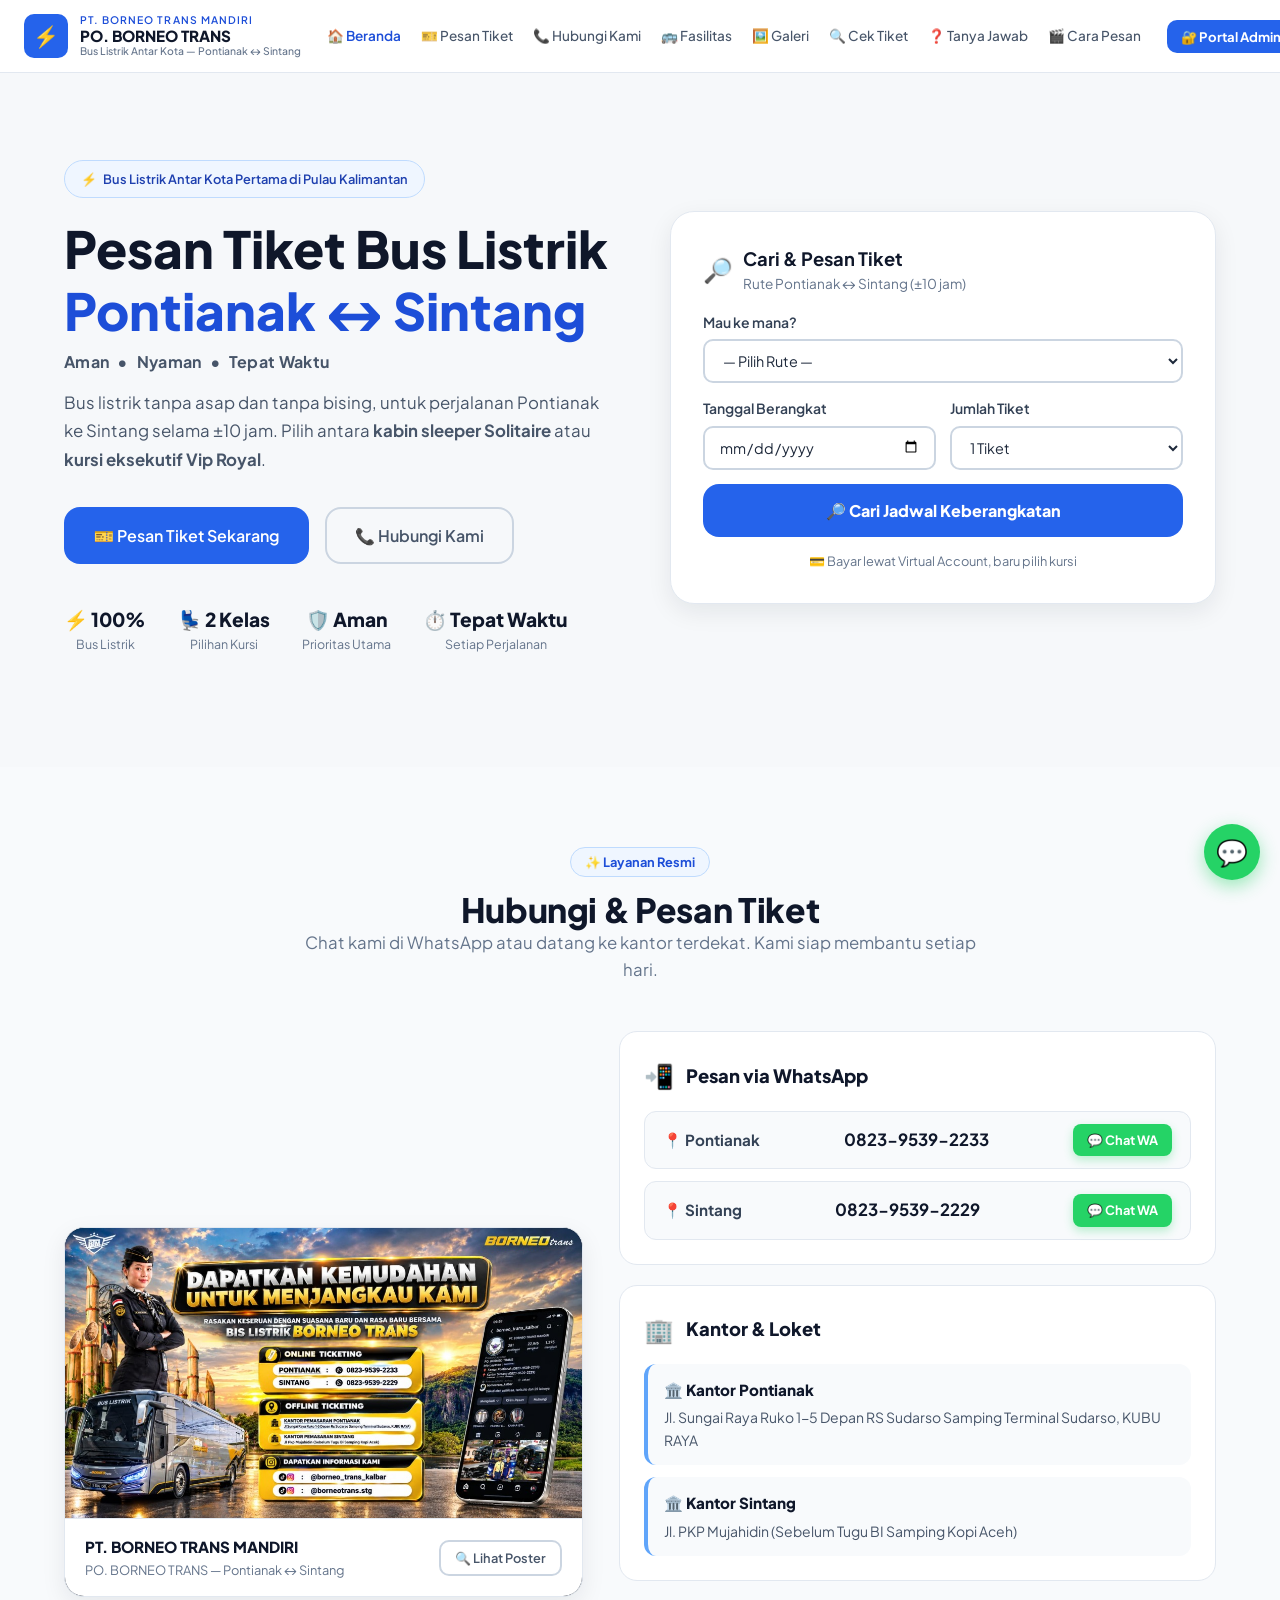
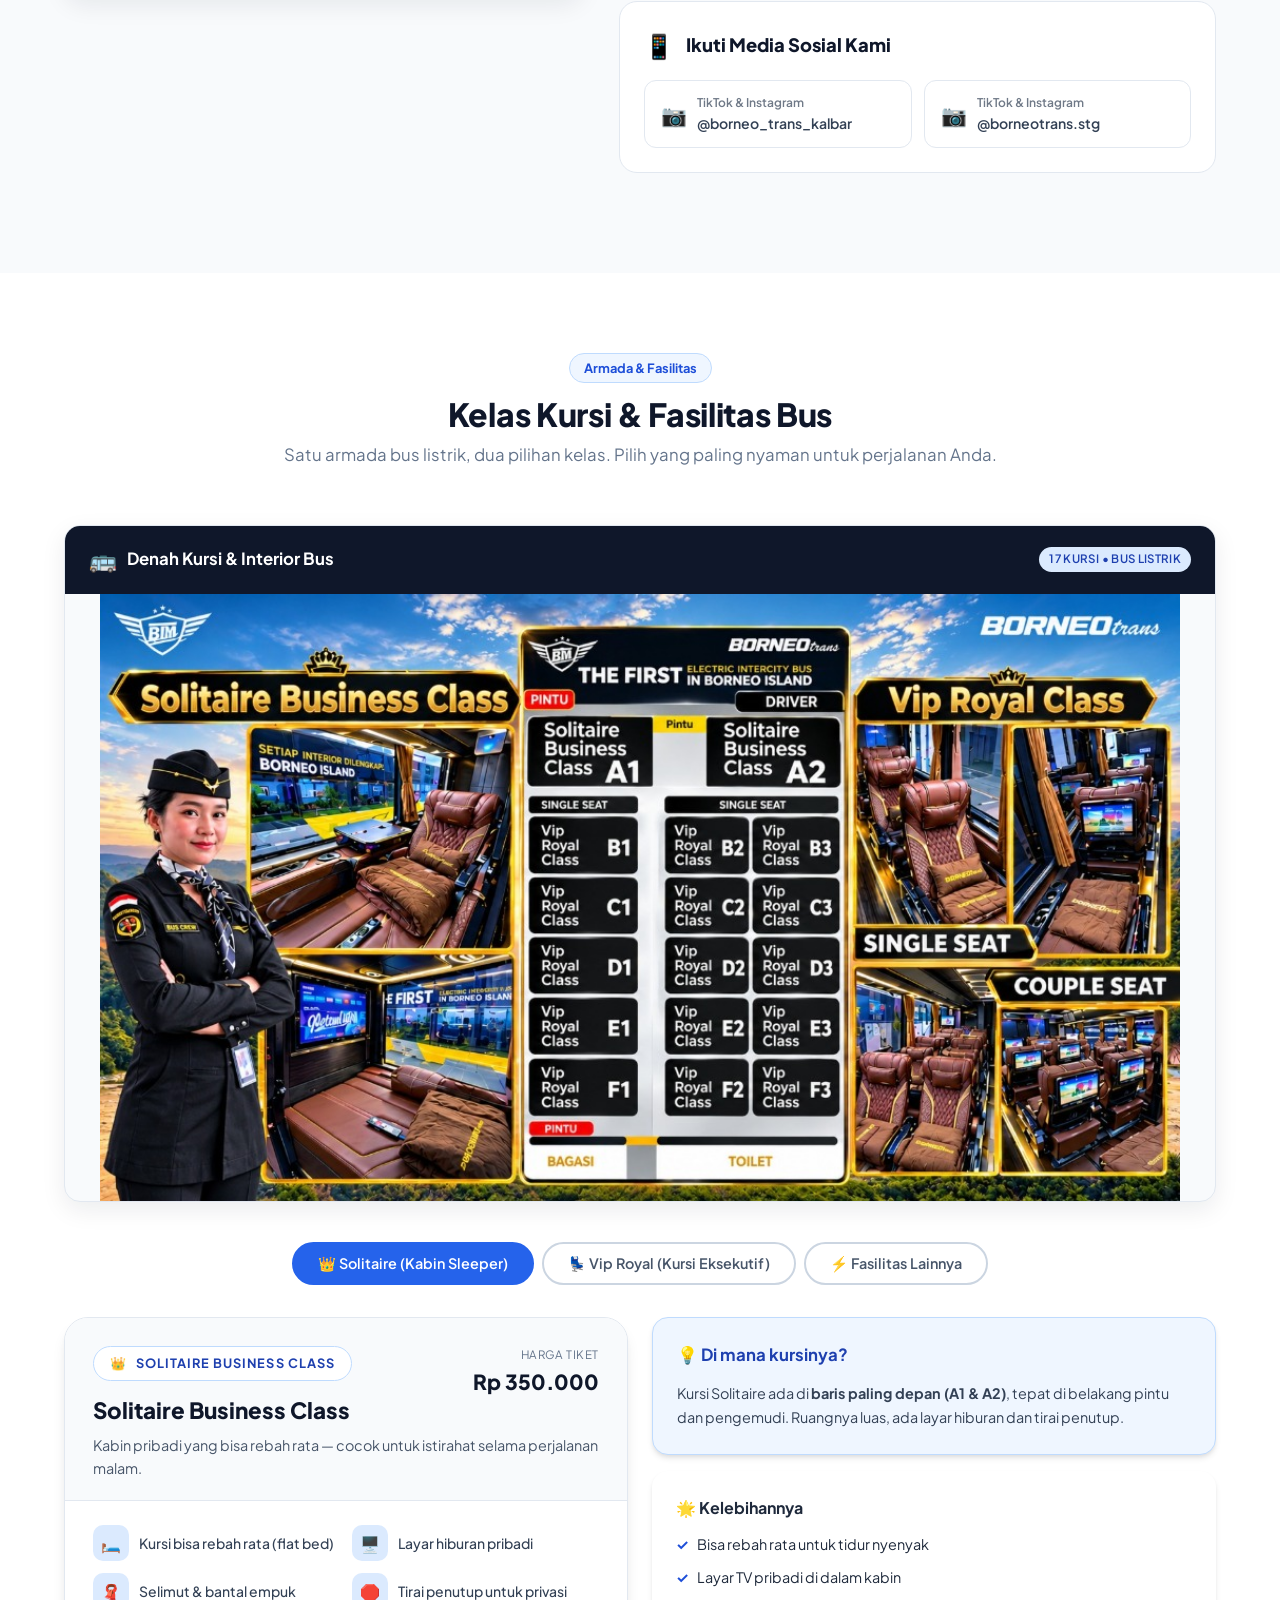
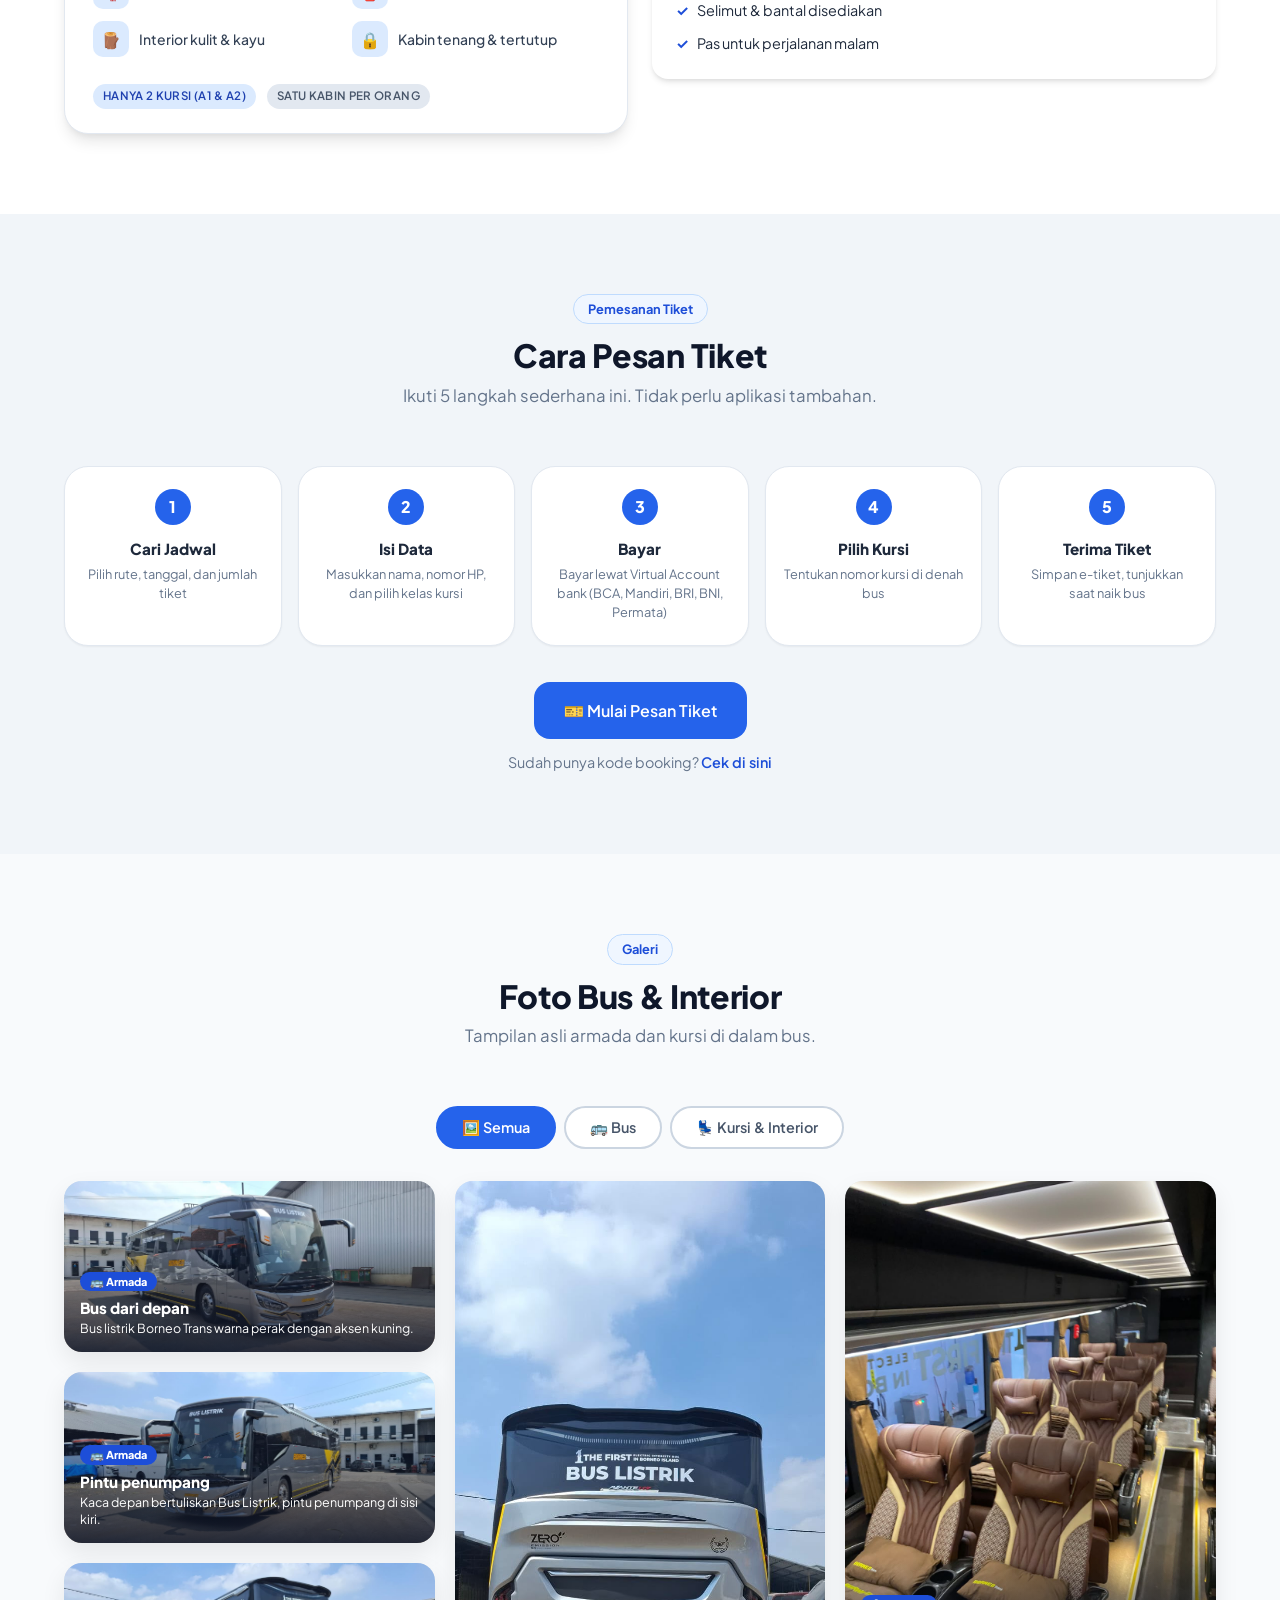
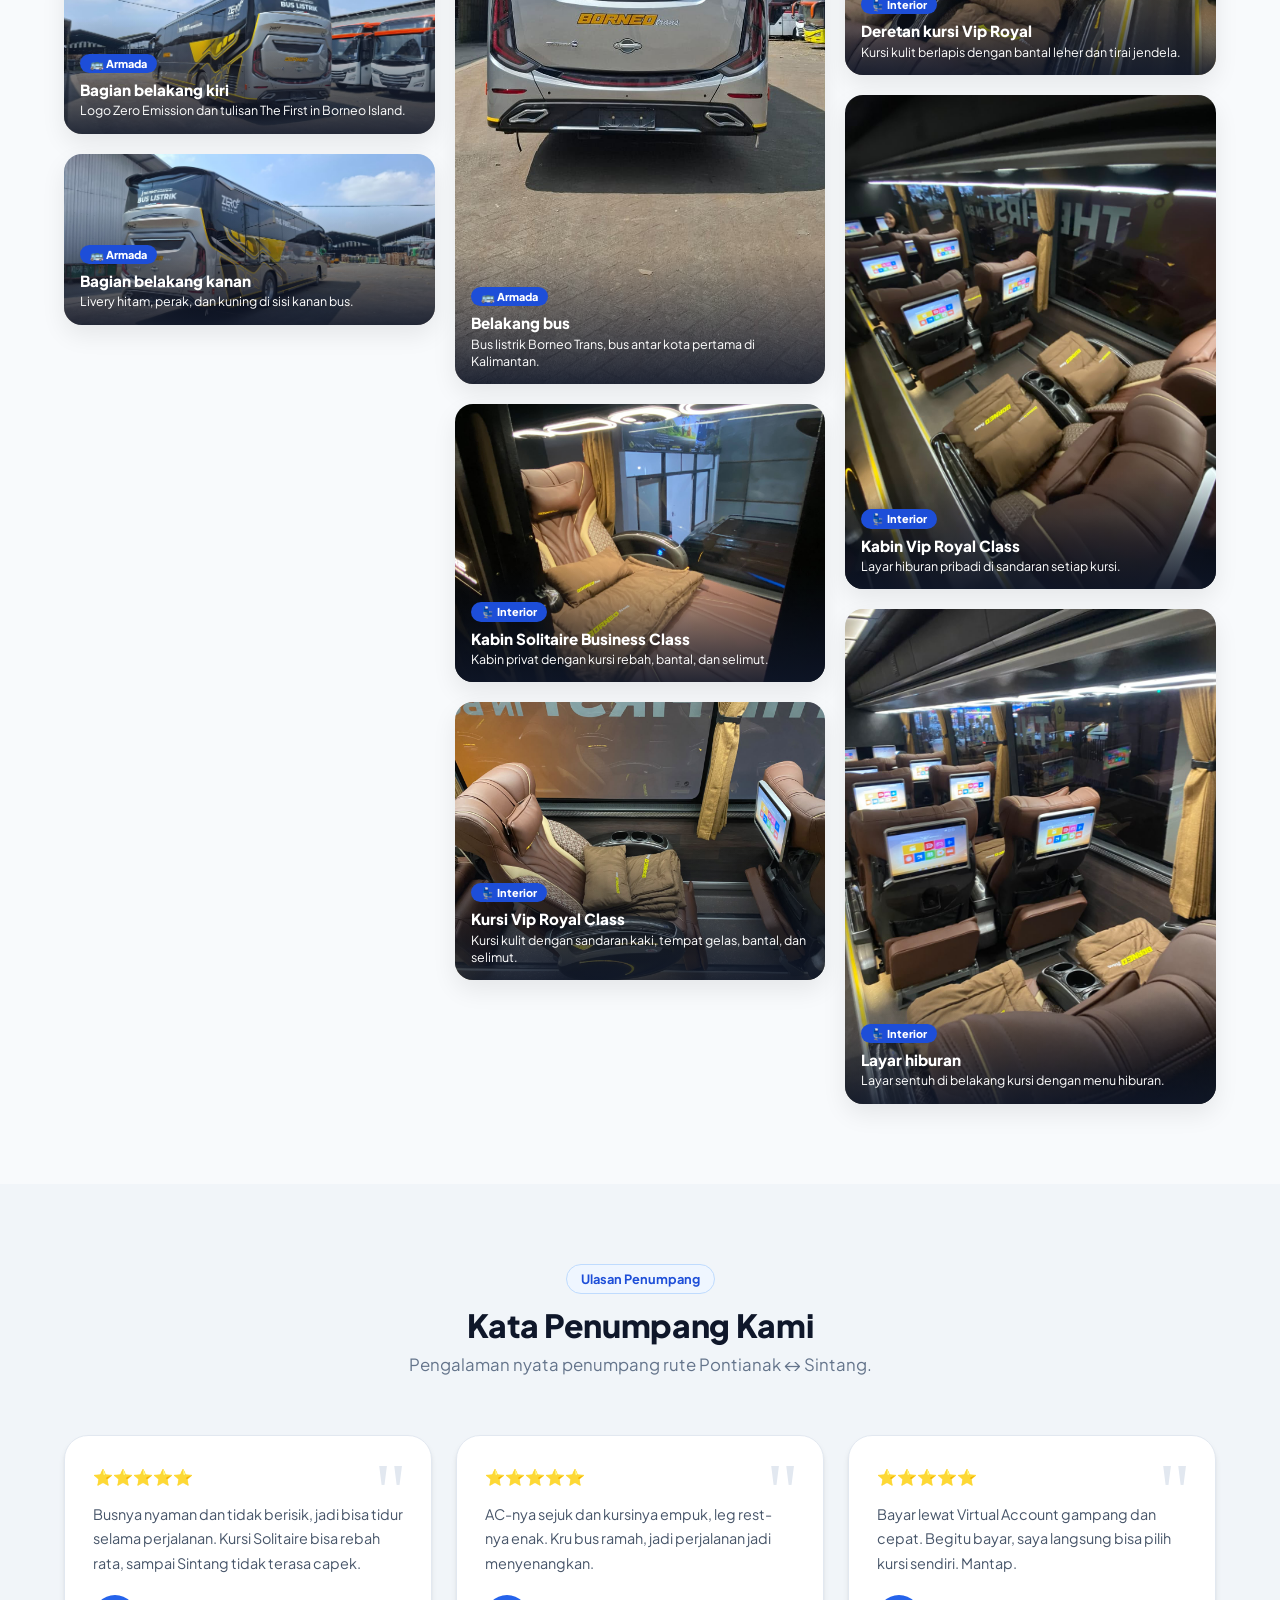
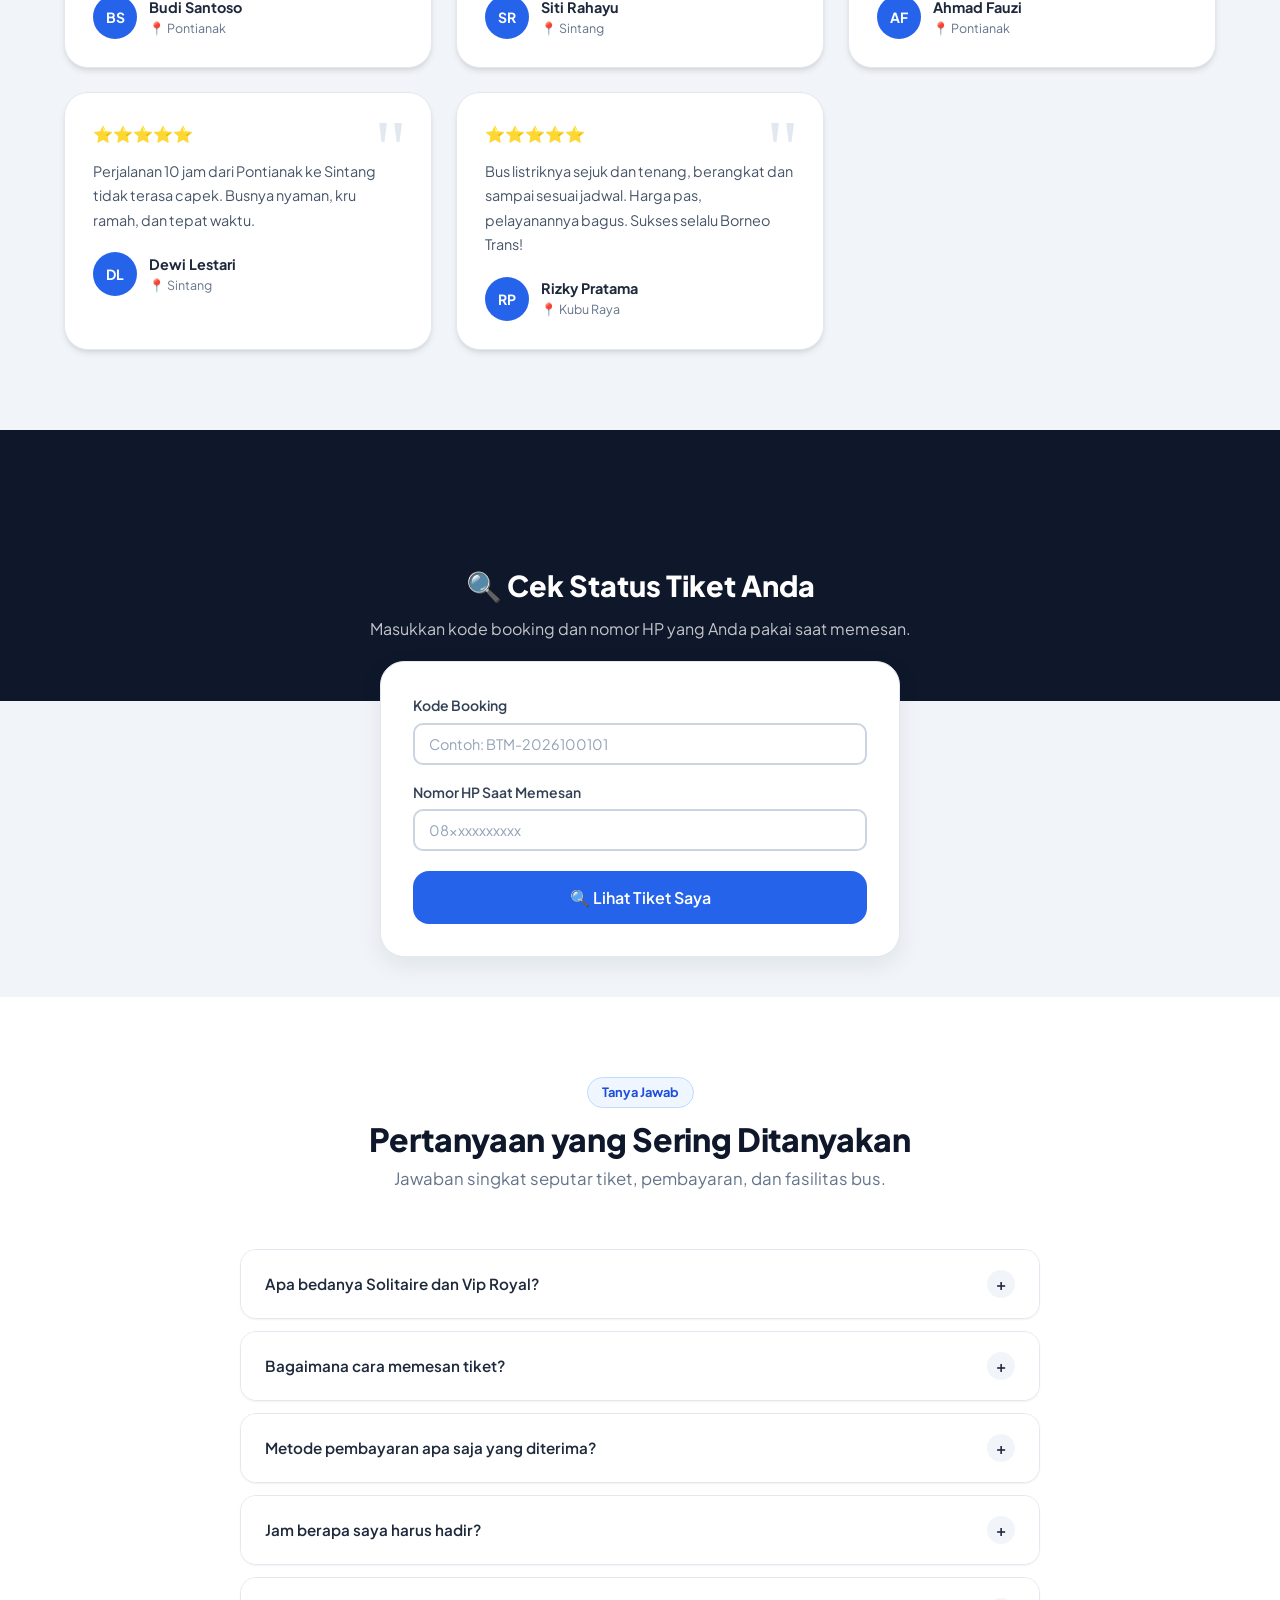
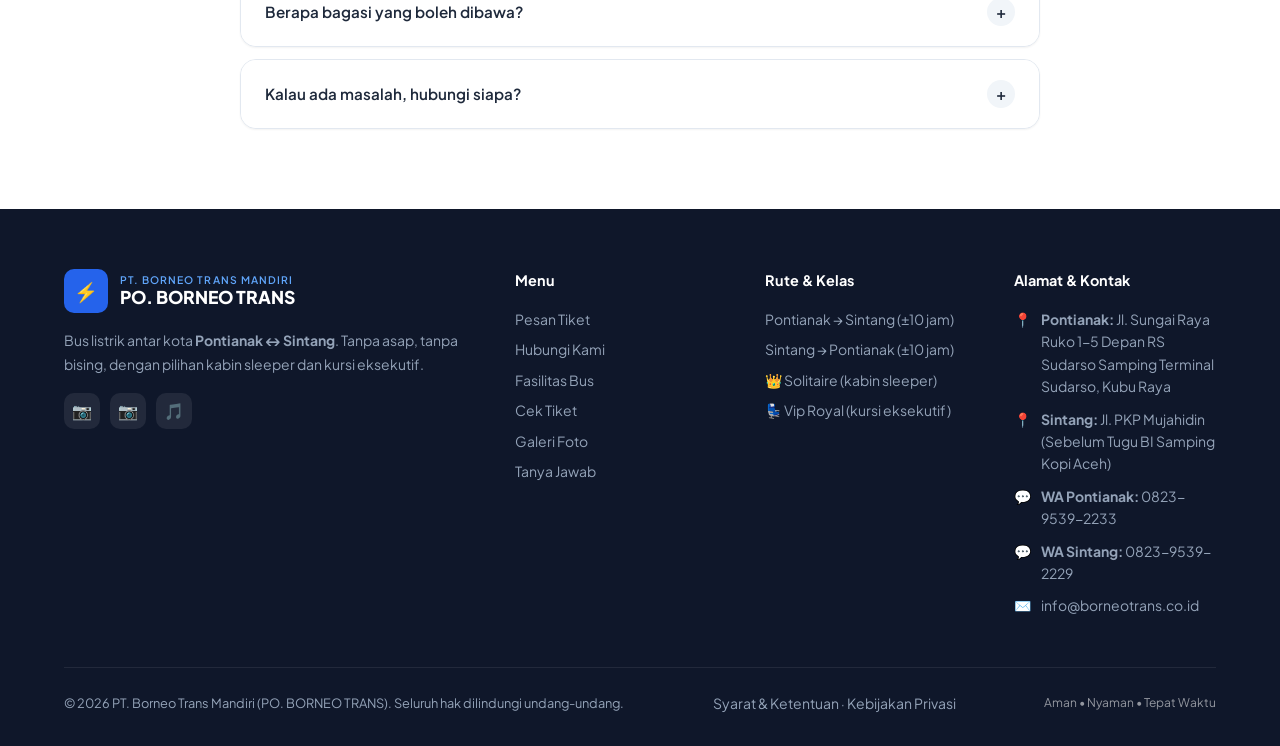
==== index.html @ 16ac2f46 "Add files via upload" ====
<!DOCTYPE html>
<html lang="id">

<head>
  <meta charset="UTF-8" />
  <meta name="viewport" content="width=device-width, initial-scale=1.0" />
  <title>PO. BORNEO TRANS — Pesan Tiket Bus Listrik Pontianak ↔ Sintang</title>
  <meta name="description"
    content="Pesan tiket bus listrik Pontianak - Sintang secara online. Bayar lewat Virtual Account, lalu pilih kursi. Tersedia kabin sleeper Solitaire dan kursi eksekutif Vip Royal." />
  <meta name="keywords"
    content="tiket bus Kalimantan, PO Borneo Trans, PT Borneo Trans Mandiri, bus listrik Pontianak Sintang, tiket sleeper, kursi eksekutif" />
  <link rel="stylesheet" href="styles.css" />
  <link rel="icon"
    href="data:image/svg+xml,%3Csvg xmlns='http://www.w3.org/2000/svg' viewBox='0 0 100 100'%3E%3Ctext y='.9em' font-size='90'%3E⚡%3C/text%3E%3C/svg%3E" />
  <meta property="og:type" content="website" />
  <meta property="og:title" content="PO. BORNEO TRANS — Bus Listrik Antar Kota Pontianak ↔ Sintang" />
  <meta property="og:description"
    content="Bus listrik antar kota pertama di Pulau Kalimantan. Tersedia kabin sleeper Solitaire dan kursi eksekutif Vip Royal." />
</head>

<body>

  <!-- ======== TOAST CONTAINER ======== -->
  <div class="toast-container" id="toastContainer"></div>

  <!-- ======== NAVBAR ======== -->
  <nav id="navbar">
    <div class="navbar-inner">
      <a href="#beranda" class="navbar-logo">
        <div class="logo-icon" style="font-size:1.3rem">⚡</div>
        <div class="logo-text">
          <span class="po-label">PT. BORNEO TRANS MANDIRI</span>
          <span class="po-name">PO. BORNEO TRANS</span>
          <span class="po-sub">Bus Listrik Antar Kota — Pontianak ↔ Sintang</span>
        </div>
      </a>

      <div class="navbar-menu">
        <a href="#beranda" class="nav-link active" data-nav="beranda">🏠 Beranda</a>
        <a href="pesan.html" class="nav-link">🎫 Pesan Tiket</a>
        <a href="#menjangkau-kami" class="nav-link" data-nav="menjangkau-kami">📞 Hubungi Kami</a>
        <a href="#fasilitas" class="nav-link" data-nav="fasilitas">🚌 Fasilitas</a>
        <a href="#galeri" class="nav-link" data-nav="galeri">🖼️ Galeri</a>
        <a href="#cek-tiket" class="nav-link" data-nav="cek-tiket">🔍 Cek Tiket</a>
        <a href="#faq" class="nav-link" data-nav="faq">❓ Tanya Jawab</a>
        <a href="#" class="nav-link" id="navVideoBtn" onclick="openVideoModal(); return false;">🎬 Cara Pesan</a>
      </div>

      <div class="navbar-actions">
        <button class="btn-admin-nav" onclick="goToAdmin()">🔐 Portal Admin</button>
        <button class="hamburger" id="hamburger" aria-label="Buka menu" onclick="toggleMobileMenu()">
          <span></span><span></span><span></span>
        </button>
      </div>
    </div>
  </nav>

  <!-- Mobile Menu -->
  <div class="mobile-menu" id="mobileMenu">
    <a href="#beranda" class="mobile-nav-link" onclick="closeMobileMenu()">🏠 Beranda</a>
    <a href="pesan.html" class="mobile-nav-link">🎫 Pesan Tiket</a>
    <a href="#menjangkau-kami" class="mobile-nav-link" onclick="closeMobileMenu()">📞 Hubungi Kami & Kantor</a>
    <a href="#fasilitas" class="mobile-nav-link" onclick="closeMobileMenu()">🚌 Armada & Fasilitas</a>
    <a href="#cek-tiket" class="mobile-nav-link" onclick="closeMobileMenu()">🔍 Cek Tiket</a>
    <a href="#galeri" class="mobile-nav-link" onclick="closeMobileMenu()">🖼️ Galeri</a>
    <a href="#faq" class="mobile-nav-link" onclick="closeMobileMenu()">❓ Tanya Jawab</a>
    <a href="#" class="mobile-nav-link" onclick="openVideoModal(); closeMobileMenu(); return false;">🎬 Cara Pesan Tiket</a>
    <button class="btn-primary btn mt-2" onclick="goToAdmin()" style="width:100%">🔐 Portal Admin & Agen</button>
  </div>

  <!-- ======== HERO SECTION ======== -->
  <section class="hero" id="beranda">
    <div class="hero-particles" id="heroParticles"></div>
    <div class="container hero-content" style="width:100%">
      <div class="hero-grid">
        <!-- Left: Text -->
        <div>
          <div class="hero-badge animate-fadeInUp">
            ⚡ &nbsp; Bus Listrik Antar Kota Pertama di Pulau Kalimantan
          </div>
          <h1 class="hero-title animate-fadeInUp animate-delay-1" style="line-height:1.2;margin-bottom:8px">
            Pesan Tiket Bus Listrik<br />
            <span class="gradient-text">Pontianak ↔ Sintang</span>
          </h1>
          <div class="animate-fadeInUp animate-delay-1"
            style="font-size:1rem;font-weight:700;letter-spacing:0.02em;color:var(--silver-600);margin-bottom:14px;display:flex;align-items:center;gap:8px">
            <span>Aman</span> • <span>Nyaman</span> • <span>Tepat Waktu</span>
          </div>
          <p class="hero-subtitle animate-fadeInUp animate-delay-2" style="max-width:580px;font-size:1.05rem;line-height:1.7">
            Bus listrik tanpa asap dan tanpa bising, untuk perjalanan Pontianak ke Sintang selama ±10 jam.
            Pilih antara <strong>kabin sleeper Solitaire</strong> atau <strong>kursi eksekutif Vip Royal</strong>.
          </p>
          <div class="flex gap-2 animate-fadeInUp animate-delay-3" style="flex-wrap:wrap;margin-bottom:28px">
            <a href="pesan.html" class="btn btn-gold btn-lg">
              🎫 Pesan Tiket Sekarang
            </a>
            <a href="#menjangkau-kami" class="btn btn-outline-silver btn-lg">
              📞 Hubungi Kami
            </a>
          </div>
          <!-- 4 informasi singkat -->
          <div class="hero-stats animate-fadeInUp animate-delay-3" style="grid-template-columns:repeat(4,1fr)">
            <div class="hero-stat" style="text-align:center">
              <div class="num" style="font-size:1.2rem">⚡ 100%</div>
              <div class="lbl">Bus Listrik</div>
            </div>
            <div class="hero-stat" style="text-align:center">
              <div class="num" style="font-size:1.2rem">💺 2 Kelas</div>
              <div class="lbl">Pilihan Kursi</div>
            </div>
            <div class="hero-stat" style="text-align:center">
              <div class="num" style="font-size:1.2rem">🛡️ Aman</div>
              <div class="lbl">Prioritas Utama</div>
            </div>
            <div class="hero-stat" style="text-align:center">
              <div class="num" style="font-size:1.2rem">⏱️ Tepat Waktu</div>
              <div class="lbl">Setiap Perjalanan</div>
            </div>
          </div>
        </div>

        <!-- Right: Quick Search -->
        <div class="quick-search-card animate-fadeInUp animate-delay-2">
          <div style="display:flex;align-items:center;gap:10px;margin-bottom:16px">
            <span style="font-size:1.5rem">🔎</span>
            <div>
              <h3 style="margin:0;font-size:1.15rem">Cari & Pesan Tiket</h3>
              <p style="margin:0;font-size:0.85rem;color:var(--silver-500)">Rute Pontianak ↔ Sintang (±10 jam)</p>
            </div>
          </div>
          <form id="heroSearchForm" onsubmit="handleHeroSearch(event)">
            <div style="display:flex;flex-direction:column;gap:14px">
              <div class="form-group">
                <label class="form-label">Mau ke mana?</label>
                <select class="form-select" id="heroRoute" required>
                  <option value="">— Pilih Rute —</option>
                </select>
              </div>
              <div class="quick-search-grid">
                <div class="form-group">
                  <label class="form-label">Tanggal Berangkat</label>
                  <input type="date" class="form-input" id="heroDate" required />
                </div>
                <div class="form-group">
                  <label class="form-label">Jumlah Tiket</label>
                  <select class="form-select" id="heroSeats">
                    <option value="1">1 Tiket</option>
                    <option value="2">2 Tiket</option>
                    <option value="3">3 Tiket</option>
                    <option value="4">4 Tiket</option>
                  </select>
                </div>
              </div>
              <button type="submit" class="btn btn-gold btn-lg w-full" style="font-weight:800">
                🔎 Cari Jadwal Keberangkatan
              </button>
              <p style="margin:0;font-size:0.8rem;color:var(--silver-500);text-align:center">
                💳 Bayar lewat Virtual Account, baru pilih kursi
              </p>
            </div>
          </form>
        </div>
      </div>
    </div>
  </section>

  <!-- ======== SECTION: DAPATKAN KEMUDAHAN UNTUK MENJANGKAU KAMI ======== -->
  <section class="reach-section" id="menjangkau-kami">
    <div class="container">
      <div class="section-header" style="text-align:center;margin-bottom:48px">
        <div class="section-tag">
          ✨ Layanan Resmi
        </div>
        <h2 class="section-title" style="font-size:2.1rem">
          Hubungi & Pesan Tiket
        </h2>
        <p class="section-subtitle" style="max-width:700px;margin:0 auto;font-size:1.05rem">
          Chat kami di WhatsApp atau datang ke kantor terdekat. Kami siap membantu setiap hari.
        </p>
      </div>

      <div class="reach-grid">
        <!-- Left: Official Marketing Poster Display -->
        <div class="reach-poster-card">
          <img src="assets/images/contact_info.jpg" alt="Poster informasi kontak PO Borneo Trans" class="reach-poster-img" />
          <div style="padding:16px 20px;background:#fff;display:flex;justify-content:space-between;align-items:center;border-top:1px solid var(--silver-200)">
            <div>
              <div style="font-weight:800;color:var(--silver-900);font-size:0.95rem">PT. BORNEO TRANS MANDIRI</div>
              <div style="font-size:0.8rem;color:var(--silver-500)">PO. BORNEO TRANS — Pontianak ↔ Sintang</div>
            </div>
            <a href="assets/images/contact_info.jpg" target="_blank" class="btn btn-outline-silver btn-sm">
              🔍 Lihat Poster
            </a>
          </div>
        </div>

        <!-- Right: Interactive Contact & Ticketing Cards -->
        <div>
          <!-- 1. ONLINE TICKETING -->
          <div class="reach-card">
            <div class="reach-card-title">
              <span style="font-size:1.5rem">📲</span>
              <span>Pesan via WhatsApp</span>
            </div>
            <div class="reach-contact-list">
              <div class="reach-contact-item">
                <div class="reach-contact-label">
                  <span>📍 Pontianak</span>
                </div>
                <div class="reach-contact-val">0823-9539-2233</div>
                <a href="https://wa.me/6282395392233?text=Halo%20Borneo%20Trans%20Pontianak,%20saya%20ingin%20pesan%20tiket%20bis%20listrik"
                   target="_blank" rel="noopener" class="reach-wa-btn">
                  💬 Chat WA
                </a>
              </div>
              <div class="reach-contact-item">
                <div class="reach-contact-label">
                  <span>📍 Sintang</span>
                </div>
                <div class="reach-contact-val">0823-9539-2229</div>
                <a href="https://wa.me/6282395392229?text=Halo%20Borneo%20Trans%20Sintang,%20saya%20ingin%20pesan%20tiket%20bis%20listrik"
                   target="_blank" rel="noopener" class="reach-wa-btn">
                  💬 Chat WA
                </a>
              </div>
            </div>
          </div>

          <!-- 2. OFFLINE TICKETING (KANTOR PEMASARAN) -->
          <div class="reach-card">
            <div class="reach-card-title">
              <span style="font-size:1.5rem">🏢</span>
              <span>Kantor & Loket</span>
            </div>
            <div style="display:flex;flex-direction:column;gap:12px">
              <div class="reach-office-item">
                <div style="font-weight:800;color:var(--silver-900);font-size:0.95rem;margin-bottom:4px">
                  🏛️ Kantor Pontianak
                </div>
                <div style="color:var(--silver-600);font-size:0.875rem;line-height:1.6">
                  Jl. Sungai Raya Ruko 1-5 Depan RS Sudarso Samping Terminal Sudarso, KUBU RAYA
                </div>
              </div>
              <div class="reach-office-item">
                <div style="font-weight:800;color:var(--silver-900);font-size:0.95rem;margin-bottom:4px">
                  🏛️ Kantor Sintang
                </div>
                <div style="color:var(--silver-600);font-size:0.875rem;line-height:1.6">
                  Jl. PKP Mujahidin (Sebelum Tugu BI Samping Kopi Aceh)
                </div>
              </div>
            </div>
          </div>

          <!-- 3. DAPATKAN INFORMASI KAMI (SOSIAL MEDIA) -->
          <div class="reach-card">
            <div class="reach-card-title">
              <span style="font-size:1.5rem">📱</span>
              <span>Ikuti Media Sosial Kami</span>
            </div>
            <div class="reach-social-grid">
              <a href="https://instagram.com/borneo_trans_kalbar" target="_blank" rel="noopener" class="reach-social-btn">
                <span style="font-size:1.3rem">📷</span>
                <div>
                  <div style="font-size:0.75rem;opacity:0.7">TikTok & Instagram</div>
                  <div>@borneo_trans_kalbar</div>
                </div>
              </a>
              <a href="https://instagram.com/borneotrans.stg" target="_blank" rel="noopener" class="reach-social-btn">
                <span style="font-size:1.3rem">📷</span>
                <div>
                  <div style="font-size:0.75rem;opacity:0.7">TikTok & Instagram</div>
                  <div>@borneotrans.stg</div>
                </div>
              </a>
            </div>
          </div>
        </div>
      </div>
    </div>
  </section>

  <!-- ======== FACILITIES SECTION (MATCHING IMAGE 3) ======== -->
  <section class="section" id="fasilitas" style="background:white">
    <div class="container">
      <div class="section-header">
        <div class="section-tag">Armada & Fasilitas</div>
        <h2 class="section-title">Kelas Kursi & Fasilitas Bus</h2>
        <p class="section-subtitle">
          Satu armada bus listrik, dua pilihan kelas. Pilih yang paling nyaman untuk perjalanan Anda.
        </p>
      </div>

      <!-- Denah kursi -->
      <div style="margin-bottom:40px;border-radius:16px;overflow:hidden;box-shadow:0 8px 24px rgba(15,23,42,0.08);border:1px solid var(--silver-200);background:var(--silver-50)">
        <div style="padding:16px 24px;background:var(--silver-900);color:white;display:flex;justify-content:space-between;align-items:center;flex-wrap:wrap;gap:12px">
          <div style="display:flex;align-items:center;gap:10px">
            <span style="font-size:1.4rem">🚌</span>
            <span style="font-weight:700;font-size:1.05rem">Denah Kursi & Interior Bus</span>
          </div>
          <span class="badge badge-gold">17 Kursi • Bus Listrik</span>
        </div>
        <center>
          <img src="assets/images/seat_layout_interior.jpg" alt="Denah kursi Solitaire Business Class dan Vip Royal Class Borneo Trans"
               style="width:100%;max-width:1080px;height:auto;display:block" />
        </center>
      </div>

      <!-- Facility Tabs -->
      <div class="facility-tabs">
        <button class="facility-tab active" onclick="switchFacility('sleeper')">👑 Solitaire (Kabin Sleeper)</button>
        <button class="facility-tab" onclick="switchFacility('royal')">💺 Vip Royal (Kursi Eksekutif)</button>
        <button class="facility-tab" onclick="switchFacility('general')">⚡ Fasilitas Lainnya</button>
      </div>

      <!-- Solitaire Business Class -->
      <div class="facility-content active" id="facility-sleeper">
        <div style="display:grid;grid-template-columns:1fr 1fr;gap:24px">
          <div class="facility-card">
            <div class="facility-card-header">
              <div class="facility-class-badge">
                👑 &nbsp; SOLITAIRE BUSINESS CLASS
              </div>
              <h3>Solitaire Business Class</h3>
              <p>Kabin pribadi yang bisa rebah rata — cocok untuk istirahat selama perjalanan malam.</p>
              <div class="facility-card-price">
                <div class="price-from">Harga Tiket</div>
                <div class="price-amount">Rp 350.000</div>
              </div>
            </div>
            <div class="facility-features">
              <div class="feature-item">
                <div class="feature-icon gold">🛏️</div><span class="feature-text">Kursi bisa rebah rata (flat bed)</span>
              </div>
              <div class="feature-item">
                <div class="feature-icon gold">🖥️</div><span class="feature-text">Layar hiburan pribadi</span>
              </div>
              <div class="feature-item">
                <div class="feature-icon gold">🧣</div><span class="feature-text">Selimut & bantal empuk</span>
              </div>
              <div class="feature-item">
                <div class="feature-icon gold">🛑</div><span class="feature-text">Tirai penutup untuk privasi</span>
              </div>
              <div class="feature-item">
                <div class="feature-icon gold">🪵</div><span class="feature-text">Interior kulit & kayu</span>
              </div>
              <div class="feature-item">
                <div class="feature-icon gold">🔒</div><span class="feature-text">Kabin tenang & tertutup</span>
              </div>
            </div>
            <div style="padding:0 28px 24px">
              <span class="badge badge-gold">Hanya 2 kursi (A1 & A2)</span>
              <span class="badge badge-secondary" style="margin-left:8px">Satu kabin per orang</span>
            </div>
          </div>
          <div style="display:flex;flex-direction:column;gap:16px">
            <div class="card" style="padding:24px;background:var(--magenta-50);border:1px solid var(--magenta-200)">
              <h4 style="color:var(--magenta-700);margin-bottom:12px;font-size:1.05rem">💡 Di mana kursinya?</h4>
              <p style="color:var(--silver-700);font-size:0.9rem;line-height:1.7">
                Kursi Solitaire ada di <strong>baris paling depan (A1 & A2)</strong>, tepat di belakang pintu dan pengemudi.
                Ruangnya luas, ada layar hiburan dan tirai penutup.
              </p>
            </div>
            <div class="card" style="padding:24px">
              <h4 style="margin-bottom:12px;font-size:1rem">🌟 Kelebihannya</h4>
              <ul style="display:flex;flex-direction:column;gap:10px">
                <li style="display:flex;gap:8px;font-size:0.9rem"><span style="color:var(--magenta-600);font-weight:700">✓</span> Bisa rebah rata untuk tidur nyenyak</li>
                <li style="display:flex;gap:8px;font-size:0.9rem"><span style="color:var(--magenta-600);font-weight:700">✓</span> Layar TV pribadi di dalam kabin</li>
                <li style="display:flex;gap:8px;font-size:0.9rem"><span style="color:var(--magenta-600);font-weight:700">✓</span> Selimut & bantal disediakan</li>
                <li style="display:flex;gap:8px;font-size:0.9rem"><span style="color:var(--magenta-600);font-weight:700">✓</span> Pas untuk perjalanan malam</li>
              </ul>
            </div>
          </div>
        </div>
      </div>

      <!-- Vip Royal Class -->
      <div class="facility-content" id="facility-royal">
        <div style="display:grid;grid-template-columns:1fr 1fr;gap:24px">
          <div class="facility-card">
            <div class="facility-card-header">
              <div class="facility-class-badge">
                👑 &nbsp; VIP ROYAL CLASS
              </div>
              <h3>Vip Royal Class</h3>
              <p>Kursi eksekutif berbahan kulit dengan sandaran kaki, tersedia kursi tunggal dan pasangan.</p>
              <div class="facility-card-price">
                <div class="price-from">Harga Tiket</div>
                <div class="price-amount">Rp 200.000</div>
              </div>
            </div>
            <div class="facility-features">
              <div class="feature-item">
                <div class="feature-icon magenta">💺</div><span class="feature-text">Kursi kulit bisa direbahkan</span>
              </div>
              <div class="feature-item">
                <div class="feature-icon magenta">🦵</div><span class="feature-text">Sandaran kaki (leg rest)</span>
              </div>
              <div class="feature-item">
                <div class="feature-icon magenta">🖥️</div><span class="feature-text">Layar hiburan di tiap kursi</span>
              </div>
              <div class="feature-item">
                <div class="feature-icon magenta">🧣</div><span class="feature-text">Bantal & selimut</span>
              </div>
              <div class="feature-item">
                <div class="feature-icon magenta">👫</div><span class="feature-text">Pilih kursi sendiri atau berdua</span>
              </div>
              <div class="feature-item">
                <div class="feature-icon magenta">🛋️</div><span class="feature-text">Jok kulit tebal & empuk</span>
              </div>
            </div>
            <div style="padding:0 28px 24px">
              <span class="badge badge-magenta">15 kursi (B1 s/d F3)</span>
              <span class="badge badge-secondary" style="margin-left:8px">Kursi tunggal & pasangan</span>
            </div>
          </div>
          <div style="display:flex;flex-direction:column;gap:16px">
            <div class="card" style="padding:24px;background:var(--silver-50);border:1px solid var(--silver-200)">
              <h4 style="color:var(--silver-800);margin-bottom:12px;font-size:1.05rem">💡 Susunan kursinya seperti apa?</h4>
              <p style="color:var(--silver-600);font-size:0.9rem;line-height:1.7">
                Vip Royal menempati <strong>baris B sampai F</strong>. Sisi kiri kursi tunggal (B1, C1, D1, E1, F1) —
                lega untuk Anda yang datang sendirian. Sisi kanan kursi berdua (B2-B3, C2-C3, dst.) — pas untuk pasangan atau keluarga.
              </p>
            </div>
            <div class="card" style="padding:24px">
              <h4 style="margin-bottom:12px;font-size:1rem">🌟 Kelebihannya</h4>
              <ul style="display:flex;flex-direction:column;gap:10px">
                <li style="display:flex;gap:8px;font-size:0.9rem"><span style="color:var(--magenta-600);font-weight:700">✓</span> Kursi kulit empuk, sandaran bisa direbahkan</li>
                <li style="display:flex;gap:8px;font-size:0.9rem"><span style="color:var(--magenta-600);font-weight:700">✓</span> Sandaran kaki supaya tidak cepat lelah</li>
                <li style="display:flex;gap:8px;font-size:0.9rem"><span style="color:var(--magenta-600);font-weight:700">✓</span> Layar hiburan di depan tiap kursi</li>
                <li style="display:flex;gap:8px;font-size:0.9rem"><span style="color:var(--magenta-600);font-weight:700">✓</span> Bisa pilih kursi tunggal atau berdua</li>
              </ul>
            </div>
          </div>
        </div>
      </div>

      <!-- General Facilities -->
      <div class="facility-content" id="facility-general">
        <div style="display:grid;grid-template-columns:repeat(3,1fr);gap:24px">
          <div class="card" style="overflow:hidden">
            <div style="background:var(--silver-900);padding:28px;text-align:center;color:white">
              <div style="font-size:3rem;margin-bottom:8px">🚽</div>
              <h3 style="color:white;font-size:1.2rem;font-weight:700">Toilet Bersih di Dalam Bus</h3>
            </div>
            <div style="padding:20px 24px">
              <p style="font-size:0.9rem;color:var(--silver-600);line-height:1.7">
                Toilet ada di <strong>bagian belakang kanan bus</strong>, jadi Anda tidak perlu berhenti di jalan hanya untuk ke toilet.
              </p>
            </div>
          </div>
          <div class="card" style="overflow:hidden">
            <div style="background:var(--silver-700);padding:28px;text-align:center;color:white">
              <div style="font-size:3rem;margin-bottom:8px">🧳</div>
              <h3 style="color:white;font-size:1.2rem;font-weight:700">Bagasi Luas & Gratis</h3>
            </div>
            <div style="padding:20px 24px">
              <p style="font-size:0.9rem;color:var(--silver-600);line-height:1.7">
                Koper Anda disimpan aman di bagasi bawah bus. Gratis, maksimal <strong>20 kg per penumpang</strong>.
              </p>
            </div>
          </div>
          <div class="card" style="overflow:hidden">
            <div style="background:var(--magenta-600);padding:28px;text-align:center;color:white">
              <div style="font-size:3rem;margin-bottom:8px">⚡</div>
              <h3 style="color:white;font-size:1.2rem;font-weight:700">Bus Listrik, Tanpa Bunyi Mesin</h3>
            </div>
            <div style="padding:20px 24px">
              <p style="font-size:0.9rem;color:var(--silver-600);line-height:1.7">
                Tanpa asap dan tanpa suara mesin bising, sehingga perjalanan lebih tenang dan sejuk sepanjang jalan.
              </p>
            </div>
          </div>
        </div>
      </div>
    </div>
  </section>

  <!-- ======== BOOKING CTA (halaman pemesanan terpisah) ======== -->
  <section class="section booking-section" id="pemesanan">
    <div class="container">
      <div class="section-header">
        <div class="section-tag">Pemesanan Tiket</div>
        <h2 class="section-title">Cara Pesan Tiket</h2>
        <p class="section-subtitle">Ikuti 5 langkah sederhana ini. Tidak perlu aplikasi tambahan.</p>
      </div>
      <div class="cta-steps">
        <div class="cta-step"><div class="cta-step-num">1</div><div class="cta-step-title">Cari Jadwal</div><div class="cta-step-desc">Pilih rute, tanggal, dan jumlah tiket</div></div>
        <div class="cta-step"><div class="cta-step-num">2</div><div class="cta-step-title">Isi Data</div><div class="cta-step-desc">Masukkan nama, nomor HP, dan pilih kelas kursi</div></div>
        <div class="cta-step"><div class="cta-step-num">3</div><div class="cta-step-title">Bayar</div><div class="cta-step-desc">Bayar lewat Virtual Account bank (BCA, Mandiri, BRI, BNI, Permata)</div></div>
        <div class="cta-step"><div class="cta-step-num">4</div><div class="cta-step-title">Pilih Kursi</div><div class="cta-step-desc">Tentukan nomor kursi di denah bus</div></div>
        <div class="cta-step"><div class="cta-step-num">5</div><div class="cta-step-title">Terima Tiket</div><div class="cta-step-desc">Simpan e-tiket, tunjukkan saat naik bus</div></div>
      </div>
      <div style="text-align:center;margin-top:36px">
        <a href="pesan.html" class="btn btn-primary btn-lg">🎫 Mulai Pesan Tiket</a>
        <p style="margin-top:12px;font-size:0.9rem;color:var(--silver-500)">Sudah punya kode booking? <a href="#cek-tiket" style="color:var(--magenta-600);font-weight:600">Cek di sini</a></p>
      </div>
    </div>
  </section>

  <!-- ======== GALLERY SECTION ======== -->
  <section class="section" style="background:#F8FAFC" id="galeri">
    <div class="container">
      <div class="section-header">
        <div class="section-tag">Galeri</div>
        <h2 class="section-title">Foto Bus & Interior</h2>
        <p class="section-subtitle">Tampilan asli armada dan kursi di dalam bus.</p>
      </div>

      <div class="gallery-filters" id="galleryFilters">
        <button class="facility-tab active" data-filter="all" onclick="filterGallery('all')">🖼️ Semua</button>
        <button class="facility-tab" data-filter="armada" onclick="filterGallery('armada')">🚌 Bus</button>
        <button class="facility-tab" data-filter="interior" onclick="filterGallery('interior')">💺 Kursi & Interior</button>
      </div>

      <div class="gallery-masonry" id="galleryGrid"></div>
    </div>
  </section>

  <!-- Lightbox Galeri -->
  <div class="lightbox" id="lightbox" onclick="if(event.target===this)closeLightbox()">
    <button class="lightbox-close" aria-label="Tutup" onclick="closeLightbox()">✕</button>
    <button class="lightbox-nav lightbox-prev" aria-label="Foto sebelumnya" onclick="stepLightbox(-1)">‹</button>
    <figure class="lightbox-figure">
      <img id="lightboxImg" src="" alt="" />
      <figcaption id="lightboxCaption"></figcaption>
    </figure>
    <button class="lightbox-nav lightbox-next" aria-label="Foto berikutnya" onclick="stepLightbox(1)">›</button>
  </div>

  <!-- ======== TESTIMONIALS ======== -->
  <section class="section" id="ulasan">
    <div class="container">
      <div class="section-header">
        <div class="section-tag">Ulasan Penumpang</div>
        <h2 class="section-title">Kata Penumpang Kami</h2>
        <p class="section-subtitle">Pengalaman nyata penumpang rute Pontianak ↔ Sintang.</p>
      </div>
      <div class="testimonials-grid" id="testimonialsGrid"></div>
    </div>
  </section>

  <!-- ======== CEK STATUS TIKET ======== -->
  <section id="cek-tiket">
    <div class="check-status-hero">
      <div class="container">
        <h2 style="font-size:1.8rem;font-weight:800;margin-bottom:8px">🔍 Cek Status Tiket Anda</h2>
        <p style="color:rgba(255,255,255,0.75)">Masukkan kode booking dan nomor HP yang Anda pakai saat memesan.</p>
      </div>
    </div>
    <div class="container">
      <div class="check-status-card">
        <form id="checkStatusForm" onsubmit="checkTicketStatus(event)">
          <div class="form-group" style="margin-bottom:16px">
            <label class="form-label">Kode Booking</label>
            <input type="text" class="form-input" id="checkCode" required placeholder="Contoh: BTM-2026100101"
              autocomplete="off" />
          </div>
          <div class="form-group" style="margin-bottom:20px">
            <label class="form-label">Nomor HP Saat Memesan</label>
            <input type="tel" class="form-input" id="checkPhone" required placeholder="08xxxxxxxxxx" />
          </div>
          <button type="submit" class="btn btn-primary w-full btn-lg">🔍 Lihat Tiket Saya</button>
        </form>
      </div>
      <div id="ticketStatusResult" class="hidden" style="max-width:600px;margin:0 auto 40px"></div>
    </div>
  </section>

  <!-- ======== FAQ SECTION ======== -->
  <section class="section" style="background:white" id="faq">
    <div class="container">
      <div class="section-header">
        <div class="section-tag">Tanya Jawab</div>
        <h2 class="section-title">Pertanyaan yang Sering Ditanyakan</h2>
        <p class="section-subtitle">Jawaban singkat seputar tiket, pembayaran, dan fasilitas bus.</p>
      </div>
      <div class="faq-list" id="faqList"></div>
    </div>
  </section>

  <!-- ======== FOOTER ======== -->
  <footer class="site-footer">
    <div class="container">
      <div class="footer-grid">
        <div class="footer-brand">
          <div class="navbar-logo" style="margin-bottom:16px">
            <div class="logo-icon" style="font-size:1.2rem">⚡</div>
            <div class="logo-text">
              <span class="po-label">PT. BORNEO TRANS MANDIRI</span>
              <span class="po-name">PO. BORNEO TRANS</span>
            </div>
          </div>
          <p style="line-height:1.7;color:var(--silver-400)">
            Bus listrik antar kota <strong>Pontianak ↔ Sintang</strong>. Tanpa asap, tanpa bising, dengan pilihan kabin sleeper dan kursi eksekutif.
          </p>
          <div class="social-links" style="margin-top:16px">
            <a href="https://instagram.com/borneo_trans_kalbar" target="_blank" rel="noopener" class="social-btn" title="Instagram @borneo_trans_kalbar">📷</a>
            <a href="https://instagram.com/borneotrans.stg" target="_blank" rel="noopener" class="social-btn" title="Instagram @borneotrans.stg">📷</a>
            <a href="https://tiktok.com/@borneo_trans_kalbar" target="_blank" rel="noopener" class="social-btn" title="TikTok">🎵</a>
          </div>
        </div>

        <div class="footer-section">
          <h4>Menu</h4>
          <div class="footer-links">
            <a href="pesan.html" class="footer-link">Pesan Tiket</a>
            <a href="#menjangkau-kami" class="footer-link">Hubungi Kami</a>
            <a href="#fasilitas" class="footer-link">Fasilitas Bus</a>
            <a href="#cek-tiket" class="footer-link">Cek Tiket</a>
            <a href="#galeri" class="footer-link">Galeri Foto</a>
            <a href="#faq" class="footer-link">Tanya Jawab</a>
          </div>
        </div>

        <div class="footer-section">
          <h4>Rute & Kelas</h4>
          <div class="footer-links">
            <a href="pesan.html" class="footer-link">Pontianak → Sintang (±10 jam)</a>
            <a href="pesan.html" class="footer-link">Sintang → Pontianak (±10 jam)</a>
            <a href="#fasilitas" class="footer-link">👑 Solitaire (kabin sleeper)</a>
            <a href="#fasilitas" class="footer-link">💺 Vip Royal (kursi eksekutif)</a>
          </div>
        </div>

        <div class="footer-section">
          <h4>Alamat & Kontak</h4>
          <div>
            <div class="footer-contact-item">
              <span class="footer-contact-icon">📍</span>
              <span><strong>Pontianak:</strong> Jl. Sungai Raya Ruko 1-5 Depan RS Sudarso Samping Terminal Sudarso, Kubu Raya</span>
            </div>
            <div class="footer-contact-item">
              <span class="footer-contact-icon">📍</span>
              <span><strong>Sintang:</strong> Jl. PKP Mujahidin (Sebelum Tugu BI Samping Kopi Aceh)</span>
            </div>
            <div class="footer-contact-item">
              <span class="footer-contact-icon">💬</span>
              <span><strong>WA Pontianak:</strong> 0823-9539-2233</span>
            </div>
            <div class="footer-contact-item">
              <span class="footer-contact-icon">💬</span>
              <span><strong>WA Sintang:</strong> 0823-9539-2229</span>
            </div>
            <div class="footer-contact-item">
              <span class="footer-contact-icon">✉️</span>
              <span>info@borneotrans.co.id</span>
            </div>
          </div>
        </div>
      </div>
      <div class="footer-bottom">
        <p>© 2026 PT. Borneo Trans Mandiri (PO. BORNEO TRANS). Seluruh hak dilindungi undang-undang.</p>
        <p style="font-size:0.8rem">
          <a href="#" class="footer-link" onclick="openLegal('terms');return false">Syarat & Ketentuan</a> · 
          <a href="#" class="footer-link" onclick="openLegal('privacy');return false">Kebijakan Privasi</a>
        </p>
        <p style="font-size:0.75rem;color:rgba(255,255,255,0.55)">Aman • Nyaman • Tepat Waktu</p>
      </div>
    </div>
  </footer>

  <!-- ======== MODALS ======== -->

  <!-- Video Tutorial Modal -->
  <div class="modal-overlay" id="videoModal">
    <div class="modal modal-lg">
      <div class="modal-header">
        <div class="modal-title">🎬 Cara Pesan Tiket</div>
        <button class="modal-close" onclick="closeVideoModal()">✕</button>
      </div>
      <div class="modal-body">
        <div
          style="position:relative;padding-bottom:56.25%;height:0;overflow:hidden;border-radius:var(--radius-lg);margin-bottom:16px">
          <iframe id="youtubeFrame" src="about:blank"
            style="position:absolute;top:0;left:0;width:100%;height:100%;border:none;border-radius:var(--radius-lg)"
            allow="accelerometer; autoplay; clipboard-write; encrypted-media; gyroscope; picture-in-picture"
            allowfullscreen>
          </iframe>
          <!-- Placeholder when no video -->
          <div id="videoPlaceholder"
            style="position:absolute;inset:0;background:var(--silver-900);border-radius:var(--radius-lg);display:flex;flex-direction:column;align-items:center;justify-content:center;color:white;gap:12px">
            <div style="font-size:4rem">▶️</div>
            <h3 style="font-size:1.2rem;font-weight:700">Video Cara Pesan Tiket</h3>
            <p style="font-size:0.875rem;opacity:0.7;text-align:center;max-width:300px">Video panduan langkah demi langkah
              cara memesan tiket bus listrik Borneo Trans.</p>
            <a href="https://youtube.com" target="_blank" class="btn btn-gold" style="margin-top:8px">▶ Tonton di
              YouTube</a>
          </div>
        </div>
        <div style="background:var(--silver-50);border-radius:var(--radius-lg);padding:20px;border:1px solid var(--silver-200)">
          <h4 style="font-weight:700;margin-bottom:12px">📋 Langkah Pemesanan Tiket:</h4>
          <ol style="display:flex;flex-direction:column;gap:8px">
            <li style="font-size:0.9rem;display:flex;gap:10px"><span
                style="background:var(--magenta-500);color:white;border-radius:50%;width:22px;height:22px;display:flex;align-items:center;justify-content:center;font-size:0.72rem;font-weight:700;flex-shrink:0">1</span>
              Pilih rute, tanggal, dan jumlah tiket, lalu klik <strong>Cari Jadwal</strong></li>
            <li style="font-size:0.9rem;display:flex;gap:10px"><span
                style="background:var(--magenta-500);color:white;border-radius:50%;width:22px;height:22px;display:flex;align-items:center;justify-content:center;font-size:0.72rem;font-weight:700;flex-shrink:0">2</span>
              Pilih jam keberangkatan yang Anda mau</li>
            <li style="font-size:0.9rem;display:flex;gap:10px"><span
                style="background:var(--magenta-500);color:white;border-radius:50%;width:22px;height:22px;display:flex;align-items:center;justify-content:center;font-size:0.72rem;font-weight:700;flex-shrink:0">3</span>
              Isi nama &amp; nomor HP, lalu pilih kelas: <strong>Solitaire</strong> atau <strong>Vip Royal</strong></li>
            <li style="font-size:0.9rem;display:flex;gap:10px"><span
                style="background:var(--magenta-500);color:white;border-radius:50%;width:22px;height:22px;display:flex;align-items:center;justify-content:center;font-size:0.72rem;font-weight:700;flex-shrink:0">4</span>
              <strong>Bayar dulu</strong> lewat Virtual Account (satu-satunya cara bayar di website ini)</li>
            <li style="font-size:0.9rem;display:flex;gap:10px"><span
                style="background:var(--magenta-500);color:white;border-radius:50%;width:22px;height:22px;display:flex;align-items:center;justify-content:center;font-size:0.72rem;font-weight:700;flex-shrink:0">5</span>
              Setelah bayar masuk, <strong>pilih nomor kursi</strong> di denah bus</li>
            <li style="font-size:0.9rem;display:flex;gap:10px"><span
                style="background:var(--success);color:white;border-radius:50%;width:22px;height:22px;display:flex;align-items:center;justify-content:center;font-size:0.72rem;font-weight:700;flex-shrink:0">✓</span>
              Simpan atau cetak e-tiket, lalu tunjukkan saat naik bus</li>
          </ol>
        </div>
      </div>
    </div>
  </div>

  <!-- Refund Info Modal -->
  <div class="modal-overlay" id="refundModal">
    <div class="modal">
      <div class="modal-header">
        <div class="modal-title">💰 Batalkan / Refund Tiket</div>
        <button class="modal-close" onclick="closeModal('refundModal')">✕</button>
      </div>
      <div class="modal-body">
        <div
          style="background:#FEF2F2;border:1px solid #FCA5A5;border-radius:var(--radius-lg);padding:16px;margin-bottom:20px">
          <p style="font-size:0.9rem;color:#991B1B;font-weight:600">⚠️ Pembatalan tiket hanya bisa dibantu lewat WhatsApp
            Contact Center Borneo Trans, tidak bisa dari website.</p>
        </div>
        <h4 style="font-weight:700;margin-bottom:16px">📋 Biaya Pembatalan:</h4>
        <div style="display:flex;flex-direction:column;gap:12px;margin-bottom:20px">
          <div
            style="padding:14px 16px;background:var(--silver-50);border-radius:var(--radius-md);border-left:4px solid var(--success);font-size:0.9rem">
            <strong>Lebih dari 24 jam sebelum berangkat</strong><br />
            <span style="color:var(--silver-600)">Potongan admin 10% dari harga tiket</span>
          </div>
          <div
            style="padding:14px 16px;background:var(--silver-50);border-radius:var(--radius-md);border-left:4px solid var(--warning);font-size:0.9rem">
            <strong>2 sampai 24 jam sebelum berangkat</strong><br />
            <span style="color:var(--silver-600)">Potongan admin 50% dari harga tiket</span>
          </div>
          <div
            style="padding:14px 16px;background:var(--silver-50);border-radius:var(--radius-md);border-left:4px solid var(--danger);font-size:0.9rem">
            <strong>Kurang dari 2 jam sebelum berangkat</strong><br />
            <span style="color:var(--silver-600)">Tiket hangus — tidak bisa dikembalikan</span>
          </div>
        </div>
        <h4 style="font-weight:700;margin-bottom:12px">📋 Yang perlu Anda siapkan:</h4>
        <ul style="display:flex;flex-direction:column;gap:6px;margin-bottom:20px">
          <li style="font-size:0.9rem;display:flex;gap:8px"><span>•</span> Kode booking tiket (contoh: BTM-xxxxxxxxxx)
          </li>
          <li style="font-size:0.9rem;display:flex;gap:8px"><span>•</span> Nomor HP yang dipakai saat memesan</li>
          <li style="font-size:0.9rem;display:flex;gap:8px"><span>•</span> Alasan pembatalan (boleh dikosongkan)</li>
          <li style="font-size:0.9rem;display:flex;gap:8px"><span>•</span> Nomor rekening untuk pengembalian uang</li>
        </ul>
        <div id="refundBookingInfo" style="margin-bottom:20px"></div>
      </div>
      <div class="modal-footer">
        <button class="btn btn-outline-silver" onclick="closeModal('refundModal')">Tutup</button>
        <a id="refundWABtn" href="#" target="_blank" class="btn btn-success">💬 Hubungi via WhatsApp</a>
      </div>
    </div>
  </div>

  <a href="#" id="waFloat" class="wa-float" target="_blank" rel="noopener" aria-label="Chat WhatsApp">💬</a>

  <div class="modal-overlay" id="legalModal">
    <div class="modal">
      <div class="modal-header">
        <div class="modal-title" id="legalTitle"></div><button class="modal-close" aria-label="Tutup"
          onclick="closeModal('legalModal')">✕</button>
      </div>
      <div class="modal-body" id="legalBody"></div>
    </div>
  </div>

  <!-- Print Area (hidden, shown on print) -->
  <div id="print-area" style="display:none"></div>

  <script src="data.js"></script>
  <script src="app.js"></script>
</body>

</html>
---- styles.css ----
/* ============================================================
   PO. BORNEO TRANS MANDIRI - MAIN STYLESHEET (styles.css)
   Tema: MINIMALIS — Netral (abu-abu) + 1 aksen biru tua.
   - Netral:  #F8FAFC s/d #0F172A (skala silver)
   - Aksen:   biru tua #2563EB (tombol, tautan, penanda aktif)
   - Status:  hijau = tersedia/lunas, kuning = perhatian, merah = gagal
   ============================================================ */

@import url('https://fonts.googleapis.com/css2?family=Inter:wght@300;400;500;600;700;800;900&family=Plus+Jakarta+Sans:wght@400;500;600;700;800&display=swap');

/* ---- CSS VARIABLES ---- */
:root {
  /* Primary Silver Palette */
  --silver-50: #F8FAFC;
  --silver-100: #F1F5F9;
  --silver-200: #E2E8F0;
  --silver-300: #CBD5E1;
  --silver-400: #94A3B8;
  --silver-500: #64748B;
  --silver-600: #475569;
  --silver-700: #334155;
  --silver-800: #1E293B;
  --silver-900: #0F172A;

  /* Golden Accent -> dipakai sebagai AKSEN BIRU (tema minimalis) */
  --gold-100: #DBEAFE;
  --gold-200: #BFDBFE;
  --gold-300: #93C5FD;
  --gold-400: #60A5FA;
  --gold-500: #2563EB;
  --gold-600: #1D4ED8;
  --gold-700: #1E40AF;

  /* Magenta Accent -> juga dipetakan ke aksen biru agar seragam */
  --magenta-50: #EFF6FF;
  --magenta-100: #DBEAFE;
  --magenta-200: #BFDBFE;
  --magenta-300: #93C5FD;
  --magenta-400: #60A5FA;
  --magenta-500: #2563EB;
  --magenta-600: #1D4ED8;
  --magenta-700: #1E40AF;
  --magenta-800: #1E3A8A;

  /* Status Colors */
  --success: #10B981;
  --warning: #F59E0B;
  --danger: #EF4444;
  --info: #3B82F6;

  /* Typography */
  --font-primary: 'Plus Jakarta Sans', 'Inter', sans-serif;
  --font-secondary: 'Inter', sans-serif;

  /* Shadows */
  --shadow-sm: 0 1px 2px rgba(0, 0, 0, 0.05);
  --shadow-md: 0 4px 6px -1px rgba(0, 0, 0, 0.1), 0 2px 4px -1px rgba(0, 0, 0, 0.06);
  --shadow-lg: 0 10px 15px -3px rgba(0, 0, 0, 0.1), 0 4px 6px -2px rgba(0, 0, 0, 0.05);
  --shadow-xl: 0 20px 25px -5px rgba(0, 0, 0, 0.1), 0 10px 10px -5px rgba(0, 0, 0, 0.04);
  --shadow-glow-gold: 0 1px 3px rgba(15, 23, 42, 0.12);
  --shadow-glow-magenta: 0 1px 3px rgba(15, 23, 42, 0.12);

  /* Radius */
  --radius-sm: 6px;
  --radius-md: 10px;
  --radius-lg: 16px;
  --radius-xl: 24px;
  --radius-full: 9999px;

  /* Transitions */
  --transition-fast: 150ms ease;
  --transition-base: 250ms ease;
  --transition-slow: 400ms ease;
}

/* ---- RESET & BASE ---- */
*,
*::before,
*::after {
  box-sizing: border-box;
  margin: 0;
  padding: 0;
}

html {
  scroll-behavior: smooth;
  -webkit-font-smoothing: antialiased;
}

body {
  font-family: var(--font-primary);
  background: var(--silver-100);
  color: var(--silver-800);
  line-height: 1.6;
  overflow-x: hidden;
}

img {
  max-width: 100%;
  display: block;
}

a {
  text-decoration: none;
  color: inherit;
}

button {
  cursor: pointer;
  font-family: inherit;
  border: none;
}

input,
select,
textarea {
  font-family: inherit;
}

ul,
ol {
  list-style: none;
}

/* ---- SCROLLBAR ---- */
::-webkit-scrollbar {
  width: 8px;
}

::-webkit-scrollbar-track {
  background: var(--silver-200);
}

::-webkit-scrollbar-thumb {
  background: var(--silver-400);
  border-radius: var(--radius-full);
}

::-webkit-scrollbar-thumb:hover {
  background: var(--magenta-500);
}

/* ---- UTILITY CLASSES ---- */
.container {
  max-width: 1200px;
  margin: 0 auto;
  padding: 0 24px;
}

.container-wide {
  max-width: 1400px;
  margin: 0 auto;
  padding: 0 24px;
}

.hidden {
  display: none !important;
}

.sr-only {
  position: absolute;
  width: 1px;
  height: 1px;
  overflow: hidden;
  clip: rect(0, 0, 0, 0);
}

.flex {
  display: flex;
}

.flex-center {
  display: flex;
  align-items: center;
  justify-content: center;
}

.gap-1 {
  gap: 8px;
}

.gap-2 {
  gap: 16px;
}

.gap-3 {
  gap: 24px;
}

.text-center {
  text-align: center;
}

.font-bold {
  font-weight: 700;
}

.text-sm {
  font-size: 0.875rem;
}

.text-xs {
  font-size: 0.75rem;
}

.text-lg {
  font-size: 1.125rem;
}

.text-xl {
  font-size: 1.25rem;
}

.text-2xl {
  font-size: 1.5rem;
}

.text-3xl {
  font-size: 1.875rem;
}

.text-gold {
  color: var(--gold-500);
}

.text-magenta {
  color: var(--magenta-500);
}

.text-silver {
  color: var(--silver-500);
}

.text-success {
  color: var(--success);
}

.text-danger {
  color: var(--danger);
}

.text-warning {
  color: var(--warning);
}

.mb-1 {
  margin-bottom: 8px;
}

.mb-2 {
  margin-bottom: 16px;
}

.mb-3 {
  margin-bottom: 24px;
}

.mt-1 {
  margin-top: 8px;
}

.mt-2 {
  margin-top: 16px;
}

.mt-3 {
  margin-top: 24px;
}

.w-full {
  width: 100%;
}

/* ---- BADGE ---- */
.badge {
  display: inline-flex;
  align-items: center;
  gap: 4px;
  padding: 3px 10px;
  border-radius: var(--radius-full);
  font-size: 0.72rem;
  font-weight: 600;
  letter-spacing: 0.03em;
  text-transform: uppercase;
}

.badge-success {
  background: #D1FAE5;
  color: #065F46;
}

.badge-warning {
  background: #FEF3C7;
  color: #92400E;
}

.badge-danger {
  background: #FEE2E2;
  color: #991B1B;
}

.badge-info {
  background: #DBEAFE;
  color: #1E40AF;
}

.badge-secondary {
  background: var(--silver-200);
  color: var(--silver-600);
}

.badge-gold {
  background: var(--gold-100);
  color: var(--gold-700);
}

.badge-magenta {
  background: var(--magenta-100);
  color: var(--magenta-700);
}

/* ---- BUTTONS ---- */
.btn {
  display: inline-flex;
  align-items: center;
  justify-content: center;
  gap: 8px;
  padding: 10px 20px;
  border-radius: var(--radius-md);
  font-weight: 600;
  font-size: 0.9rem;
  transition: all var(--transition-base);
  white-space: nowrap;
  border: 2px solid transparent;
}

.btn:hover {
  transform: translateY(-1px);
}

.btn:active {
  transform: translateY(0);
}

.btn-primary {
  background: linear-gradient(135deg, var(--magenta-500), var(--magenta-700));
  color: white;
  box-shadow: 0 4px 12px rgba(192, 38, 211, 0.35);
}

.btn-primary:hover {
  box-shadow: var(--shadow-glow-magenta);
  background: linear-gradient(135deg, var(--magenta-400), var(--magenta-600));
}

.btn-gold {
  background: linear-gradient(135deg, var(--gold-400), var(--gold-600));
  color: white;
  box-shadow: 0 4px 12px rgba(245, 158, 11, 0.35);
}

.btn-gold:hover {
  box-shadow: var(--shadow-glow-gold);
}

.btn-outline-magenta {
  background: transparent;
  color: var(--magenta-500);
  border-color: var(--magenta-400);
}

.btn-outline-magenta:hover {
  background: var(--magenta-500);
  color: white;
}

.btn-outline-silver {
  background: transparent;
  color: var(--silver-600);
  border-color: var(--silver-300);
}

.btn-outline-silver:hover {
  background: var(--silver-200);
}

.btn-sm {
  padding: 6px 14px;
  font-size: 0.8rem;
}

.btn-lg {
  padding: 14px 28px;
  font-size: 1rem;
  border-radius: var(--radius-lg);
}

.btn-icon {
  padding: 8px;
  border-radius: var(--radius-md);
}

.btn-danger {
  background: var(--danger);
  color: white;
}

.btn-danger:hover {
  background: #DC2626;
}

.btn-success {
  background: var(--success);
  color: white;
}

.btn-success:hover {
  background: #059669;
}

.btn-ghost {
  background: transparent;
  color: var(--silver-600);
}

.btn-ghost:hover {
  background: var(--silver-200);
}

/* ---- FORM ELEMENTS ---- */
.form-group {
  display: flex;
  flex-direction: column;
  gap: 6px;
}

.form-label {
  font-size: 0.875rem;
  font-weight: 600;
  color: var(--silver-700);
}

.form-input,
.form-select {
  padding: 10px 14px;
  border-radius: var(--radius-md);
  border: 2px solid var(--silver-300);
  background: white;
  color: var(--silver-800);
  font-size: 0.9rem;
  transition: border-color var(--transition-fast), box-shadow var(--transition-fast);
  outline: none;
  width: 100%;
}

.form-input:focus,
.form-select:focus {
  border-color: var(--magenta-400);
  box-shadow: 0 0 0 3px rgba(192, 38, 211, 0.1);
}

.form-input::placeholder {
  color: var(--silver-400);
}

.form-textarea {
  resize: vertical;
  min-height: 100px;
}

/* ---- CARD ---- */
.card {
  background: white;
  border-radius: var(--radius-lg);
  box-shadow: var(--shadow-md);
  overflow: hidden;
}

.card-header {
  padding: 20px 24px;
  border-bottom: 1px solid var(--silver-200);
}

.card-body {
  padding: 24px;
}

.card-footer {
  padding: 16px 24px;
  border-top: 1px solid var(--silver-200);
  background: var(--silver-50);
}

.glass-card {
  background: rgba(255, 255, 255, 0.15);
  backdrop-filter: blur(12px);
  -webkit-backdrop-filter: blur(12px);
  border: 1px solid rgba(255, 255, 255, 0.25);
  border-radius: var(--radius-lg);
}

/* ---- SECTION TITLES ---- */
.section-title {
  font-size: 2rem;
  font-weight: 800;
  background: linear-gradient(135deg, var(--silver-800), var(--magenta-600));
  -webkit-background-clip: text;
  -webkit-text-fill-color: transparent;
  background-clip: text;
  line-height: 1.2;
}

.section-subtitle {
  color: var(--silver-500);
  font-size: 1.05rem;
  margin-top: 8px;
}

.section-tag {
  display: inline-block;
  padding: 4px 14px;
  background: var(--magenta-100);
  color: var(--magenta-600);
  border-radius: var(--radius-full);
  font-size: 0.8rem;
  font-weight: 700;
  text-transform: uppercase;
  letter-spacing: 0.08em;
  margin-bottom: 12px;
}

/* ---- NAVBAR ---- */
#navbar {
  position: fixed;
  top: 0;
  left: 0;
  right: 0;
  z-index: 1000;
  background: rgba(15, 23, 42, 0.92);
  backdrop-filter: blur(16px);
  -webkit-backdrop-filter: blur(16px);
  border-bottom: 1px solid rgba(255, 255, 255, 0.08);
  transition: all var(--transition-base);
}

#navbar.scrolled {
  background: rgba(15, 23, 42, 0.98);
  box-shadow: 0 4px 24px rgba(0, 0, 0, 0.3);
}

.navbar-inner {
  display: flex;
  align-items: center;
  justify-content: space-between;
  padding: 0 24px;
  height: 72px;
  max-width: 1400px;
  margin: 0 auto;
}

.navbar-logo {
  display: flex;
  align-items: center;
  gap: 12px;
}

.logo-icon {
  width: 44px;
  height: 44px;
  background: linear-gradient(135deg, var(--gold-400), var(--gold-600));
  border-radius: var(--radius-md);
  display: flex;
  align-items: center;
  justify-content: center;
  font-size: 1.3rem;
  box-shadow: var(--shadow-glow-gold);
}

.logo-text {
  display: flex;
  flex-direction: column;
  line-height: 1.2;
}

.logo-text .po-label {
  font-size: 0.65rem;
  font-weight: 600;
  color: var(--gold-400);
  text-transform: uppercase;
  letter-spacing: 0.1em;
}

.logo-text .po-name {
  font-size: 0.95rem;
  font-weight: 800;
  color: white;
}

.logo-text .po-sub {
  font-size: 0.65rem;
  color: var(--silver-400);
  font-weight: 500;
}

.navbar-menu {
  display: flex;
  align-items: center;
  gap: 4px;
}

.nav-link {
  padding: 8px 14px;
  border-radius: var(--radius-md);
  color: var(--silver-300);
  font-size: 0.88rem;
  font-weight: 500;
  transition: all var(--transition-fast);
  position: relative;
}

.nav-link:hover {
  color: white;
  background: rgba(255, 255, 255, 0.1);
}

.nav-link.active {
  color: var(--gold-400);
}

.navbar-actions {
  display: flex;
  align-items: center;
  gap: 10px;
}

.btn-admin-nav {
  padding: 8px 18px;
  border-radius: var(--radius-md);
  background: linear-gradient(135deg, var(--magenta-500), var(--magenta-700));
  color: white;
  font-size: 0.85rem;
  font-weight: 700;
  transition: all var(--transition-base);
  border: none;
  box-shadow: 0 4px 12px rgba(192, 38, 211, 0.3);
}

.btn-admin-nav:hover {
  box-shadow: var(--shadow-glow-magenta);
  transform: translateY(-1px);
}

.hamburger {
  display: none;
  flex-direction: column;
  gap: 5px;
  background: none;
  border: none;
  padding: 8px;
}

.hamburger span {
  width: 24px;
  height: 2px;
  background: white;
  border-radius: 2px;
  transition: all var(--transition-base);
}

/* ---- MOBILE NAV ---- */
.mobile-menu {
  position: fixed;
  top: 72px;
  left: 0;
  right: 0;
  z-index: 999;
  background: rgba(15, 23, 42, 0.98);
  backdrop-filter: blur(16px);
  padding: 16px 24px 24px;
  display: none;
  flex-direction: column;
  gap: 4px;
  border-bottom: 1px solid rgba(255, 255, 255, 0.08);
}

.mobile-menu.open {
  display: flex;
}

.mobile-nav-link {
  padding: 12px 16px;
  border-radius: var(--radius-md);
  color: var(--silver-300);
  font-weight: 500;
  transition: all var(--transition-fast);
}

.mobile-nav-link:hover {
  color: white;
  background: rgba(255, 255, 255, 0.08);
}

/* ---- HERO ---- */
.hero {
  min-height: 100vh;
  background:
    linear-gradient(135deg, rgba(15,23,42,0.72) 0%, rgba(74,29,150,0.65) 60%, rgba(126,34,206,0.55) 100%),
    url('assets/images/hero-bg.jpeg?v=2') center/cover no-repeat;
  background-attachment: scroll;
  background-size: cover;
  background-position: center;
  position: relative;
  overflow: hidden;
  display: flex;
  align-items: center;
  padding-top: 72px;
}

.hero::before {
  content: '';
  position: absolute;
  inset: 0;
  background: url("data:image/svg+xml,%3Csvg width='60' height='60' viewBox='0 0 60 60' xmlns='http://www.w3.org/2000/svg'%3E%3Cg fill='none' fill-rule='evenodd'%3E%3Cg fill='%23ffffff' fill-opacity='0.03'%3E%3Cpath d='M36 34v-4h-2v4h-4v2h4v4h2v-4h4v-2h-4zm0-30V0h-2v4h-4v2h4v4h2V6h4V4h-4zM6 34v-4H4v4H0v2h4v4h2v-4h4v-2H6zM6 4V0H4v4H0v2h4v4h2V6h4V4H6z'/%3E%3C/g%3E%3C/g%3E%3C/svg%3E");
}

.hero-particles {
  position: absolute;
  inset: 0;
  overflow: hidden;
  pointer-events: none;
}

.particle {
  position: absolute;
  border-radius: 50%;
  animation: float-particle 8s ease-in-out infinite;
}

.hero-content {
  position: relative;
  z-index: 1;
  padding: 80px 0;
}

.hero-grid {
  display: grid;
  grid-template-columns: 1fr 1fr;
  gap: 60px;
  align-items: center;
}

.hero-badge {
  display: inline-flex;
  align-items: center;
  gap: 8px;
  padding: 8px 16px;
  border-radius: var(--radius-full);
  background: rgba(245, 158, 11, 0.15);
  border: 1px solid rgba(245, 158, 11, 0.3);
  color: var(--gold-300);
  font-size: 0.8rem;
  font-weight: 600;
  margin-bottom: 20px;
  letter-spacing: 0.05em;
  text-transform: uppercase;
}

.hero-title {
  font-size: clamp(2.2rem, 4vw, 3.5rem);
  font-weight: 900;
  color: white;
  line-height: 1.1;
  margin-bottom: 20px;
}

.hero-title .gradient-text {
  background: linear-gradient(135deg, var(--gold-300), var(--gold-500), #ff6b6b);
  -webkit-background-clip: text;
  -webkit-text-fill-color: transparent;
  background-clip: text;
}

.hero-subtitle {
  font-size: 1.1rem;
  color: rgba(255, 255, 255, 0.75);
  line-height: 1.7;
  margin-bottom: 32px;
}

.hero-stats {
  display: flex;
  gap: 32px;
  margin-top: 40px;
}

.hero-stat {
  text-align: center;
}

.hero-stat .num {
  font-size: 1.8rem;
  font-weight: 800;
  color: var(--gold-300);
}

.hero-stat .lbl {
  font-size: 0.78rem;
  color: rgba(255, 255, 255, 0.5);
  text-transform: uppercase;
  letter-spacing: 0.08em;
}

/* Quick Search Card */
.quick-search-card {
  background: rgba(255, 255, 255, 0.08);
  backdrop-filter: blur(20px);
  border: 1px solid rgba(255, 255, 255, 0.15);
  border-radius: var(--radius-xl);
  padding: 32px;
}

.quick-search-card h3 {
  color: white;
  font-size: 1.2rem;
  font-weight: 700;
  margin-bottom: 20px;
  display: flex;
  align-items: center;
  gap: 8px;
}

.quick-search-card .form-label {
  color: rgba(255, 255, 255, 0.8);
}

.quick-search-card .form-input,
.quick-search-card .form-select {
  background: rgba(255, 255, 255, 0.1);
  border-color: rgba(255, 255, 255, 0.2);
  color: white;
}

.quick-search-card .form-input::placeholder {
  color: rgba(255, 255, 255, 0.4);
}

.quick-search-card .form-select option {
  background: var(--silver-900);
  color: white;
}

.quick-search-card .form-input:focus,
.quick-search-card .form-select:focus {
  border-color: var(--gold-400);
  box-shadow: 0 0 0 3px rgba(245, 158, 11, 0.2);
}

.quick-search-grid {
  display: grid;
  grid-template-columns: 1fr 1fr;
  gap: 14px;
}

/* ---- SECTION BASE ---- */
.section {
  padding: 80px 0;
}

.section-header {
  text-align: center;
  margin-bottom: 56px;
}

/* ---- BUS FACILITIES ---- */
.facility-tabs {
  display: flex;
  gap: 8px;
  justify-content: center;
  flex-wrap: wrap;
  margin-bottom: 32px;
}

.facility-tab {
  padding: 10px 24px;
  border-radius: var(--radius-full);
  border: 2px solid var(--silver-300);
  background: white;
  font-weight: 600;
  font-size: 0.9rem;
  color: var(--silver-600);
  transition: all var(--transition-base);
}

.facility-tab.active,
.facility-tab:hover {
  border-color: var(--magenta-500);
  background: var(--magenta-500);
  color: white;
}

.facility-content {
  display: none;
}

.facility-content.active {
  display: block;
}

.facility-card {
  background: white;
  border-radius: var(--radius-xl);
  overflow: hidden;
  box-shadow: var(--shadow-lg);
  border: 1px solid var(--silver-200);
  transition: transform var(--transition-base);
}

.facility-card:hover {
  transform: translateY(-4px);
  box-shadow: var(--shadow-xl);
}

.facility-card-header {
  padding: 28px 28px 20px;
  background: linear-gradient(135deg, #1E293B, #334155);
  position: relative;
}

.facility-card-header.sleeper-header {
  background: linear-gradient(135deg, #1E1B4B, #4C1D95);
}

.facility-class-badge {
  display: inline-flex;
  align-items: center;
  gap: 6px;
  padding: 6px 16px;
  border-radius: var(--radius-full);
  font-size: 0.8rem;
  font-weight: 700;
  text-transform: uppercase;
  letter-spacing: 0.08em;
  margin-bottom: 12px;
}

.sleeper-badge {
  background: rgba(245, 158, 11, 0.2);
  border: 1px solid rgba(245, 158, 11, 0.4);
  color: var(--gold-300);
}

.royal-badge {
  background: rgba(192, 38, 211, 0.2);
  border: 1px solid rgba(192, 38, 211, 0.4);
  color: var(--magenta-300);
}

.facility-card-header h3 {
  color: white;
  font-size: 1.4rem;
  font-weight: 800;
}

.facility-card-header p {
  color: rgba(255, 255, 255, 0.65);
  font-size: 0.9rem;
  margin-top: 6px;
}

.facility-card-price {
  position: absolute;
  top: 28px;
  right: 28px;
  text-align: right;
}

.price-from {
  font-size: 0.72rem;
  color: rgba(255, 255, 255, 0.5);
  text-transform: uppercase;
  letter-spacing: 0.05em;
}

.price-amount {
  font-size: 1.3rem;
  font-weight: 800;
  color: var(--gold-400);
}

.facility-features {
  padding: 24px 28px;
  display: grid;
  grid-template-columns: 1fr 1fr;
  gap: 12px;
}

.feature-item {
  display: flex;
  align-items: center;
  gap: 10px;
}

.feature-icon {
  width: 36px;
  height: 36px;
  border-radius: var(--radius-md);
  display: flex;
  align-items: center;
  justify-content: center;
  font-size: 1rem;
  flex-shrink: 0;
}

.feature-icon.gold {
  background: var(--gold-100);
}

.feature-icon.magenta {
  background: var(--magenta-100);
}

.feature-icon.silver {
  background: var(--silver-100);
}

.feature-text {
  font-size: 0.875rem;
  font-weight: 500;
  color: var(--silver-700);
}

/* ---- GALLERY ---- */
.gallery-grid {
  display: grid;
  grid-template-columns: repeat(4, 1fr);
  gap: 16px;
}

.gallery-item {
  border-radius: var(--radius-lg);
  overflow: hidden;
  aspect-ratio: 4/3;
  background: var(--silver-200);
  position: relative;
  cursor: pointer;
  group: true;
  box-shadow: var(--shadow-md);
}

.gallery-item img {
  width: 100%;
  height: 100%;
  object-fit: cover;
  transition: transform var(--transition-slow);
}

.gallery-item:hover img {
  transform: scale(1.08);
}

.gallery-item-overlay {
  position: absolute;
  inset: 0;
  background: linear-gradient(to top, rgba(0, 0, 0, 0.7), transparent);
  display: flex;
  align-items: flex-end;
  padding: 16px;
  opacity: 0;
  transition: opacity var(--transition-base);
}

.gallery-item:hover .gallery-item-overlay {
  opacity: 1;
}

.gallery-item-label {
  color: white;
  font-size: 0.875rem;
  font-weight: 600;
}

.gallery-placeholder {
  width: 100%;
  height: 100%;
  display: flex;
  flex-direction: column;
  align-items: center;
  justify-content: center;
  gap: 8px;
  background: linear-gradient(135deg, var(--silver-200), var(--silver-300));
  color: var(--silver-500);
  font-size: 0.8rem;
}

/* ---- TESTIMONIALS ---- */
.testimonials-grid {
  display: grid;
  grid-template-columns: repeat(3, 1fr);
  gap: 24px;
}

.testimonial-card {
  background: white;
  border-radius: var(--radius-xl);
  padding: 28px;
  box-shadow: var(--shadow-md);
  border: 1px solid var(--silver-200);
  transition: all var(--transition-base);
  position: relative;
}

.testimonial-card:hover {
  transform: translateY(-4px);
  box-shadow: var(--shadow-xl);
}

.testimonial-card::before {
  content: '"';
  position: absolute;
  top: 16px;
  right: 24px;
  font-size: 5rem;
  color: var(--silver-200);
  font-family: Georgia, serif;
  line-height: 1;
}

.testimonial-stars {
  color: var(--gold-400);
  font-size: 1rem;
  margin-bottom: 12px;
}

.testimonial-text {
  font-size: 0.9rem;
  line-height: 1.7;
  color: var(--silver-600);
  margin-bottom: 20px;
}

.testimonial-author {
  display: flex;
  align-items: center;
  gap: 12px;
}

.testimonial-avatar {
  width: 44px;
  height: 44px;
  border-radius: var(--radius-full);
  background: linear-gradient(135deg, var(--magenta-500), var(--magenta-700));
  display: flex;
  align-items: center;
  justify-content: center;
  color: white;
  font-weight: 700;
  font-size: 0.875rem;
}

.testimonial-name {
  font-weight: 700;
  font-size: 0.9rem;
}

.testimonial-city {
  font-size: 0.78rem;
  color: var(--silver-500);
}

/* ---- FAQ ACCORDION ---- */
.faq-list {
  display: flex;
  flex-direction: column;
  gap: 12px;
  max-width: 800px;
  margin: 0 auto;
}

.faq-item {
  background: white;
  border-radius: var(--radius-lg);
  border: 1px solid var(--silver-200);
  overflow: hidden;
  box-shadow: var(--shadow-sm);
  transition: box-shadow var(--transition-base);
}

.faq-item:hover {
  box-shadow: var(--shadow-md);
}

.faq-question {
  width: 100%;
  padding: 20px 24px;
  display: flex;
  align-items: center;
  justify-content: space-between;
  gap: 16px;
  background: white;
  text-align: left;
  font-weight: 600;
  font-size: 0.95rem;
  color: var(--silver-800);
  transition: all var(--transition-fast);
  border: none;
}

.faq-question:hover {
  color: var(--magenta-500);
}

.faq-question.open {
  color: var(--magenta-600);
  background: var(--magenta-50);
}

.faq-icon {
  width: 28px;
  height: 28px;
  border-radius: var(--radius-full);
  background: var(--silver-100);
  flex-shrink: 0;
  display: flex;
  align-items: center;
  justify-content: center;
  font-size: 1rem;
  transition: transform var(--transition-base), background var(--transition-fast);
}

.faq-question.open .faq-icon {
  transform: rotate(45deg);
  background: var(--magenta-500);
  color: white;
}

.faq-answer {
  max-height: 0;
  overflow: hidden;
  transition: max-height var(--transition-slow);
}

.faq-answer-inner {
  padding: 0 24px 20px;
  font-size: 0.9rem;
  line-height: 1.7;
  color: var(--silver-600);
}

/* ---- BOOKING FORM SECTION ---- */
.booking-section {
  background: var(--silver-100);
}

.booking-steps {
  display: flex;
  align-items: center;
  gap: 0;
  margin-bottom: 40px;
  justify-content: center;
}

.step {
  display: flex;
  align-items: center;
  gap: 10px;
  padding: 8px 20px;
  border-radius: var(--radius-full);
  font-size: 0.875rem;
  font-weight: 600;
  color: var(--silver-400);
  transition: all var(--transition-base);
}

.step.active {
  color: var(--magenta-600);
  background: var(--magenta-50);
}

.step.done {
  color: var(--success);
}

.step-num {
  width: 28px;
  height: 28px;
  border-radius: var(--radius-full);
  border: 2px solid currentColor;
  display: flex;
  align-items: center;
  justify-content: center;
  font-size: 0.8rem;
  font-weight: 700;
  transition: all var(--transition-base);
}

.step.active .step-num {
  background: var(--magenta-500);
  border-color: var(--magenta-500);
  color: white;
}

.step.done .step-num {
  background: var(--success);
  border-color: var(--success);
  color: white;
}

.step-divider {
  flex: 1;
  max-width: 60px;
  height: 2px;
  background: var(--silver-300);
}

.step-divider.done {
  background: var(--success);
}

/* ---- SCHEDULE RESULTS ---- */
.schedule-card {
  background: white;
  border-radius: var(--radius-xl);
  border: 2px solid var(--silver-200);
  padding: 24px;
  display: flex;
  align-items: center;
  gap: 24px;
  transition: all var(--transition-base);
  cursor: pointer;
  box-shadow: var(--shadow-sm);
}

.schedule-card:hover,
.schedule-card.selected {
  border-color: var(--magenta-400);
  box-shadow: 0 0 0 3px rgba(192, 38, 211, 0.1), var(--shadow-md);
}

.schedule-time {
  text-align: center;
}

.time-big {
  font-size: 1.6rem;
  font-weight: 800;
  color: var(--silver-800);
}

.time-label {
  font-size: 0.75rem;
  color: var(--silver-400);
  text-transform: uppercase;
}

.time-divider {
  flex: 1;
  position: relative;
  display: flex;
  align-items: center;
}

.time-line {
  flex: 1;
  height: 2px;
  background: linear-gradient(to right, var(--magenta-300), var(--gold-400));
}

.time-duration {
  padding: 4px 12px;
  background: var(--silver-100);
  border-radius: var(--radius-full);
  font-size: 0.78rem;
  font-weight: 600;
  color: var(--silver-600);
  white-space: nowrap;
}

.schedule-price {
  text-align: right;
}

.price-class {
  font-size: 0.75rem;
  color: var(--silver-400);
}

.price-main {
  font-size: 1.2rem;
  font-weight: 800;
  color: var(--magenta-600);
}

.price-sub {
  font-size: 0.85rem;
  color: var(--silver-500);
}

.availability-chip {
  padding: 4px 10px;
  border-radius: var(--radius-full);
  font-size: 0.75rem;
  font-weight: 600;
  white-space: nowrap;
}

.avail-high {
  background: #D1FAE5;
  color: #065F46;
}

.avail-mid {
  background: #FEF3C7;
  color: #92400E;
}

.avail-low {
  background: #FEE2E2;
  color: #991B1B;
}

/* ---- SEAT MAP ---- */
.seat-map-wrapper {
  background: white;
  border-radius: var(--radius-xl);
  box-shadow: var(--shadow-lg);
  padding: 32px;
  overflow: auto;
}

.seat-map-header {
  margin-bottom: 24px;
}

.unit-selector {
  display: flex;
  gap: 10px;
  flex-wrap: wrap;
  margin-bottom: 20px;
}

.unit-btn {
  padding: 10px 22px;
  border-radius: var(--radius-md);
  border: 2px solid var(--silver-300);
  background: white;
  font-weight: 600;
  font-size: 0.875rem;
  color: var(--silver-600);
  transition: all var(--transition-base);
}

.unit-btn.active {
  border-color: var(--magenta-500);
  background: var(--magenta-500);
  color: white;
}

.unit-btn:disabled {
  opacity: 0.5;
  cursor: not-allowed;
}

.unit-btn.locked {
  border-color: var(--silver-300);
  background: var(--silver-100);
  color: var(--silver-400);
}

.seat-legend {
  display: flex;
  gap: 16px;
  flex-wrap: wrap;
}

.legend-item {
  display: flex;
  align-items: center;
  gap: 8px;
  font-size: 0.8rem;
  color: var(--silver-600);
}

.legend-box {
  width: 24px;
  height: 24px;
  border-radius: 6px;
  border: 2px solid;
}

.legend-available {
  background: #ECFDF5;
  border-color: var(--success);
}

.legend-selected {
  background: #FEF3C7;
  border-color: var(--gold-500);
}

.legend-booked {
  background: var(--silver-200);
  border-color: var(--silver-400);
}

.legend-locked-temp {
  background: #FEF3C7;
  border-color: var(--warning);
  opacity: 0.7;
}

/* The bus visual */
.bus-container {
  position: relative;
}

.bus-body {
  background: linear-gradient(180deg, #F1F5F9 0%, #E2E8F0 100%);
  border: 3px solid var(--silver-400);
  border-radius: 24px;
  padding: 20px;
  min-width: 320px;
  max-width: 420px;
  margin: 0 auto;
  position: relative;
  box-shadow: var(--shadow-xl);
}

.bus-front {
  background: linear-gradient(135deg, #1E293B, #334155);
  border-radius: 16px 16px 8px 8px;
  padding: 12px;
  margin-bottom: 12px;
  text-align: center;
  color: white;
  font-size: 0.75rem;
  font-weight: 700;
  display: flex;
  align-items: center;
  justify-content: space-between;
  padding: 10px 16px;
}

.bus-windshield {
  display: flex;
  gap: 8px;
}

.windshield-half {
  flex: 1;
  height: 32px;
  background: rgba(147, 197, 253, 0.4);
  border-radius: 8px;
  border: 1px solid rgba(255, 255, 255, 0.2);
}

.driver-area {
  display: flex;
  align-items: center;
  gap: 6px;
  margin-bottom: 12px;
  background: rgba(30, 41, 59, 0.08);
  border-radius: var(--radius-md);
  padding: 10px 14px;
}

.driver-seat-icon {
  font-size: 1.2rem;
}

.driver-label {
  font-size: 0.75rem;
  font-weight: 600;
  color: var(--silver-600);
}

.class-divider {
  display: flex;
  align-items: center;
  gap: 8px;
  margin: 12px 0;
  font-size: 0.72rem;
  font-weight: 700;
  text-transform: uppercase;
  letter-spacing: 0.08em;
}

.class-divider::before,
.class-divider::after {
  content: '';
  flex: 1;
  height: 1px;
  background: currentColor;
  opacity: 0.3;
}

.class-divider.sleeper-div {
  color: var(--gold-600);
}

.class-divider.royal-div {
  color: var(--magenta-600);
}

.class-divider.facility-div {
  color: var(--silver-500);
}

.seat-row {
  display: flex;
  align-items: center;
  gap: 10px;
  margin-bottom: 8px;
  justify-content: center;
}

.seat-row-num {
  width: 20px;
  font-size: 0.7rem;
  color: var(--silver-400);
  font-weight: 600;
  text-align: center;
}

.aisle {
  width: 32px;
  display: flex;
  align-items: center;
  justify-content: center;
  font-size: 0.65rem;
  color: var(--silver-400);
}

.seat {
  width: 56px;
  height: 52px;
  border-radius: 10px 10px 6px 6px;
  border: 2px solid;
  display: flex;
  flex-direction: column;
  align-items: center;
  justify-content: center;
  cursor: pointer;
  transition: all var(--transition-fast);
  font-size: 0.7rem;
  font-weight: 700;
  position: relative;
  user-select: none;
}

.seat::before {
  content: '';
  position: absolute;
  top: -6px;
  left: 4px;
  right: 4px;
  height: 6px;
  background: currentColor;
  opacity: 0.3;
  border-radius: 4px 4px 0 0;
}

.seat-num {
  font-size: 0.7rem;
  font-weight: 800;
  line-height: 1;
}

.seat-class-label {
  font-size: 0.58rem;
  font-weight: 600;
  opacity: 0.7;
  line-height: 1;
}

.seat.available {
  background: #ECFDF5;
  border-color: var(--success);
  color: var(--success);
}

.seat.available:hover {
  background: var(--success);
  color: white;
  transform: scale(1.05);
  box-shadow: 0 4px 12px rgba(16, 185, 129, 0.3);
}

.seat.selected {
  background: var(--gold-100);
  border-color: var(--gold-500);
  color: var(--gold-700);
  transform: scale(1.05);
  box-shadow: 0 4px 12px rgba(245, 158, 11, 0.3);
}

.seat.booked {
  background: var(--silver-200);
  border-color: var(--silver-400);
  color: var(--silver-500);
  cursor: not-allowed;
}

.seat.temp-locked {
  background: #FEF3C7;
  border-color: var(--warning);
  color: var(--warning);
  cursor: not-allowed;
  opacity: 0.7;
}

.seat.sleeper-seat.available {
  background: #EDE9FE;
  border-color: #7C3AED;
  color: #7C3AED;
}

.seat.sleeper-seat.available:hover {
  background: #7C3AED;
  color: white;
}

.seat.sleeper-seat.selected {
  background: var(--gold-100);
  border-color: var(--gold-500);
  color: var(--gold-700);
}

.facility-zone {
  display: flex;
  gap: 10px;
  margin-top: 8px;
  justify-content: center;
}

.facility-box {
  flex: 1;
  padding: 12px 8px;
  border-radius: var(--radius-md);
  text-align: center;
  font-size: 0.72rem;
  font-weight: 700;
  text-transform: uppercase;
  letter-spacing: 0.05em;
}

.minibar-box {
  background: var(--gold-100);
  color: var(--gold-700);
  border: 2px solid var(--gold-300);
}

.toilet-box {
  background: #DBEAFE;
  color: #1E40AF;
  border: 2px solid #93C5FD;
}

/* ---- COUNTDOWN TIMER ---- */
.seat-timer {
  display: flex;
  align-items: center;
  gap: 8px;
  padding: 10px 16px;
  border-radius: var(--radius-md);
  background: #FEF3C7;
  border: 1px solid var(--gold-400);
  font-size: 0.875rem;
  font-weight: 600;
  color: var(--gold-700);
}

.seat-timer.urgent {
  background: #FEE2E2;
  border-color: var(--danger);
  color: var(--danger);
  animation: pulse-border 1s ease-in-out infinite;
}

/* ---- CHECKOUT ---- */
.checkout-grid {
  display: grid;
  grid-template-columns: 1fr 380px;
  gap: 32px;
  align-items: start;
}

.order-summary-card {
  position: sticky;
  top: 100px;
}

.order-row {
  display: flex;
  justify-content: space-between;
  align-items: center;
  padding: 12px 0;
  border-bottom: 1px solid var(--silver-100);
}

.order-row:last-child {
  border-bottom: none;
}

.order-label {
  font-size: 0.875rem;
  color: var(--silver-500);
}

.order-value {
  font-size: 0.875rem;
  font-weight: 600;
  color: var(--silver-800);
  text-align: right;
}

.order-total {
  padding: 16px 0 0;
}

.order-total .order-label {
  font-size: 1rem;
  font-weight: 700;
  color: var(--silver-800);
}

.order-total .order-value {
  font-size: 1.3rem;
  font-weight: 800;
  color: var(--magenta-600);
}

.payment-options {
  display: flex;
  flex-direction: column;
  gap: 12px;
}

.payment-option {
  padding: 16px 20px;
  border-radius: var(--radius-lg);
  border: 2px solid var(--silver-200);
  background: white;
  cursor: pointer;
  transition: all var(--transition-fast);
  display: flex;
  align-items: center;
  gap: 14px;
}

.payment-option:hover,
.payment-option.selected {
  border-color: var(--magenta-400);
  box-shadow: 0 0 0 3px rgba(192, 38, 211, 0.1);
}

.payment-option input[type="radio"] {
  display: none;
}

.payment-radio-custom {
  width: 20px;
  height: 20px;
  border-radius: 50%;
  border: 2px solid var(--silver-300);
  flex-shrink: 0;
  display: flex;
  align-items: center;
  justify-content: center;
  transition: all var(--transition-fast);
}

.payment-option.selected .payment-radio-custom {
  border-color: var(--magenta-500);
}

.payment-radio-custom::after {
  content: '';
  width: 10px;
  height: 10px;
  border-radius: 50%;
  background: var(--magenta-500);
  transform: scale(0);
  transition: transform var(--transition-fast);
}

.payment-option.selected .payment-radio-custom::after {
  transform: scale(1);
}

.payment-icon {
  width: 44px;
  height: 44px;
  border-radius: var(--radius-md);
  display: flex;
  align-items: center;
  justify-content: center;
  font-size: 1.3rem;
}

.payment-details h4 {
  font-size: 0.95rem;
  font-weight: 700;
}

.payment-details p {
  font-size: 0.8rem;
  color: var(--silver-500);
}

.qris-code {
  display: flex;
  flex-direction: column;
  align-items: center;
  gap: 12px;
  padding: 20px;
  background: white;
  border-radius: var(--radius-lg);
  border: 1px solid var(--silver-200);
}

.qris-svg {
  width: 140px;
  height: 140px;
}

/* ---- CONFIRMATION / E-TICKET ---- */
.eticket {
  background: white;
  border-radius: var(--radius-xl);
  box-shadow: var(--shadow-xl);
  overflow: hidden;
  max-width: 600px;
  margin: 0 auto;
}

.eticket-header {
  background: linear-gradient(135deg, #0F172A, #1E1B4B, #4A1D96);
  padding: 28px;
  color: white;
  text-align: center;
}

.eticket-header h2 {
  font-size: 1.4rem;
  font-weight: 800;
  margin-top: 8px;
}

.eticket-header p {
  font-size: 0.85rem;
  opacity: 0.7;
}

.eticket-booking-id {
  font-size: 1.8rem;
  font-weight: 900;
  color: var(--gold-400);
  letter-spacing: 0.1em;
  margin: 8px 0;
}

.eticket-body {
  padding: 28px;
}

.eticket-row {
  display: flex;
  justify-content: space-between;
  padding: 10px 0;
  border-bottom: 1px dashed var(--silver-200);
}

.eticket-row:last-child {
  border-bottom: none;
}

.eticket-lbl {
  font-size: 0.8rem;
  color: var(--silver-400);
  font-weight: 500;
}

.eticket-val {
  font-size: 0.9rem;
  font-weight: 700;
  color: var(--silver-800);
  text-align: right;
}

.eticket-tear {
  display: flex;
  align-items: center;
  gap: 0;
  padding: 0 -1px;
  position: relative;
  margin: 4px 0;
}

.eticket-tear::before,
.eticket-tear::after {
  content: '';
  width: 20px;
  height: 20px;
  border-radius: 50%;
  background: var(--silver-100);
  border: 1px solid var(--silver-200);
  flex-shrink: 0;
  margin: 0 -10px;
}

.eticket-tear .dashes {
  flex: 1;
  border-top: 2px dashed var(--silver-300);
}

.eticket-qr {
  display: flex;
  flex-direction: column;
  align-items: center;
  padding: 20px 28px;
  border-top: 1px solid var(--silver-200);
}

.eticket-qr-box {
  width: 120px;
  height: 120px;
  border: 3px solid var(--silver-800);
  border-radius: 8px;
  display: flex;
  align-items: center;
  justify-content: center;
  background: white;
  padding: 6px;
}

.qr-pattern {
  width: 100%;
  height: 100%;
  background-image:
    repeating-linear-gradient(0deg, var(--silver-800) 0, var(--silver-800) 4px, transparent 4px, transparent 8px),
    repeating-linear-gradient(90deg, var(--silver-800) 0, var(--silver-800) 4px, transparent 4px, transparent 8px);
  opacity: 0.15;
  border-radius: 4px;
  position: relative;
}

/* ---- CHECK STATUS ---- */
.check-status-hero {
  background: linear-gradient(135deg, #0F172A, #1E1B4B);
  padding: 60px 0;
  text-align: center;
  color: white;
  padding-top: calc(72px + 60px);
}

.check-status-card {
  max-width: 520px;
  margin: -40px auto 40px;
  background: white;
  border-radius: var(--radius-xl);
  box-shadow: var(--shadow-xl);
  padding: 32px;
}

/* ---- MODAL ---- */
.modal-overlay {
  position: fixed;
  inset: 0;
  z-index: 2000;
  background: rgba(0, 0, 0, 0.6);
  backdrop-filter: blur(4px);
  display: flex;
  align-items: center;
  justify-content: center;
  padding: 20px;
  opacity: 0;
  pointer-events: none;
  transition: opacity var(--transition-base);
}

.modal-overlay.open {
  opacity: 1;
  pointer-events: all;
}

.modal {
  background: white;
  border-radius: var(--radius-xl);
  box-shadow: var(--shadow-xl);
  width: 100%;
  max-width: 600px;
  max-height: 90vh;
  overflow-y: auto;
  transform: translateY(20px);
  transition: transform var(--transition-base);
}

.modal-overlay.open .modal {
  transform: translateY(0);
}

.modal-header {
  padding: 24px 28px;
  border-bottom: 1px solid var(--silver-200);
  display: flex;
  align-items: center;
  justify-content: space-between;
  position: sticky;
  top: 0;
  background: white;
  z-index: 1;
}

.modal-title {
  font-size: 1.1rem;
  font-weight: 700;
}

.modal-close {
  width: 32px;
  height: 32px;
  border-radius: var(--radius-full);
  background: var(--silver-100);
  display: flex;
  align-items: center;
  justify-content: center;
  border: none;
  font-size: 1.2rem;
  color: var(--silver-500);
  transition: all var(--transition-fast);
}

.modal-close:hover {
  background: var(--silver-200);
  color: var(--silver-800);
}

.modal-body {
  padding: 28px;
}

.modal-footer {
  padding: 20px 28px;
  border-top: 1px solid var(--silver-200);
  display: flex;
  gap: 10px;
  justify-content: flex-end;
}

/* Modal Sizes */
.modal.modal-lg {
  max-width: 800px;
}

.modal.modal-sm {
  max-width: 420px;
}

/* ---- FOOTER ---- */
.site-footer {
  background: var(--silver-900);
  color: var(--silver-400);
  padding: 60px 0 32px;
}

.footer-grid {
  display: grid;
  grid-template-columns: 2fr 1fr 1fr 1fr;
  gap: 48px;
  margin-bottom: 40px;
}

.footer-brand .logo-text .po-label {
  color: var(--gold-400);
}

.footer-brand .logo-text .po-name {
  color: white;
  font-size: 1.1rem;
}

.footer-brand p {
  font-size: 0.875rem;
  line-height: 1.7;
  margin-top: 12px;
}

.footer-section h4 {
  color: white;
  font-size: 0.9rem;
  font-weight: 700;
  margin-bottom: 16px;
}

.footer-links {
  display: flex;
  flex-direction: column;
  gap: 8px;
}

.footer-link {
  font-size: 0.875rem;
  transition: color var(--transition-fast);
}

.footer-link:hover {
  color: var(--gold-400);
}

.footer-contact-item {
  display: flex;
  gap: 10px;
  font-size: 0.875rem;
  margin-bottom: 10px;
}

.footer-contact-icon {
  color: var(--gold-400);
  flex-shrink: 0;
}

.footer-bottom {
  border-top: 1px solid rgba(255, 255, 255, 0.08);
  padding-top: 24px;
  display: flex;
  justify-content: space-between;
  align-items: center;
}

.footer-bottom p {
  font-size: 0.8rem;
}

.social-links {
  display: flex;
  gap: 10px;
}

.social-btn {
  width: 36px;
  height: 36px;
  border-radius: var(--radius-md);
  background: rgba(255, 255, 255, 0.08);
  display: flex;
  align-items: center;
  justify-content: center;
  font-size: 1rem;
  transition: all var(--transition-fast);
}

.social-btn:hover {
  background: var(--magenta-600);
  color: white;
}

/* ---- ADMIN LAYOUT ---- */
.admin-layout {
  display: flex;
  min-height: 100vh;
  background: var(--silver-100);
}

.admin-sidebar {
  width: 256px;
  flex-shrink: 0;
  background: var(--silver-900);
  color: white;
  display: flex;
  flex-direction: column;
  position: fixed;
  top: 0;
  left: 0;
  bottom: 0;
  z-index: 100;
  overflow-y: auto;
  transition: transform var(--transition-base);
}

.admin-sidebar-header {
  padding: 24px 20px;
  border-bottom: 1px solid rgba(255, 255, 255, 0.08);
}

.admin-nav {
  padding: 12px;
  flex: 1;
}

.admin-nav-section {
  margin-bottom: 8px;
}

.admin-nav-label {
  font-size: 0.65rem;
  font-weight: 700;
  text-transform: uppercase;
  letter-spacing: 0.12em;
  color: var(--silver-500);
  padding: 8px 12px 4px;
}

.admin-nav-item {
  display: flex;
  align-items: center;
  gap: 10px;
  padding: 9px 12px;
  border-radius: var(--radius-md);
  color: var(--silver-400);
  font-size: 0.875rem;
  font-weight: 500;
  transition: all var(--transition-fast);
  margin-bottom: 2px;
}

.admin-nav-item:hover {
  background: rgba(255, 255, 255, 0.08);
  color: white;
}

.admin-nav-item.active {
  background: linear-gradient(135deg, var(--magenta-600), var(--magenta-800));
  color: white;
  box-shadow: 0 4px 12px rgba(192, 38, 211, 0.3);
}

.admin-nav-item .nav-icon {
  font-size: 1rem;
  width: 20px;
  text-align: center;
}

.admin-main {
  margin-left: 256px;
  flex: 1;
  display: flex;
  flex-direction: column;
  min-height: 100vh;
}

.admin-topbar {
  background: white;
  border-bottom: 1px solid var(--silver-200);
  padding: 0 24px;
  height: 64px;
  display: flex;
  align-items: center;
  justify-content: space-between;
  position: sticky;
  top: 0;
  z-index: 99;
  box-shadow: var(--shadow-sm);
}

.admin-page-title {
  font-size: 1.1rem;
  font-weight: 700;
}

.admin-user-menu {
  display: flex;
  align-items: center;
  gap: 12px;
}

.admin-avatar {
  width: 36px;
  height: 36px;
  border-radius: var(--radius-full);
  background: linear-gradient(135deg, var(--magenta-500), var(--magenta-700));
  display: flex;
  align-items: center;
  justify-content: center;
  color: white;
  font-weight: 700;
  font-size: 0.8rem;
}

.admin-content {
  padding: 24px;
  flex: 1;
}

/* ---- ADMIN STAT CARDS ---- */
.stats-grid {
  display: grid;
  grid-template-columns: repeat(4, 1fr);
  gap: 20px;
  margin-bottom: 28px;
}

.stat-card {
  background: white;
  border-radius: var(--radius-xl);
  padding: 24px;
  box-shadow: var(--shadow-md);
  border: 1px solid var(--silver-200);
  position: relative;
  overflow: hidden;
}

.stat-card::after {
  content: '';
  position: absolute;
  top: -20px;
  right: -20px;
  width: 80px;
  height: 80px;
  border-radius: 50%;
  background: currentColor;
  opacity: 0.06;
}

.stat-icon {
  width: 48px;
  height: 48px;
  border-radius: var(--radius-lg);
  display: flex;
  align-items: center;
  justify-content: center;
  font-size: 1.4rem;
  margin-bottom: 16px;
}

.stat-icon.magenta {
  background: var(--magenta-100);
}

.stat-icon.gold {
  background: var(--gold-100);
}

.stat-icon.success {
  background: #D1FAE5;
}

.stat-icon.info {
  background: #DBEAFE;
}

.stat-value {
  font-size: 1.6rem;
  font-weight: 800;
  color: var(--silver-900);
  line-height: 1;
  margin-bottom: 4px;
}

.stat-label {
  font-size: 0.8rem;
  color: var(--silver-500);
  font-weight: 500;
}

.stat-trend {
  display: flex;
  align-items: center;
  gap: 4px;
  font-size: 0.78rem;
  margin-top: 8px;
}

.trend-up {
  color: var(--success);
}

.trend-down {
  color: var(--danger);
}

/* ---- ADMIN TABLE ---- */
.data-table {
  width: 100%;
  border-collapse: separate;
  border-spacing: 0;
}

.data-table th {
  padding: 12px 16px;
  text-align: left;
  font-size: 0.78rem;
  font-weight: 700;
  color: var(--silver-500);
  text-transform: uppercase;
  letter-spacing: 0.06em;
  background: var(--silver-50);
  border-bottom: 2px solid var(--silver-200);
  position: sticky;
  top: 0;
}

.data-table td {
  padding: 14px 16px;
  font-size: 0.875rem;
  border-bottom: 1px solid var(--silver-100);
  color: var(--silver-700);
}

.data-table tr:hover td {
  background: var(--silver-50);
}

.data-table tr:last-child td {
  border-bottom: none;
}

.table-container {
  background: white;
  border-radius: var(--radius-xl);
  box-shadow: var(--shadow-md);
  overflow: hidden;
}

.table-header {
  padding: 20px 24px;
  border-bottom: 1px solid var(--silver-200);
  display: flex;
  align-items: center;
  justify-content: space-between;
  gap: 16px;
  flex-wrap: wrap;
}

.table-inner {
  overflow-x: auto;
}

/* ---- ADMIN SEAT MAP EDITOR ---- */
.seat-editor-info {
  display: flex;
  gap: 8px;
  flex-wrap: wrap;
  font-size: 0.8rem;
}

.seat-edit-available {
  background: #ECFDF5;
  border-color: var(--success);
  color: var(--success);
}

.seat-edit-occupied {
  background: var(--silver-100);
  border-color: var(--silver-400);
  color: var(--silver-600);
}

.seat.admin-seat {
  cursor: grab;
}

.seat.admin-seat.drag-over {
  border-style: dashed;
  opacity: 0.7;
}

.seat.admin-seat.dragging {
  opacity: 0.4;
}

.passenger-name-tag {
  font-size: 0.55rem;
  text-align: center;
  line-height: 1.1;
  max-width: 52px;
  overflow: hidden;
  text-overflow: ellipsis;
  white-space: nowrap;
}

/* ---- CHARTS (CSS-based) ---- */
.chart-bar-container {
  display: flex;
  align-items: flex-end;
  gap: 8px;
  height: 160px;
}

.chart-bar {
  flex: 1;
  border-radius: 6px 6px 0 0;
  background: linear-gradient(180deg, var(--magenta-400), var(--magenta-600));
  transition: all var(--transition-base);
  position: relative;
  min-height: 4px;
}

.chart-bar:hover {
  background: linear-gradient(180deg, var(--gold-400), var(--gold-600));
}

.chart-bar-label {
  text-align: center;
  font-size: 0.7rem;
  color: var(--silver-500);
  margin-top: 6px;
}

.chart-bar-val {
  position: absolute;
  top: -20px;
  left: 50%;
  transform: translateX(-50%);
  font-size: 0.65rem;
  font-weight: 700;
  color: var(--magenta-600);
  white-space: nowrap;
}

.chart-donut {
  position: relative;
  width: 120px;
  height: 120px;
}

.donut-svg {
  width: 100%;
  height: 100%;
  transform: rotate(-90deg);
}

.donut-legend {
  display: flex;
  flex-direction: column;
  gap: 8px;
  flex: 1;
}

.donut-legend-item {
  display: flex;
  align-items: center;
  gap: 8px;
  font-size: 0.8rem;
}

.donut-dot {
  width: 10px;
  height: 10px;
  border-radius: 50%;
  flex-shrink: 0;
}

/* ---- REFUND MODULE ---- */
.refund-card {
  background: white;
  border-radius: var(--radius-xl);
  padding: 24px;
  box-shadow: var(--shadow-md);
  border-left: 4px solid var(--danger);
}

/* ---- PRINT STYLES ---- */
@media print {
  body>*:not(#print-area) {
    display: none !important;
  }

  #print-area {
    display: block !important;
  }

  #print-area * {
    -webkit-print-color-adjust: exact;
    print-color-adjust: exact;
  }

  .print-header {
    text-align: center;
    margin-bottom: 20px;
    border-bottom: 3px double black;
    padding-bottom: 12px;
  }

  .print-bus-grid {
    display: grid;
    grid-template-columns: 200px 1fr;
    gap: 16px;
  }

  .print-seat {
    border: 2px solid black;
    border-radius: 6px;
    padding: 6px;
    text-align: center;
    font-size: 10px;
    min-height: 60px;
    display: flex;
    flex-direction: column;
    align-items: center;
    justify-content: center;
  }

  .print-seat-num {
    font-weight: 900;
    font-size: 12px;
  }

  .print-seat-name {
    font-size: 9px;
    margin-top: 2px;
  }

  .print-seat-empty {
    color: #999;
    font-style: italic;
  }

  .print-seat.sleeper-print {
    background: #f0f0f0;
  }

  .print-facility {
    border: 2px solid black;
    border-radius: 6px;
    text-align: center;
    padding: 8px;
    font-weight: 700;
    font-size: 11px;
  }

  .no-print {
    display: none !important;
  }

  .print-manifest td,
  .print-manifest th {
    border: 1px solid black;
    padding: 4px 8px;
    font-size: 10px;
  }

  .print-manifest {
    border-collapse: collapse;
    width: 100%;
  }

  .print-manifest th {
    background: #eee;
    font-weight: 700;
  }

  #print-area .eticket {
    box-shadow: none;
    break-inside: avoid;
    margin-bottom: 16px;
  }

  @page {
    margin: 1.5cm;
    size: A4;
  }
}

/* ---- ANIMATIONS ---- */
@keyframes float-particle {

  0%,
  100% {
    transform: translateY(0) rotate(0deg);
    opacity: 0.6;
  }

  50% {
    transform: translateY(-20px) rotate(180deg);
    opacity: 0.2;
  }
}

@keyframes pulse-border {

  0%,
  100% {
    box-shadow: 0 0 0 0 rgba(239, 68, 68, 0.4);
  }

  50% {
    box-shadow: 0 0 0 8px rgba(239, 68, 68, 0);
  }
}

@keyframes fadeInUp {
  from {
    opacity: 0;
    transform: translateY(30px);
  }

  to {
    opacity: 1;
    transform: translateY(0);
  }
}

@keyframes spin {
  to {
    transform: rotate(360deg);
  }
}

@keyframes shimmer {
  0% {
    background-position: -200% center;
  }

  100% {
    background-position: 200% center;
  }
}

.animate-fadeInUp {
  animation: fadeInUp 0.5s ease forwards;
}

.animate-delay-1 {
  animation-delay: 0.1s;
  opacity: 0;
}

.animate-delay-2 {
  animation-delay: 0.2s;
  opacity: 0;
}

.animate-delay-3 {
  animation-delay: 0.3s;
  opacity: 0;
}

.loading-spinner {
  width: 40px;
  height: 40px;
  border: 4px solid var(--silver-200);
  border-top-color: var(--magenta-500);
  border-radius: 50%;
  animation: spin 0.8s linear infinite;
}

/* ---- TOAST NOTIFICATIONS ---- */
.toast-container {
  position: fixed;
  top: 90px;
  right: 20px;
  z-index: 9999;
  display: flex;
  flex-direction: column;
  gap: 10px;
  pointer-events: none;
}

.toast {
  background: white;
  border-radius: var(--radius-lg);
  padding: 14px 20px;
  box-shadow: var(--shadow-xl);
  border-left: 4px solid;
  display: flex;
  align-items: center;
  gap: 12px;
  min-width: 280px;
  max-width: 380px;
  pointer-events: all;
  animation: slideInRight 0.3s ease forwards;
}

.toast.toast-success {
  border-color: var(--success);
}

.toast.toast-error {
  border-color: var(--danger);
}

.toast.toast-info {
  border-color: var(--info);
}

.toast.toast-warning {
  border-color: var(--warning);
}

.toast-icon {
  font-size: 1.3rem;
  flex-shrink: 0;
}

.toast-message {
  font-size: 0.875rem;
  font-weight: 500;
  flex: 1;
}

.toast-close {
  color: var(--silver-400);
  background: none;
  border: none;
  font-size: 1rem;
  cursor: pointer;
}

@keyframes slideInRight {
  from {
    opacity: 0;
    transform: translateX(100%);
  }

  to {
    opacity: 1;
    transform: translateX(0);
  }
}

@keyframes slideOutRight {
  from {
    opacity: 1;
    transform: translateX(0);
  }

  to {
    opacity: 0;
    transform: translateX(100%);
  }
}

/* ---- LOGIN PAGE ---- */
.login-page {
  min-height: 100vh;
  display: flex;
  align-items: center;
  justify-content: center;
  background: linear-gradient(135deg, #0F172A 0%, #1E1B4B 50%, #4A1D96 100%);
  padding: 24px;
}

.login-card {
  width: 100%;
  max-width: 440px;
  background: rgba(255, 255, 255, 0.08);
  backdrop-filter: blur(20px);
  border: 1px solid rgba(255, 255, 255, 0.15);
  border-radius: var(--radius-xl);
  padding: 40px;
  box-shadow: var(--shadow-xl);
}

.login-card .form-label {
  color: rgba(255, 255, 255, 0.8);
}

.login-card .form-input {
  background: rgba(255, 255, 255, 0.1);
  border-color: rgba(255, 255, 255, 0.2);
  color: white;
}

.login-card .form-input::placeholder {
  color: rgba(255, 255, 255, 0.3);
}

.login-card .form-input:focus {
  border-color: var(--gold-400);
  box-shadow: 0 0 0 3px rgba(245, 158, 11, 0.2);
}

.login-title {
  color: white;
  font-size: 1.5rem;
  font-weight: 800;
  margin-bottom: 6px;
}

.login-subtitle {
  color: rgba(255, 255, 255, 0.5);
  font-size: 0.875rem;
  margin-bottom: 28px;
}

.credentials-hint {
  background: rgba(245, 158, 11, 0.1);
  border: 1px solid rgba(245, 158, 11, 0.3);
  border-radius: var(--radius-md);
  padding: 14px 16px;
  margin-top: 20px;
  font-size: 0.8rem;
  color: rgba(255, 255, 255, 0.7);
}

.credentials-hint strong {
  color: var(--gold-400);
}

/* ---- AUDIT LOG ---- */
.audit-item {
  padding: 14px 20px;
  display: flex;
  gap: 14px;
  align-items: flex-start;
  border-bottom: 1px solid var(--silver-100);
}

.audit-item:last-child {
  border-bottom: none;
}

.audit-dot {
  width: 10px;
  height: 10px;
  border-radius: 50%;
  flex-shrink: 0;
  margin-top: 5px;
}

.audit-booking {
  background: var(--magenta-500);
}

.audit-refund {
  background: var(--danger);
}

.audit-system {
  background: var(--info);
}

.audit-admin {
  background: var(--gold-500);
}

.audit-info {
  flex: 1;
}

.audit-action {
  font-size: 0.875rem;
  color: var(--silver-700);
}

.audit-meta {
  font-size: 0.75rem;
  color: var(--silver-400);
  margin-top: 2px;
}

/* ---- RESPONSIVE ---- */
@media (max-width: 1024px) {
  .hero-grid {
    grid-template-columns: 1fr;
    gap: 40px;
  }

  .quick-search-grid {
    grid-template-columns: 1fr;
  }

  .gallery-grid {
    grid-template-columns: repeat(2, 1fr);
  }

  .testimonials-grid {
    grid-template-columns: repeat(2, 1fr);
  }

  .footer-grid {
    grid-template-columns: 1fr 1fr;
    gap: 32px;
  }

  .checkout-grid {
    grid-template-columns: 1fr;
  }

  .stats-grid {
    grid-template-columns: repeat(2, 1fr);
  }

  .admin-sidebar {
    transform: translateX(-100%);
  }

  .admin-sidebar.mobile-open {
    transform: translateX(0);
  }

  .admin-main {
    margin-left: 0;
  }
}

@media (max-width: 768px) {
  .navbar-menu {
    display: none;
  }

  .hamburger {
    display: flex;
  }

  .hero-stats {
    gap: 20px;
  }

  .gallery-grid {
    grid-template-columns: repeat(2, 1fr);
  }

  .testimonials-grid {
    grid-template-columns: 1fr;
  }

  .footer-grid {
    grid-template-columns: 1fr;
  }

  .booking-steps {
    gap: 4px;
  }

  .step {
    padding: 6px 10px;
    font-size: 0.8rem;
  }

  .section {
    padding: 56px 0;
  }

  .section-title {
    font-size: 1.6rem;
  }

  .stats-grid {
    grid-template-columns: repeat(2, 1fr);
  }

  .facility-features {
    grid-template-columns: 1fr;
  }

  .bus-body {
    max-width: 340px;
  }
}

@media (max-width: 480px) {
  .gallery-grid {
    grid-template-columns: 1fr 1fr;
  }

  .hero-stats {
    flex-wrap: wrap;
    gap: 16px;
  }

  .stats-grid {
    grid-template-columns: 1fr 1fr;
  }

  .container {
    padding: 0 16px;
  }

  .admin-content {
    padding: 16px;
  }
}

/* ---- TOMBOL WHATSAPP ---- */
.wa-float {
  position: fixed;
  right: 20px;
  bottom: 20px;
  z-index: 900;
  width: 56px;
  height: 56px;
  border-radius: 50%;
  background: #25D366;
  color: white;
  display: flex;
  align-items: center;
  justify-content: center;
  font-size: 1.6rem;
  box-shadow: 0 6px 18px rgba(37, 211, 102, 0.45);
  transition: transform var(--transition-base);
}

.wa-float:hover {
  transform: scale(1.08);
}

@media print {
  .wa-float {
    display: none !important;
  }
}

/* ---- RESPONSIF: grid inline dilipat jadi 1 kolom di layar kecil ---- */
@media (max-width: 900px) {
  [style*="grid-template-columns"]:not([style*="repeat(4"]):not([style*="auto-fit"]) {
    grid-template-columns: 1fr !important;
  }

  .booking-steps {
    overflow-x: auto;
    justify-content: flex-start;
  }

  .step:not(.active) span:not(.step-num) {
    display: none;
  }

  .admin-content table {
    font-size: 0.8rem;
  }
}

/* ============================================================ */
/* NEW STYLES: BIS LISTRIK BORNEO TRANS & VIRTUAL ACCOUNT FLOW  */
/* ============================================================ */

/* ---- REACH US (KEMUDAHAN MENJANGKAU KAMI) ---- */
.reach-section {
  background: linear-gradient(180deg, #0B0F19 0%, #111827 50%, #1E1B4B 100%);
  color: white;
  position: relative;
  overflow: hidden;
  padding: 80px 0;
}

.reach-grid {
  display: grid;
  grid-template-columns: 1fr 1.15fr;
  gap: 36px;
  align-items: center;
}

.reach-poster-card {
  position: relative;
  border-radius: 20px;
  overflow: hidden;
  box-shadow: 0 20px 40px rgba(0,0,0,0.5), 0 0 0 1px rgba(245,158,11,0.25);
  background: #111827;
  transition: transform 0.3s ease, box-shadow 0.3s ease;
}

.reach-poster-card:hover {
  transform: translateY(-4px);
  box-shadow: 0 25px 50px rgba(0,0,0,0.6), 0 0 20px rgba(245,158,11,0.35);
}

.reach-poster-img {
  width: 100%;
  height: auto;
  display: block;
}

.reach-card {
  background: rgba(255, 255, 255, 0.05);
  backdrop-filter: blur(12px);
  border: 1px solid rgba(255, 255, 255, 0.12);
  border-radius: 18px;
  padding: 24px;
  margin-bottom: 20px;
  transition: all 0.3s ease;
}

.reach-card:hover {
  border-color: rgba(245, 158, 11, 0.4);
  background: rgba(255, 255, 255, 0.08);
}

.reach-card-title {
  display: flex;
  align-items: center;
  gap: 12px;
  font-size: 1.15rem;
  font-weight: 800;
  margin-bottom: 16px;
  letter-spacing: 0.02em;
}

.reach-contact-list {
  display: flex;
  flex-direction: column;
  gap: 12px;
}

.reach-contact-item {
  display: flex;
  align-items: center;
  justify-content: space-between;
  background: rgba(0, 0, 0, 0.25);
  border: 1px solid rgba(255, 255, 255, 0.08);
  border-radius: 12px;
  padding: 12px 18px;
  gap: 14px;
}

.reach-contact-label {
  font-weight: 700;
  font-size: 0.95rem;
  color: #FCD34D;
  display: flex;
  align-items: center;
  gap: 8px;
}

.reach-contact-val {
  font-family: monospace;
  font-size: 1.05rem;
  font-weight: 700;
  color: #FFFFFF;
}

.reach-wa-btn {
  display: inline-flex;
  align-items: center;
  gap: 6px;
  padding: 6px 14px;
  border-radius: 8px;
  background: #25D366;
  color: white;
  text-decoration: none;
  font-weight: 700;
  font-size: 0.8rem;
  transition: all 0.2s;
  box-shadow: 0 4px 10px rgba(37, 211, 102, 0.3);
}

.reach-wa-btn:hover {
  background: #1EBE5D;
  transform: translateY(-2px);
  color: white;
}

.reach-office-item {
  background: rgba(0, 0, 0, 0.25);
  border-radius: 12px;
  padding: 14px 16px;
  border-left: 4px solid #F59E0B;
}

.reach-social-grid {
  display: grid;
  grid-template-columns: 1fr 1fr;
  gap: 12px;
}

.reach-social-btn {
  display: flex;
  align-items: center;
  gap: 10px;
  padding: 12px 16px;
  background: rgba(0, 0, 0, 0.3);
  border: 1px solid rgba(255, 255, 255, 0.1);
  border-radius: 12px;
  color: white;
  text-decoration: none;
  font-size: 0.88rem;
  font-weight: 600;
  transition: all 0.2s;
}

.reach-social-btn:hover {
  background: rgba(245, 158, 11, 0.15);
  border-color: #F59E0B;
  color: #FDE68A;
  transform: translateY(-2px);
}

/* ---- SEAT MAP BUS LAYOUT (MATCHING IMAGE 3) ---- */
.seat-bus-frame {
  background: #F8FAFC;
  border: 2px solid #CBD5E1;
  border-radius: 28px;
  padding: 24px 20px;
  max-width: 480px;
  margin: 0 auto;
  box-shadow: 0 10px 25px rgba(0,0,0,0.06);
  position: relative;
}

.bus-front-header {
  display: flex;
  justify-content: space-between;
  align-items: center;
  padding: 8px 12px 16px;
  border-bottom: 2px dashed #E2E8F0;
  margin-bottom: 16px;
}

.bus-badge-pintu {
  background: #DC2626;
  color: white;
  font-size: 0.72rem;
  font-weight: 800;
  padding: 4px 12px;
  border-radius: 6px;
  letter-spacing: 0.05em;
}

.bus-badge-driver {
  background: #0F172A;
  color: white;
  font-size: 0.72rem;
  font-weight: 800;
  padding: 4px 14px;
  border-radius: 6px;
  display: flex;
  align-items: center;
  gap: 6px;
}

.bus-rear-footer {
  display: flex;
  justify-content: space-between;
  align-items: center;
  padding: 16px 12px 6px;
  border-top: 2px dashed #E2E8F0;
  margin-top: 16px;
}

.bus-badge-bagasi {
  background: #F59E0B;
  color: #78350F;
  font-size: 0.72rem;
  font-weight: 800;
  padding: 6px 16px;
  border-radius: 6px;
}

.bus-badge-toilet {
  background: #0284C7;
  color: white;
  font-size: 0.72rem;
  font-weight: 800;
  padding: 6px 16px;
  border-radius: 6px;
}

/* Solitaire Luxury Seat Styling */
.seat.solitaire-seat {
  width: 76px;
  height: 64px;
  border-radius: 14px;
  border: 2px solid #D97706;
  background: linear-gradient(135deg, #FEF3C7, #FFFBEB);
  color: #92400E;
  box-shadow: 0 4px 10px rgba(245, 158, 11, 0.15);
}

.seat.solitaire-seat .seat-num {
  font-size: 1rem;
  font-weight: 900;
  color: #B45309;
}

.seat.solitaire-seat.selected {
  background: linear-gradient(135deg, #F59E0B, #D97706) !important;
  color: white !important;
  border-color: #B45309 !important;
  box-shadow: 0 0 16px rgba(245, 158, 11, 0.5) !important;
}

.seat.solitaire-seat.selected .seat-num,
.seat.solitaire-seat.selected .seat-class-label {
  color: white !important;
}

.seat.disabled-class {
  opacity: 0.35 !important;
  cursor: not-allowed !important;
  filter: grayscale(0.8);
}

/* ---- VIRTUAL ACCOUNT PAYMENT PAGE ---- */
.va-card-wrapper {
  background: white;
  border-radius: 20px;
  border: 1px solid #E2E8F0;
  box-shadow: 0 10px 30px rgba(0,0,0,0.06);
  padding: 28px;
}

.va-bank-grid {
  display: grid;
  grid-template-columns: repeat(auto-fit, minmax(130px, 1fr));
  gap: 12px;
  margin-bottom: 24px;
}

.va-bank-btn {
  background: #F8FAFC;
  border: 2px solid #E2E8F0;
  border-radius: 12px;
  padding: 14px 10px;
  text-align: center;
  cursor: pointer;
  transition: all 0.2s;
  display: flex;
  flex-direction: column;
  align-items: center;
  gap: 6px;
}

.va-bank-btn:hover {
  border-color: #CBD5E1;
  background: #F1F5F9;
}

.va-bank-btn.selected {
  border-color: #7C3AED;
  background: #F5F3FF;
  box-shadow: 0 0 0 3px rgba(124, 58, 237, 0.15);
}

.va-bank-btn .bank-logo {
  font-size: 1.5rem;
}

.va-bank-btn .bank-name {
  font-weight: 800;
  font-size: 0.85rem;
  color: #1E293B;
}

.va-detail-box {
  background: linear-gradient(135deg, #1E1B4B 0%, #312E81 50%, #4C1D95 100%);
  color: white;
  border-radius: 16px;
  padding: 24px;
  margin-bottom: 24px;
  box-shadow: 0 10px 25px rgba(49, 46, 129, 0.25);
  position: relative;
  overflow: hidden;
}

.va-detail-box::after {
  content: '';
  position: absolute;
  top: -40px;
  right: -40px;
  width: 140px;
  height: 140px;
  background: radial-gradient(circle, rgba(245,158,11,0.25) 0%, transparent 70%);
  border-radius: 50%;
}

.va-row {
  display: flex;
  justify-content: space-between;
  align-items: center;
  margin-bottom: 16px;
  flex-wrap: wrap;
  gap: 8px;
}

.va-row:last-child {
  margin-bottom: 0;
}

.va-number-highlight {
  font-family: 'Courier New', Courier, monospace;
  font-size: 1.45rem;
  font-weight: 900;
  letter-spacing: 0.08em;
  color: #FDE047;
}

.va-amount-highlight {
  font-size: 1.5rem;
  font-weight: 900;
  color: #34D399;
}

.va-copy-pill {
  background: rgba(255,255,255,0.15);
  border: 1px solid rgba(255,255,255,0.3);
  color: white;
  font-size: 0.75rem;
  font-weight: 700;
  padding: 4px 10px;
  border-radius: 6px;
  cursor: pointer;
  transition: all 0.2s;
}

.va-copy-pill:hover {
  background: rgba(255,255,255,0.28);
}

.va-status-pill {
  display: inline-flex;
  align-items: center;
  gap: 8px;
  padding: 6px 14px;
  border-radius: 20px;
  font-size: 0.8rem;
  font-weight: 700;
  background: rgba(245, 158, 11, 0.2);
  color: #FCD34D;
  border: 1px solid rgba(245, 158, 11, 0.4);
}

.va-pulse-dot {
  width: 8px;
  height: 8px;
  border-radius: 50%;
  background: #F59E0B;
  animation: vaPulse 1.5s infinite;
}

@keyframes vaPulse {
  0% { transform: scale(0.95); box-shadow: 0 0 0 0 rgba(245, 158, 11, 0.7); }
  70% { transform: scale(1); box-shadow: 0 0 0 8px rgba(245, 158, 11, 0); }
  100% { transform: scale(0.95); box-shadow: 0 0 0 0 rgba(245, 158, 11, 0); }
}

.va-accordion {
  border: 1px solid #E2E8F0;
  border-radius: 12px;
  overflow: hidden;
  margin-bottom: 20px;
}

.va-accordion-header {
  padding: 14px 18px;
  background: #F8FAFC;
  font-weight: 700;
  font-size: 0.9rem;
  cursor: pointer;
  display: flex;
  justify-content: space-between;
  align-items: center;
  border-bottom: 1px solid #E2E8F0;
}

.va-accordion-body {
  padding: 16px 18px;
  background: white;
  font-size: 0.85rem;
  color: #475569;
  line-height: 1.7;
}

.va-accordion-body ol {
  padding-left: 20px;
  margin: 0;
}

/* Success notification banner on Step 4 */
.step-success-banner {
  background: linear-gradient(135deg, #ECFDF5 0%, #D1FAE5 100%);
  border: 1px solid #6EE7B7;
  border-radius: 14px;
  padding: 16px 20px;
  margin-bottom: 24px;
  display: flex;
  align-items: center;
  gap: 14px;
  color: #065F46;
}

.step-success-banner h4 {
  font-weight: 800;
  font-size: 1rem;
  margin-bottom: 2px;
  color: #047857;
}

@media (max-width: 900px) {
  .reach-grid {
    grid-template-columns: 1fr;
  }
}
/* ============================================================ */
/* GALERI ARMADA & INTERIOR + LIGHTBOX + CTA PEMESANAN          */
/* ============================================================ */
.gallery-filters {
  display: flex;
  gap: 8px;
  justify-content: center;
  flex-wrap: wrap;
  margin-bottom: 32px;
}

.gallery-masonry {
  columns: 3 280px;
  column-gap: 20px;
}

.gallery-card {
  position: relative;
  display: block;
  margin: 0 0 20px;
  break-inside: avoid;
  border-radius: 18px;
  overflow: hidden;
  background: var(--silver-200);
  box-shadow: 0 10px 25px rgba(0, 0, 0, 0.08);
  cursor: zoom-in;
  outline: none;
}

.gallery-card img {
  width: 100%;
  height: auto;
  display: block;
  transition: transform var(--transition-slow);
}

.gallery-card:hover img,
.gallery-card:focus-visible img {
  transform: scale(1.04);
}

.gallery-card:focus-visible {
  box-shadow: 0 0 0 3px var(--magenta-400);
}

.gallery-card figcaption {
  position: absolute;
  left: 0;
  right: 0;
  bottom: 0;
  padding: 36px 16px 14px;
  display: flex;
  flex-direction: column;
  gap: 2px;
  color: white;
  font-size: 0.78rem;
  line-height: 1.4;
  background: linear-gradient(to top, rgba(15, 23, 42, 0.88), rgba(15, 23, 42, 0));
}

.gallery-card figcaption strong {
  font-size: 0.95rem;
  font-weight: 800;
}

.gallery-tag {
  align-self: flex-start;
  margin-bottom: 4px;
  padding: 2px 10px;
  border-radius: var(--radius-full);
  background: rgba(245, 158, 11, 0.9);
  color: #451A03;
  font-size: 0.68rem;
  font-weight: 800;
}

.lightbox {
  position: fixed;
  inset: 0;
  z-index: 3000;
  display: flex;
  align-items: center;
  justify-content: center;
  padding: 24px 72px;
  background: rgba(2, 6, 23, 0.92);
  opacity: 0;
  pointer-events: none;
  transition: opacity var(--transition-base);
}

.lightbox.open {
  opacity: 1;
  pointer-events: all;
}

.lightbox-figure {
  max-width: 100%;
  max-height: 100%;
  display: flex;
  flex-direction: column;
  align-items: center;
  gap: 12px;
}

.lightbox-figure img {
  max-width: 100%;
  max-height: calc(100vh - 120px);
  object-fit: contain;
  border-radius: 12px;
}

.lightbox-figure figcaption {
  color: #E2E8F0;
  font-size: 0.85rem;
  text-align: center;
  max-width: 720px;
}

.lightbox-close,
.lightbox-nav {
  position: absolute;
  width: 44px;
  height: 44px;
  border-radius: 50%;
  background: rgba(255, 255, 255, 0.14);
  color: white;
  font-size: 1.5rem;
  line-height: 1;
  display: flex;
  align-items: center;
  justify-content: center;
  transition: background var(--transition-fast);
}

.lightbox-close:hover,
.lightbox-nav:hover {
  background: rgba(255, 255, 255, 0.28);
}

.lightbox-close { top: 20px; right: 20px; font-size: 1.1rem; }
.lightbox-prev { left: 16px; top: 50%; transform: translateY(-50%); }
.lightbox-next { right: 16px; top: 50%; transform: translateY(-50%); }

@media (max-width: 768px) {
  .gallery-masonry { columns: 2 150px; column-gap: 12px; }
  .gallery-card { margin-bottom: 12px; border-radius: 14px; }
  .gallery-card figcaption span:not(.gallery-tag) { display: none; }
  .gallery-card figcaption strong { font-size: 0.8rem; }
  .lightbox { padding: 64px 12px 24px; }
  .lightbox-nav { top: auto; bottom: 16px; transform: none; }
  .lightbox-prev { left: calc(50% - 56px); }
  .lightbox-next { right: calc(50% - 56px); }
}

@media (max-width: 480px) {
  .gallery-masonry { columns: 1; }
}

/* ---- CTA pemesanan di beranda ---- */
.cta-steps {
  display: grid;
  grid-template-columns: repeat(5, 1fr);
  gap: 16px;
}

.cta-step {
  background: white;
  border: 1px solid var(--silver-200);
  border-radius: var(--radius-xl);
  padding: 22px 18px;
  text-align: center;
  box-shadow: var(--shadow-sm);
}

.cta-step-num {
  width: 36px;
  height: 36px;
  margin: 0 auto 12px;
  border-radius: 50%;
  background: linear-gradient(135deg, var(--magenta-500), var(--magenta-700));
  color: white;
  font-weight: 800;
  display: flex;
  align-items: center;
  justify-content: center;
}

.cta-step-title {
  font-weight: 800;
  font-size: 0.95rem;
  margin-bottom: 4px;
}

.cta-step-desc {
  font-size: 0.8rem;
  color: var(--silver-500);
  line-height: 1.5;
}

@media (max-width: 900px) {
  .cta-steps { grid-template-columns: 1fr 1fr; }
}

@media (max-width: 480px) {
  .cta-steps { grid-template-columns: 1fr; }
}

@media print {
  .lightbox { display: none !important; }
}

/* ============================================================ */
/* TEMA MINIMALIS — Netral + 1 aksen biru tua                    */
/* Blok ini menimpa gaya lama (gradasi terang, glow, latar gelap)*/
/* ============================================================ */

/* ---- 1. TOMBOL: rata, tanpa gradasi & glow ---- */
.btn-primary,
.btn-gold {
  background: var(--magenta-500);
  box-shadow: none;
}
.btn-primary:hover,
.btn-gold:hover {
  background: var(--magenta-600);
  box-shadow: 0 2px 6px rgba(15, 23, 42, 0.15);
}
.btn-admin-nav {
  background: var(--magenta-500);
  box-shadow: none;
}
.btn-admin-nav:hover {
  background: var(--magenta-600);
  box-shadow: none;
  transform: none;
}
.btn-outline-magenta {
  color: var(--magenta-600);
  border-color: var(--magenta-300);
}
.btn-outline-magenta:hover {
  background: var(--magenta-500);
}

/* ---- 2. JUDUL BAGIAN: teks polos, bukan gradasi ---- */
.section-title {
  background: none;
  -webkit-text-fill-color: var(--silver-900);
  color: var(--silver-900);
  font-weight: 800;
  letter-spacing: -0.01em;
}
.section-tag {
  background: var(--magenta-50);
  color: var(--magenta-600);
  border: 1px solid var(--magenta-200);
  text-transform: none;
  letter-spacing: 0;
}

/* ---- 3. NAVBAR TERANG ---- */
#navbar {
  background: rgba(255, 255, 255, 0.97);
  border-bottom: 1px solid var(--silver-200);
  backdrop-filter: blur(8px);
}
#navbar.scrolled {
  background: #fff;
  box-shadow: 0 1px 8px rgba(15, 23, 42, 0.08);
}
.nav-link {
  color: var(--silver-600);
}
.nav-link:hover {
  color: var(--silver-900);
  background: var(--silver-100);
}
.nav-link.active {
  color: var(--magenta-600);
  font-weight: 600;
}
.logo-icon {
  background: var(--magenta-500);
  box-shadow: none;
}
.logo-text .po-label {
  color: var(--magenta-600);
}
.logo-text .po-name {
  color: var(--silver-900);
}
.logo-text .po-sub {
  color: var(--silver-500);
}
.hamburger span {
  background: var(--silver-800);
}
.mobile-menu {
  background: #fff;
  border-bottom: 1px solid var(--silver-200);
  box-shadow: 0 8px 20px rgba(15, 23, 42, 0.08);
}
.mobile-nav-link {
  color: var(--silver-700);
}
.mobile-nav-link:hover {
  color: var(--silver-900);
  background: var(--silver-100);
}

/* ---- 4. HERO TERANG & BERSIH ---- */
.hero {
  background: #F6F8FA !important;
  min-height: auto;
  padding-top: 112px;
  padding-bottom: 64px;
}
/* padding horizontal wajib dipertahankan (menimpa shorthand .hero-content) */
.hero-content {
  padding: 48px 24px;
}
.hero::before {
  display: none;
}
.hero-particles {
  display: none;
}
.hero-badge {
  background: var(--magenta-50);
  border-color: var(--magenta-200);
  color: var(--magenta-700);
  text-transform: none;
  letter-spacing: 0;
}
.hero-title {
  color: var(--silver-900);
}
.hero-title .gradient-text {
  background: none;
  -webkit-text-fill-color: var(--magenta-600);
  color: var(--magenta-600);
}
.hero-subtitle {
  color: var(--silver-600);
}
.hero-stat .num {
  color: var(--silver-900);
}
.hero-stat .lbl {
  color: var(--silver-500);
  text-transform: none;
  letter-spacing: 0;
}

/* Kartu pencarian: kartu putih, bukan kaca gelap */
.quick-search-card {
  background: #fff;
  border: 1px solid var(--silver-200);
  box-shadow: 0 8px 24px rgba(15, 23, 42, 0.08);
  backdrop-filter: none;
}
.quick-search-card h3 {
  color: var(--silver-900);
  margin-bottom: 4px;
}
.quick-search-card .form-label {
  color: var(--silver-700);
}
.quick-search-card .form-input,
.quick-search-card .form-select {
  background: #fff;
  border-color: var(--silver-300);
  color: var(--silver-800);
}
.quick-search-card .form-input::placeholder {
  color: var(--silver-400);
}
.quick-search-card .form-select option {
  background: #fff;
  color: var(--silver-800);
}
.quick-search-card .form-input:focus,
.quick-search-card .form-select:focus {
  border-color: var(--magenta-500);
  box-shadow: 0 0 0 3px rgba(37, 99, 235, 0.12);
}

/* ---- 5. FOKUS INPUT: cincin biru halus ---- */
.form-input:focus,
.form-select:focus {
  border-color: var(--magenta-500);
  box-shadow: 0 0 0 3px rgba(37, 99, 235, 0.12);
}

/* ---- 6. KARTU FASILITAS: kepala terang ---- */
.facility-card-header,
.facility-card-header.sleeper-header {
  background: var(--silver-50);
  border-bottom: 1px solid var(--silver-200);
}
.facility-card-header h3 {
  color: var(--silver-900);
}
.facility-card-header p {
  color: var(--silver-600);
}
.facility-class-badge {
  background: #fff;
  color: var(--magenta-700);
  border: 1px solid var(--magenta-200);
}
.price-from {
  color: var(--silver-500);
}
.price-amount {
  color: var(--silver-900);
}
.facility-tab.active,
.facility-tab:hover {
  background: var(--magenta-500);
  border-color: var(--magenta-500);
}

/* ---- 7. BAGIAN HUBUNGI KAMI: latar terang ---- */
.reach-section {
  background: var(--silver-50);
  color: var(--silver-800);
}
.reach-card {
  background: #fff;
  border: 1px solid var(--silver-200);
  backdrop-filter: none;
  box-shadow: none;
}
.reach-card:hover {
  border-color: var(--magenta-300);
  background: #fff;
}
.reach-card-title {
  color: var(--silver-900);
  letter-spacing: 0;
}
.reach-contact-item {
  background: var(--silver-50);
  border: 1px solid var(--silver-200);
}
.reach-contact-label {
  color: var(--silver-700);
}
.reach-contact-val {
  color: var(--silver-900);
  font-family: var(--font-primary);
  font-weight: 700;
}
.reach-office-item {
  background: var(--silver-50);
  border-left: 4px solid var(--magenta-400);
}
.reach-social-btn {
  background: #fff;
  border: 1px solid var(--silver-200);
  color: var(--silver-700);
}
.reach-social-btn:hover {
  background: var(--magenta-50);
  border-color: var(--magenta-300);
  color: var(--magenta-700);
}
.reach-poster-card {
  box-shadow: 0 8px 24px rgba(15, 23, 42, 0.08);
  border: 1px solid var(--silver-200);
}
.reach-poster-card:hover {
  box-shadow: 0 12px 28px rgba(15, 23, 42, 0.12);
}

/* ---- 8. CEK TIKET ---- */
.check-status-hero {
  background: var(--silver-900);
  color: #fff;
}
.check-status-card {
  box-shadow: 0 8px 24px rgba(15, 23, 42, 0.08);
  border: 1px solid var(--silver-200);
}

/* ---- 9. E-TIKET ---- */
.eticket-header {
  background: var(--silver-900);
}
.eticket-booking-id {
  color: var(--gold-300);
}

/* ---- 10. HALAMAN LOGIN: terang & bersih ---- */
.login-page {
  background: var(--silver-100);
}
.login-card {
  background: #fff;
  border: 1px solid var(--silver-200);
  color: var(--silver-800);
  backdrop-filter: none;
}
.login-card .form-label {
  color: var(--silver-700);
}
.login-card .form-input {
  background: #fff;
  border-color: var(--silver-300);
  color: var(--silver-800);
}
.login-card .form-input::placeholder {
  color: var(--silver-400);
}
.login-card .form-input:focus {
  border-color: var(--magenta-500);
  box-shadow: 0 0 0 3px rgba(37, 99, 235, 0.12);
}
.login-title {
  color: var(--silver-900);
}
.login-subtitle {
  color: var(--silver-500);
}
.credentials-hint {
  background: var(--magenta-50);
  border: 1px solid var(--magenta-200);
  color: var(--silver-600);
}
.credentials-hint strong {
  color: var(--magenta-700);
}

/* ---- 11. ADMIN: sidebar terang ---- */
.admin-sidebar {
  background: #fff;
  color: var(--silver-800);
  border-right: 1px solid var(--silver-200);
}
.admin-sidebar-header {
  border-bottom: 1px solid var(--silver-200);
}
.admin-sidebar .po-label {
  color: var(--magenta-600);
}
.admin-sidebar .po-name {
  color: var(--silver-900);
}
.admin-nav-label {
  color: var(--silver-400);
}
.admin-nav-item {
  color: var(--silver-600);
}
.admin-nav-item:hover {
  background: var(--silver-100);
  color: var(--silver-900);
}
.admin-nav-item.active {
  background: var(--magenta-50);
  color: var(--magenta-700);
  font-weight: 600;
  box-shadow: none;
}
.admin-avatar {
  background: var(--magenta-500);
}
.admin-topbar {
  box-shadow: none;
}

/* ---- 12. KOTAK DETAIL VA: kartu terang, bukan gradasi ungu ---- */
.va-detail-box {
  background: var(--silver-50);
  border: 1px solid var(--magenta-200);
  color: var(--silver-800);
  box-shadow: none;
}
.va-detail-box::after {
  display: none;
}
.va-number-highlight {
  color: var(--silver-900);
  font-size: 1.3rem;
}
.va-amount-highlight {
  color: var(--magenta-600);
  font-size: 1.35rem;
}
.va-copy-pill {
  background: #fff;
  border: 1px solid var(--silver-300);
  color: var(--silver-700);
}
.va-copy-pill:hover {
  background: var(--silver-100);
}
.va-status-pill {
  background: #FFFBEB;
  border: 1px solid #FCD34D;
  color: #92400E;
}
.va-pulse-dot {
  background: var(--warning);
}
.va-bank-btn.selected {
  border-color: var(--magenta-500);
  background: var(--magenta-50);
  box-shadow: 0 0 0 3px rgba(37, 99, 235, 0.12);
}

/* ---- 13. LANGKAH / TAB / PILIHAN AKTIF ---- */
.step.active {
  color: var(--magenta-700);
  background: var(--magenta-50);
}
.step.active .step-num {
  background: var(--magenta-500);
  border-color: var(--magenta-500);
}
.unit-btn.active {
  background: var(--magenta-500);
  border-color: var(--magenta-500);
}
.schedule-card:hover,
.schedule-card.selected {
  border-color: var(--magenta-400);
  box-shadow: 0 0 0 3px rgba(37, 99, 235, 0.12);
}
.payment-option:hover,
.payment-option.selected {
  border-color: var(--magenta-400);
  box-shadow: 0 0 0 3px rgba(37, 99, 235, 0.12);
}
.payment-option.selected .payment-radio-custom {
  border-color: var(--magenta-500);
}
.payment-radio-custom::after {
  background: var(--magenta-500);
}
.price-main {
  color: var(--magenta-600);
}
.time-line {
  background: var(--silver-300);
}
.cta-step-num {
  background: var(--magenta-500);
}
.testimonial-avatar {
  background: var(--magenta-500);
}
.testimonial-stars {
  color: var(--warning);
}
.gallery-tag {
  background: var(--magenta-600);
  color: #fff;
}
.gallery-card:focus-visible {
  box-shadow: 0 0 0 3px var(--magenta-400);
}
.social-btn:hover {
  background: var(--magenta-600);
}
.footer-link:hover {
  color: var(--gold-300);
}
.footer-contact-icon {
  color: var(--gold-300);
}
.chart-bar {
  background: var(--magenta-500);
}
.chart-bar:hover {
  background: var(--magenta-400);
}
.chart-bar-val {
  color: var(--magenta-600);
}
.loading-spinner {
  border-top-color: var(--magenta-500);
}
.faq-question:hover {
  color: var(--magenta-600);
}
.faq-question.open {
  color: var(--magenta-700);
  background: var(--magenta-50);
}
.faq-question.open .faq-icon {
  background: var(--magenta-500);
}

/* ---- 14. KURSI: warna jelas & sederhana ---- */
.legend-selected {
  background: var(--magenta-100);
  border-color: var(--magenta-500);
}
.seat.selected,
.seat.sleeper-seat.selected {
  background: var(--magenta-500);
  border-color: var(--magenta-600);
  color: #fff;
  box-shadow: none;
}
.seat.available {
  background: #ECFDF5;
  border-color: var(--success);
  color: var(--success);
}
.seat.sleeper-seat.available {
  background: #ECFDF5;
  border-color: var(--success);
  color: var(--success);
}
.seat.solitaire-seat {
  background: #ECFDF5;
  border-color: var(--success);
  color: var(--success);
  box-shadow: none;
}
.seat.solitaire-seat .seat-num {
  color: inherit;
}
.seat.solitaire-seat.selected,
.seat.solitaire-seat.selected .seat-num,
.seat.solitaire-seat.selected .seat-class-label {
  background: var(--magenta-500);
  border-color: var(--magenta-600);
  color: #fff !important;
  box-shadow: none !important;
}
.seat-timer {
  background: #FFFBEB;
  border-color: #FCD34D;
  color: #92400E;
}
.class-divider.sleeper-div {
  color: var(--magenta-600);
}
.class-divider.royal-div {
  color: var(--silver-600);
}
.bus-badge-bagasi {
  background: var(--silver-100);
  color: var(--silver-700);
}
.bus-badge-toilet {
  background: var(--silver-100);
  color: var(--silver-700);
}
.minibar-box {
  background: var(--magenta-50);
  color: var(--magenta-700);
  border-color: var(--magenta-200);
}

/* ---- 15. GRAFIK & LABEL ADMIN ---- */
.stat-icon.magenta,
.stat-icon.gold {
  background: var(--magenta-100);
}
.audit-booking,
.audit-admin {
  background: var(--magenta-500);
}

/* ---- 16. NAVBAR RAPI: tidak membungkus, menu pindah ke ikon di layar sedang ---- */
.navbar-inner {
  gap: 16px;
}
.logo-text span {
  white-space: nowrap;
}
.navbar-menu {
  gap: 0;
}
.nav-link {
  white-space: nowrap;
  padding: 8px 10px;
  font-size: 0.85rem;
}
.btn-admin-nav {
  white-space: nowrap;
  padding: 8px 14px;
  font-size: 0.82rem;
}
@media (max-width: 1240px) {
  .navbar-menu {
    display: none;
  }

  .hamburger {
    display: flex;
  }
}
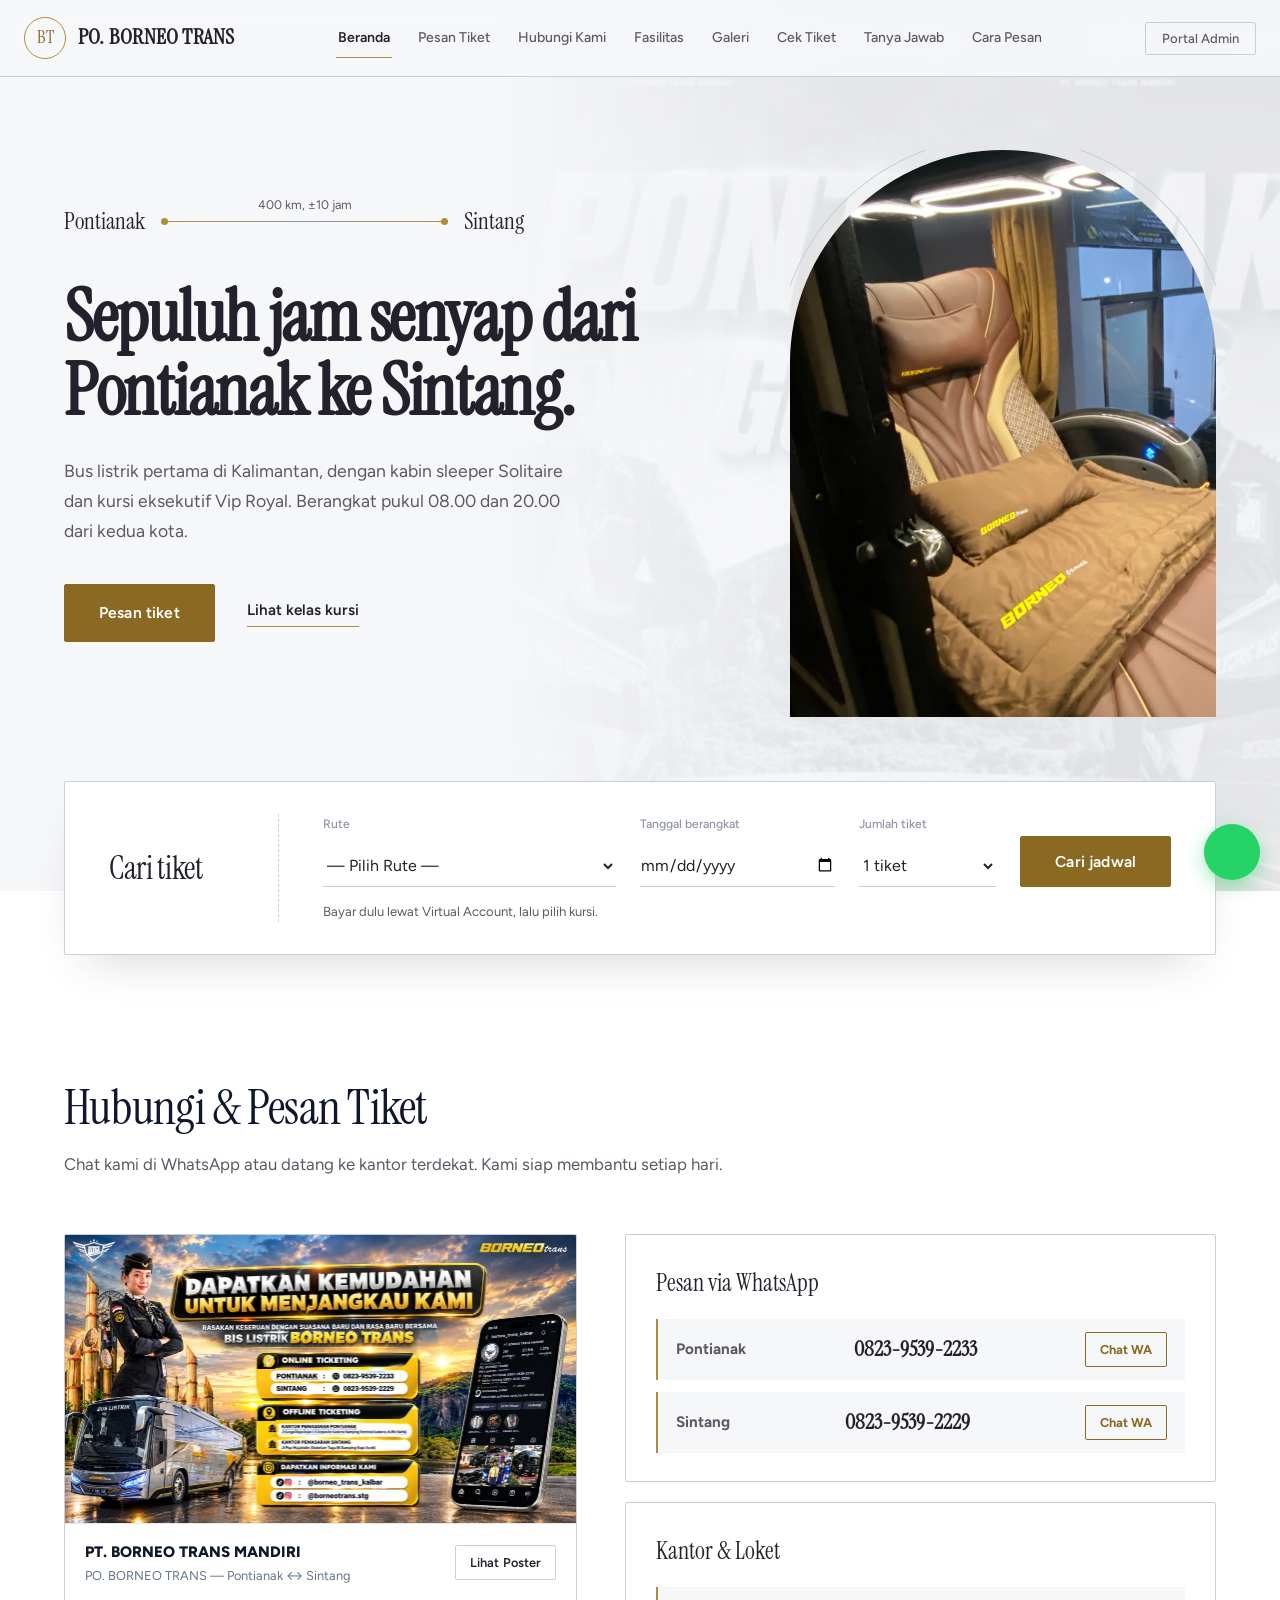
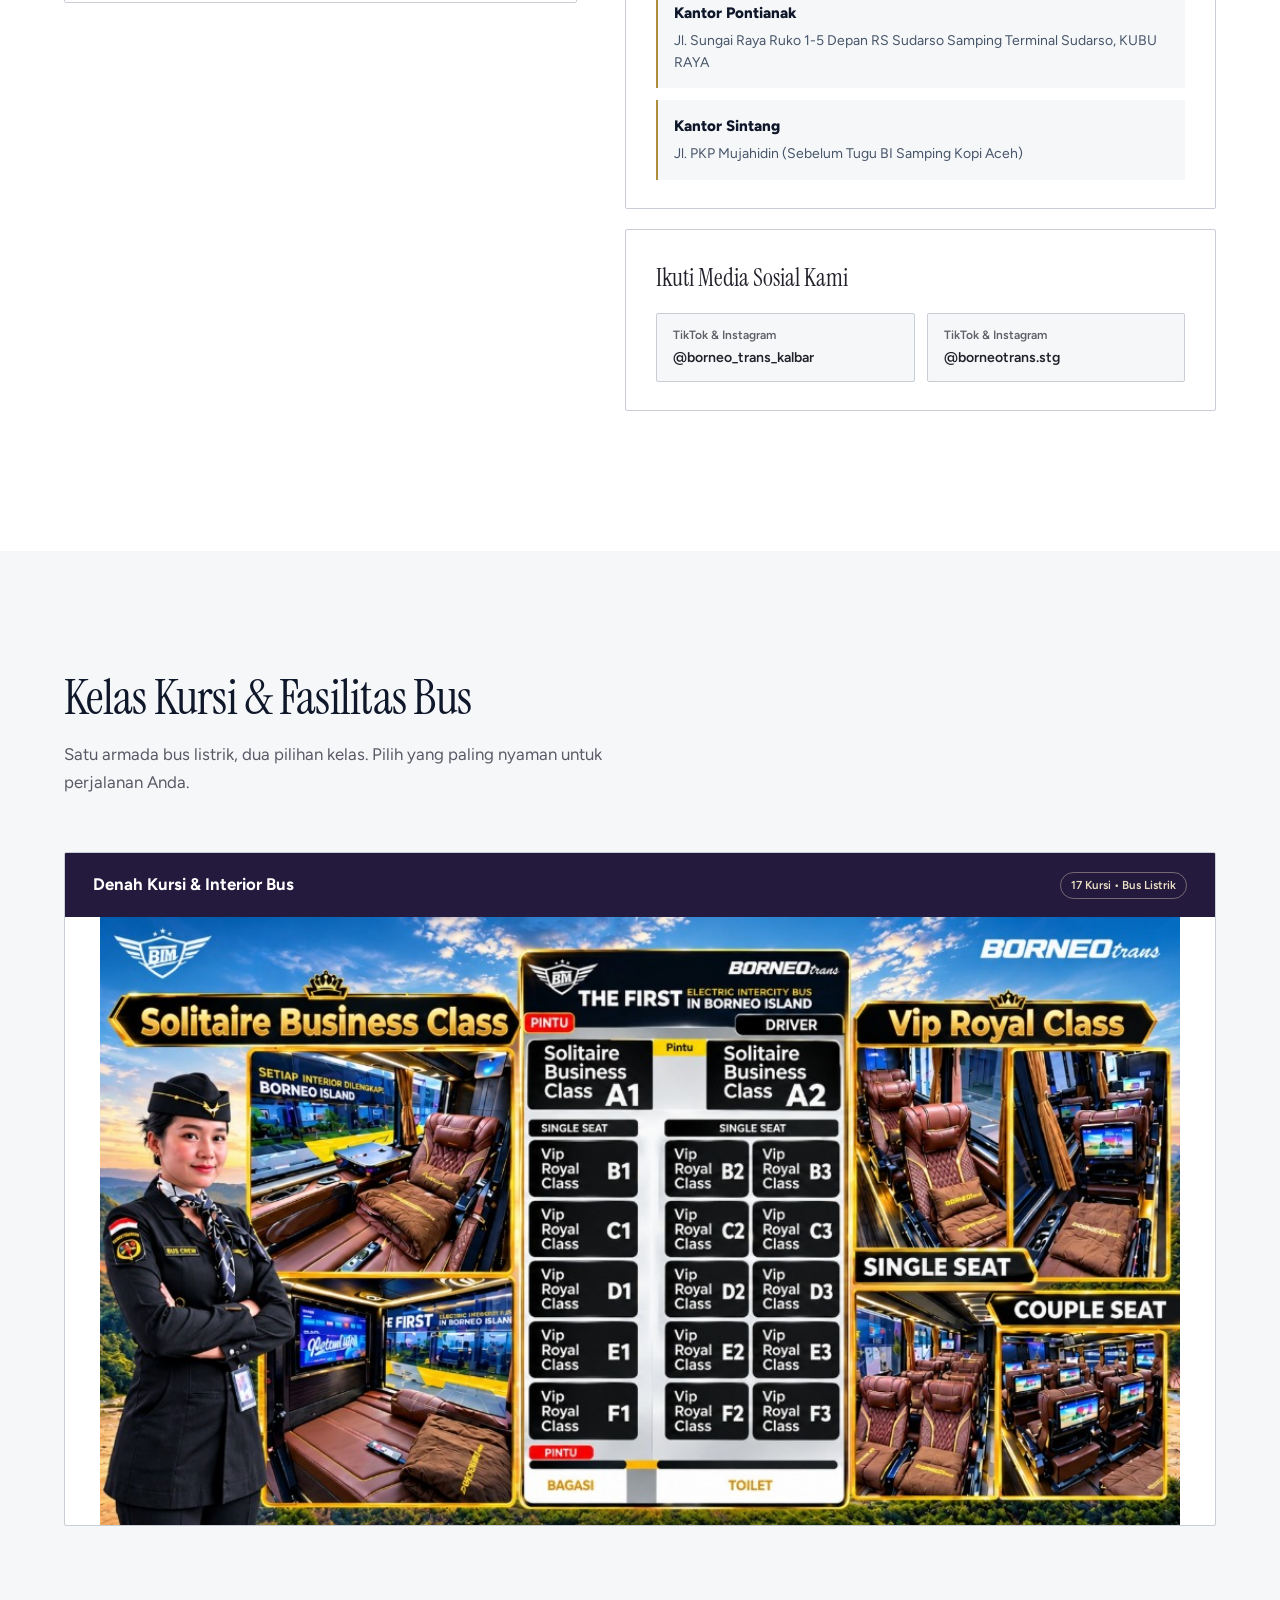
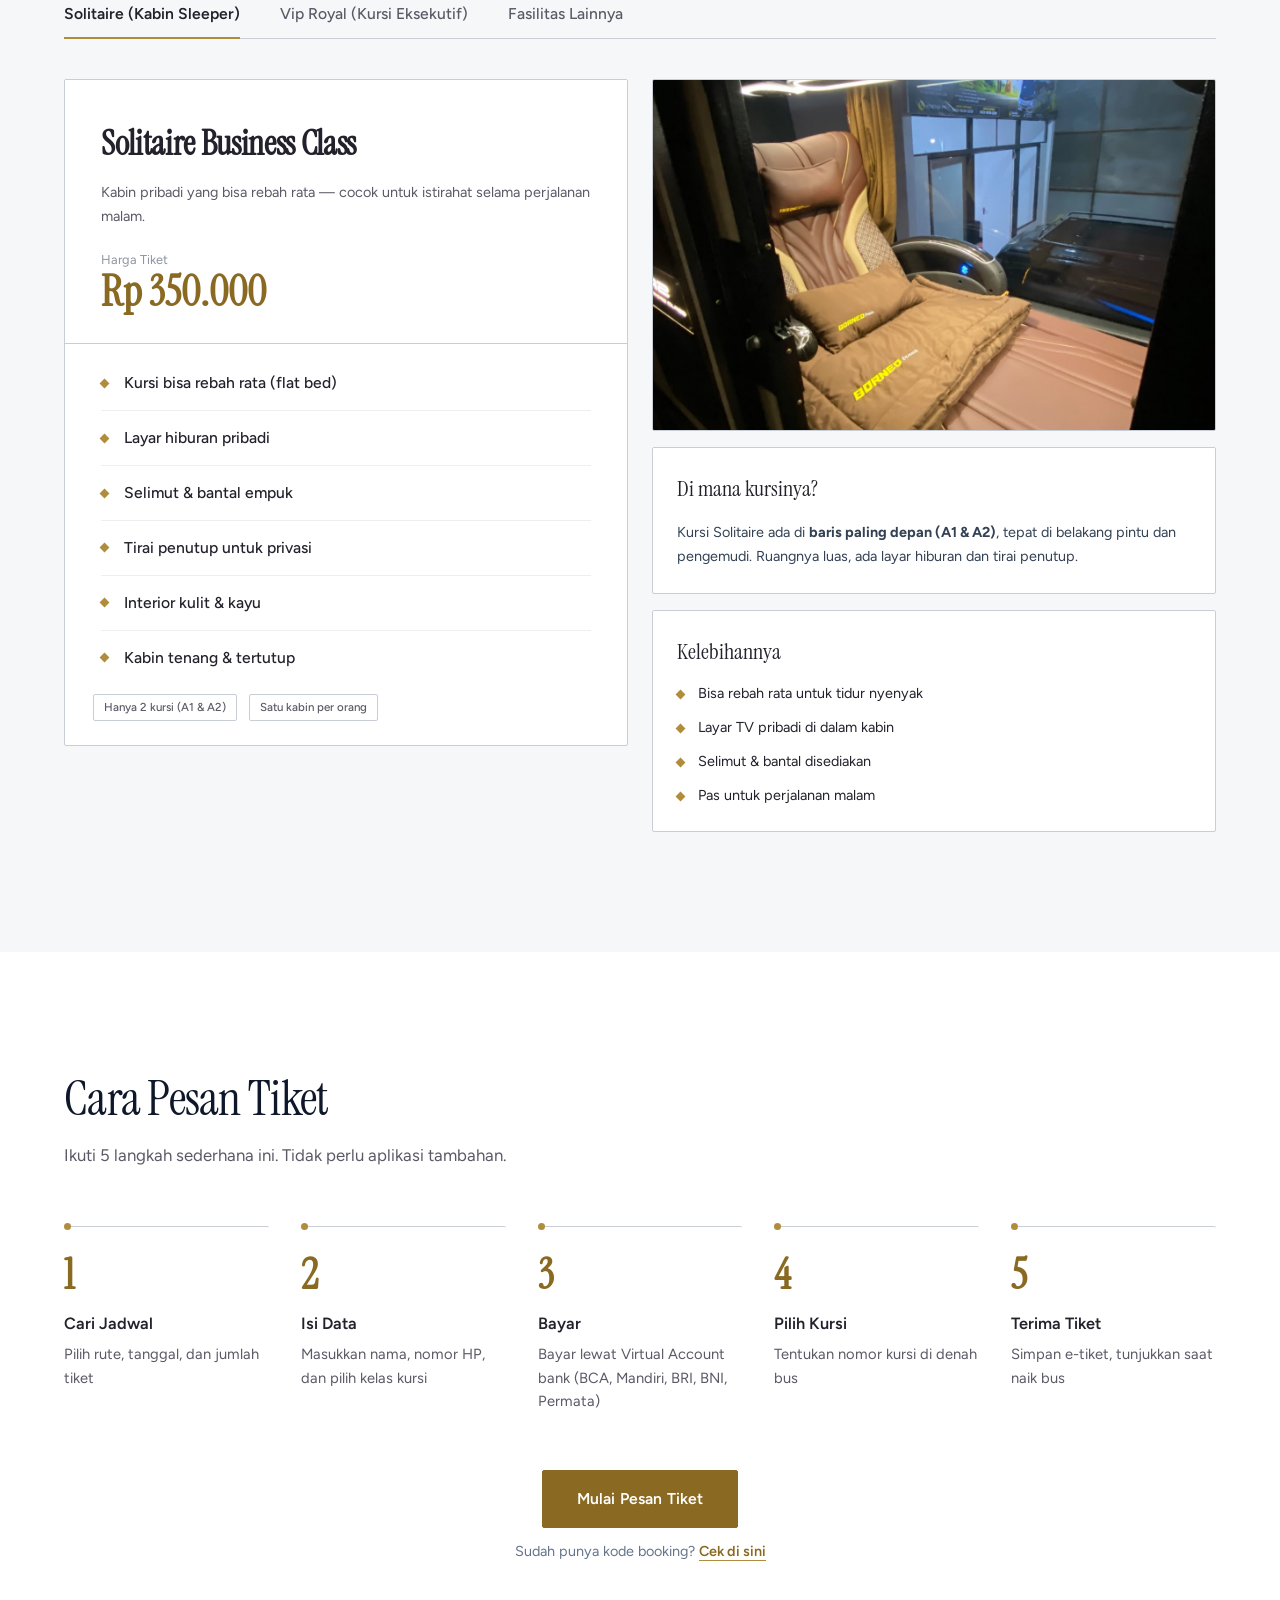
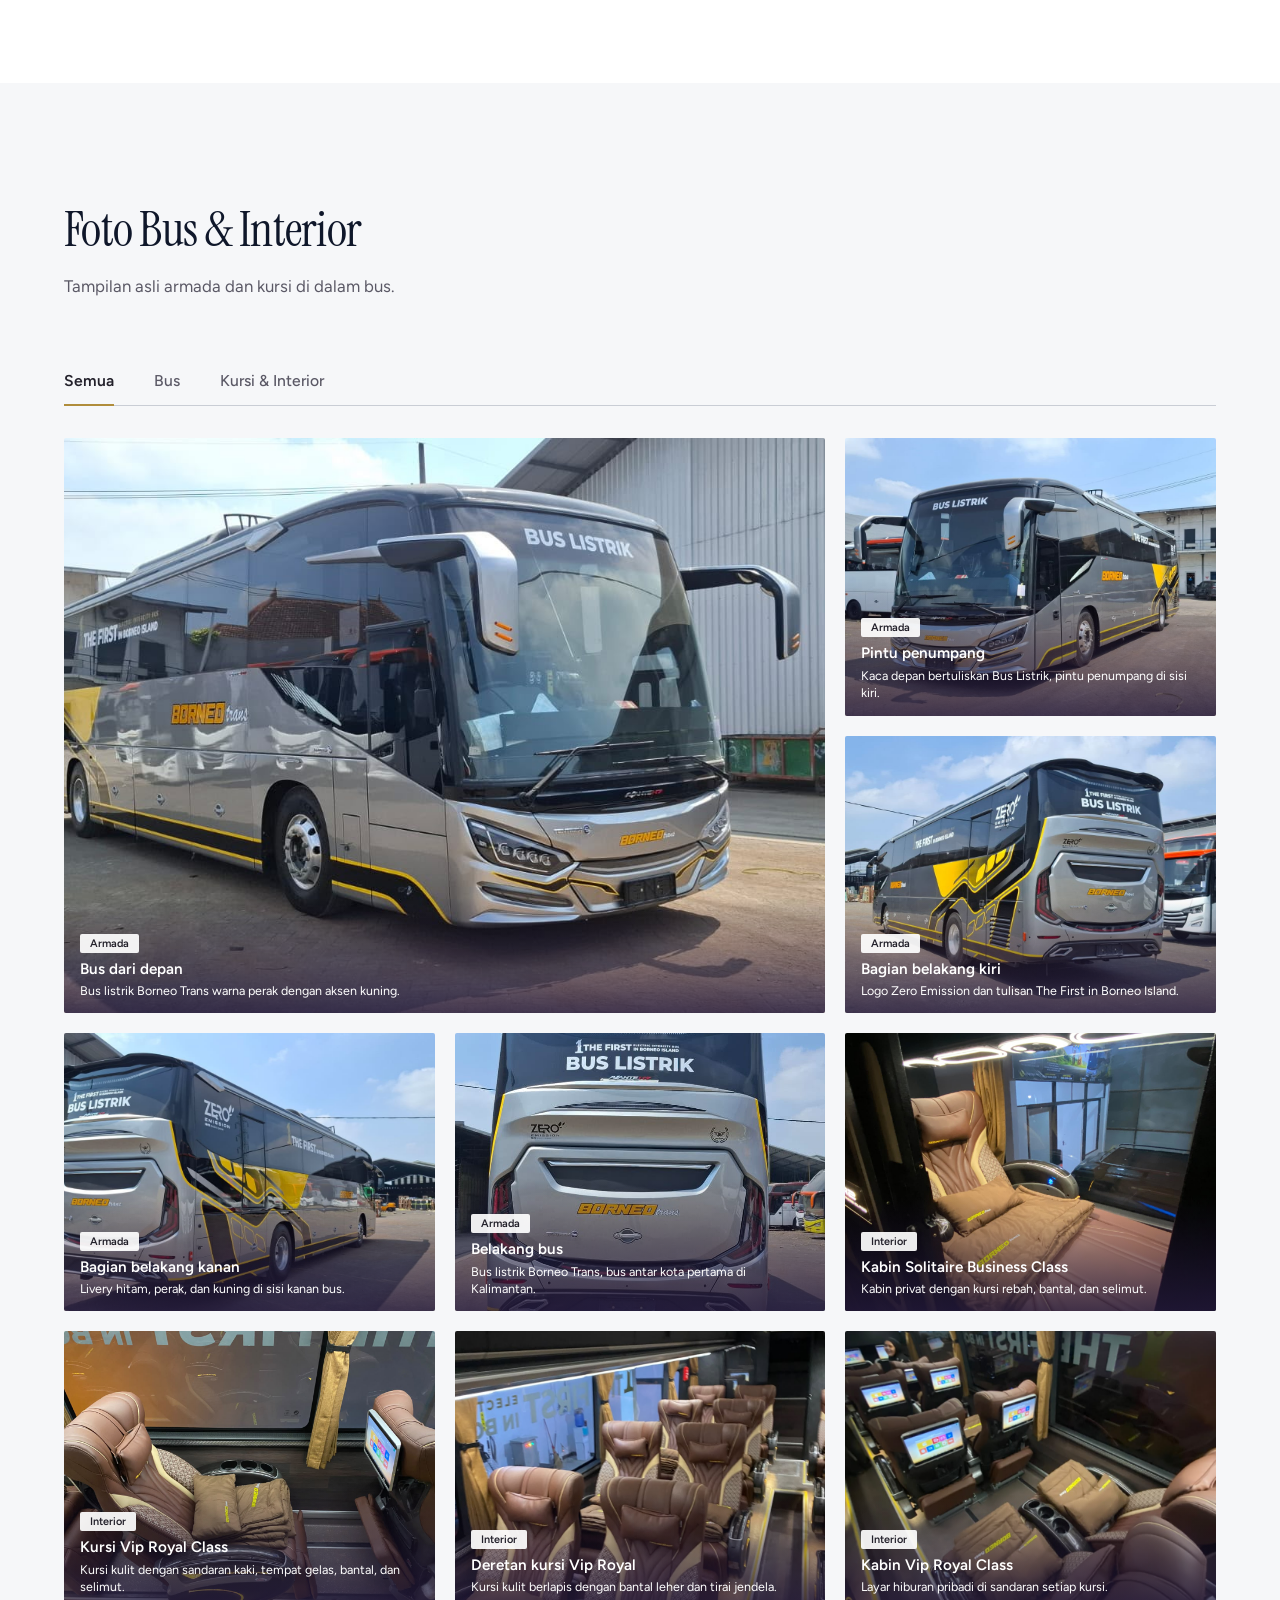
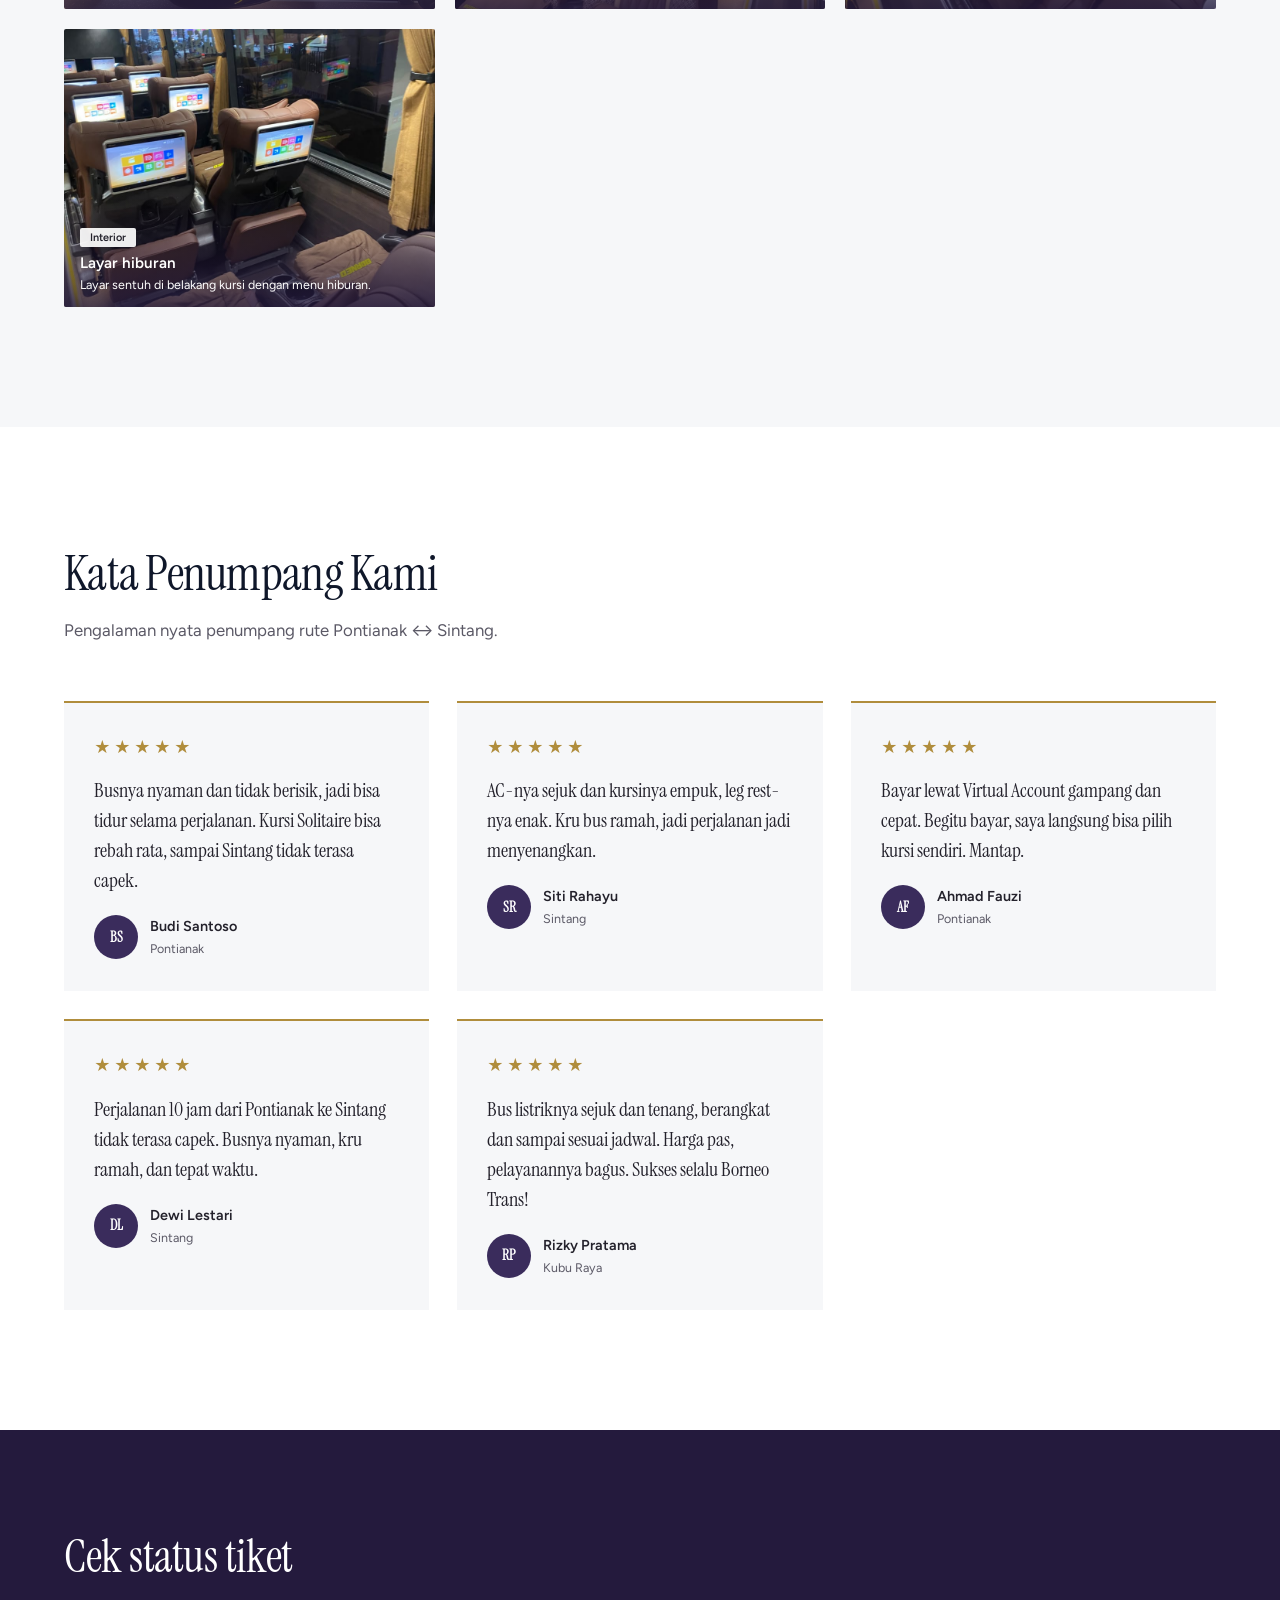
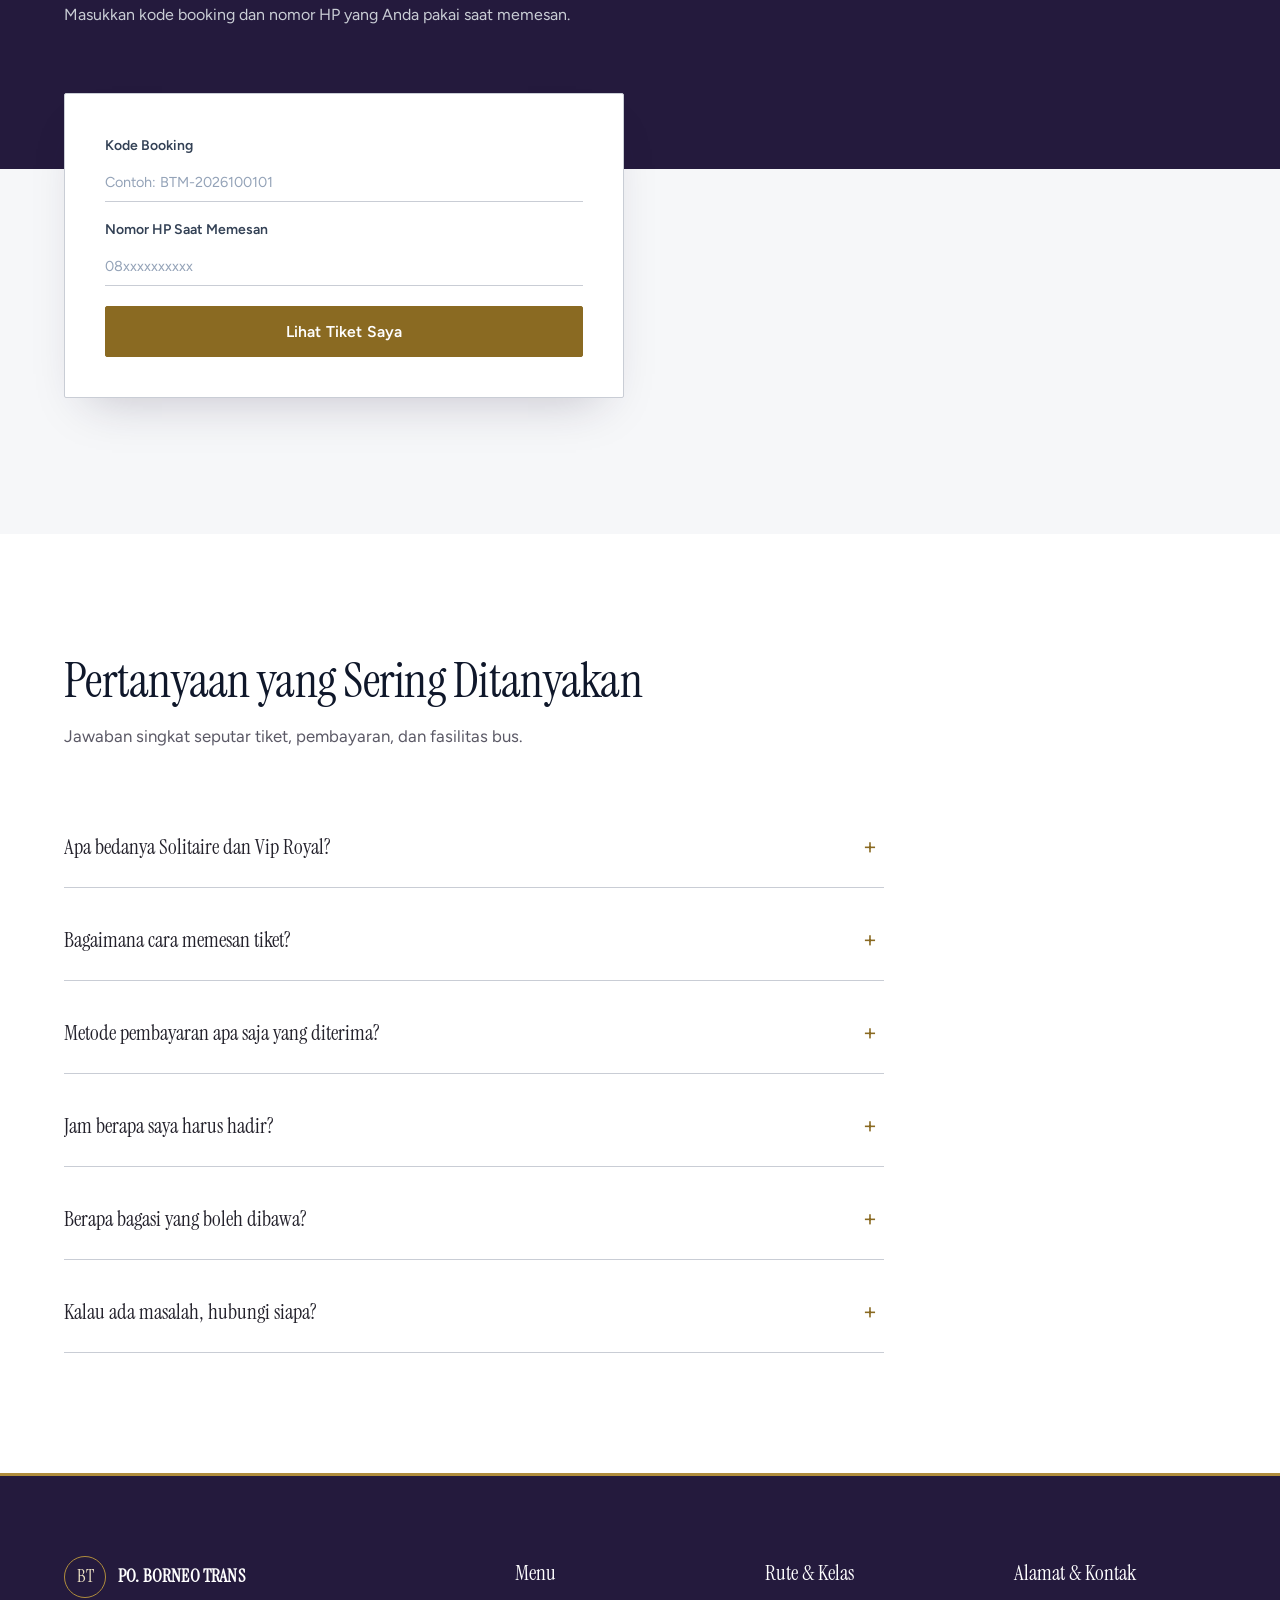
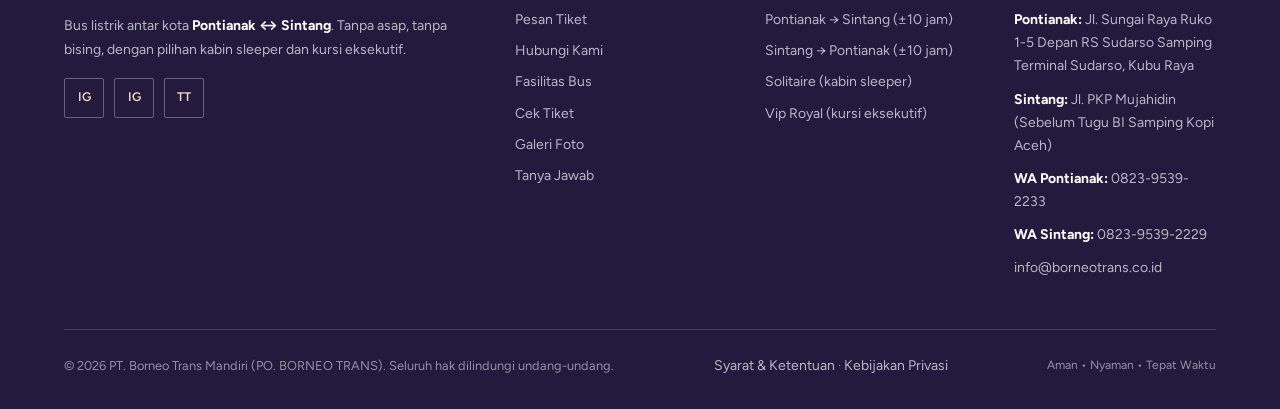
==== commit 0fdf9d4d: "Add files via upload" ====
--- a/index.html
+++ b/index.html
@@ -9,7 +9,11 @@
     content="Pesan tiket bus listrik Pontianak - Sintang secara online. Bayar lewat Virtual Account, lalu pilih kursi. Tersedia kabin sleeper Solitaire dan kursi eksekutif Vip Royal." />
   <meta name="keywords"
     content="tiket bus Kalimantan, PO Borneo Trans, PT Borneo Trans Mandiri, bus listrik Pontianak Sintang, tiket sleeper, kursi eksekutif" />
-  <link rel="stylesheet" href="styles.css" />
+  <link rel="preconnect" href="https://fonts.googleapis.com" />
+  <link rel="preconnect" href="https://fonts.gstatic.com" crossorigin />
+  <link rel="stylesheet" href="https://fonts.googleapis.com/css2?family=Figtree:wght@400;500;600;700&family=Instrument+Serif:ital@0;1&display=swap" />
+  <link rel="stylesheet" href="styles.css?v=3" />
+  <link rel="stylesheet" href="luxe.css?v=1" />
   <link rel="icon"
     href="data:image/svg+xml,%3Csvg xmlns='http://www.w3.org/2000/svg' viewBox='0 0 100 100'%3E%3Ctext y='.9em' font-size='90'%3E⚡%3C/text%3E%3C/svg%3E" />
   <meta property="og:type" content="website" />
@@ -27,7 +31,7 @@
   <nav id="navbar">
     <div class="navbar-inner">
       <a href="#beranda" class="navbar-logo">
-        <div class="logo-icon" style="font-size:1.3rem">⚡</div>
+        <div class="logo-icon" aria-hidden="true">BT</div>
         <div class="logo-text">
           <span class="po-label">PT. BORNEO TRANS MANDIRI</span>
           <span class="po-name">PO. BORNEO TRANS</span>
@@ -36,18 +40,18 @@
       </a>
 
       <div class="navbar-menu">
-        <a href="#beranda" class="nav-link active" data-nav="beranda">🏠 Beranda</a>
-        <a href="pesan.html" class="nav-link">🎫 Pesan Tiket</a>
-        <a href="#menjangkau-kami" class="nav-link" data-nav="menjangkau-kami">📞 Hubungi Kami</a>
-        <a href="#fasilitas" class="nav-link" data-nav="fasilitas">🚌 Fasilitas</a>
-        <a href="#galeri" class="nav-link" data-nav="galeri">🖼️ Galeri</a>
-        <a href="#cek-tiket" class="nav-link" data-nav="cek-tiket">🔍 Cek Tiket</a>
-        <a href="#faq" class="nav-link" data-nav="faq">❓ Tanya Jawab</a>
-        <a href="#" class="nav-link" id="navVideoBtn" onclick="openVideoModal(); return false;">🎬 Cara Pesan</a>
+        <a href="#beranda" class="nav-link active" data-nav="beranda"> Beranda</a>
+        <a href="pesan.html" class="nav-link"> Pesan Tiket</a>
+        <a href="#menjangkau-kami" class="nav-link" data-nav="menjangkau-kami"> Hubungi Kami</a>
+        <a href="#fasilitas" class="nav-link" data-nav="fasilitas"> Fasilitas</a>
+        <a href="#galeri" class="nav-link" data-nav="galeri"> Galeri</a>
+        <a href="#cek-tiket" class="nav-link" data-nav="cek-tiket"> Cek Tiket</a>
+        <a href="#faq" class="nav-link" data-nav="faq"> Tanya Jawab</a>
+        <a href="#" class="nav-link" id="navVideoBtn" onclick="openVideoModal(); return false;"> Cara Pesan</a>
       </div>
 
       <div class="navbar-actions">
-        <button class="btn-admin-nav" onclick="goToAdmin()">🔐 Portal Admin</button>
+        <button class="btn-admin-nav" onclick="goToAdmin()"> Portal Admin</button>
         <button class="hamburger" id="hamburger" aria-label="Buka menu" onclick="toggleMobileMenu()">
           <span></span><span></span><span></span>
         </button>
@@ -57,109 +61,67 @@
 
   <!-- Mobile Menu -->
   <div class="mobile-menu" id="mobileMenu">
-    <a href="#beranda" class="mobile-nav-link" onclick="closeMobileMenu()">🏠 Beranda</a>
-    <a href="pesan.html" class="mobile-nav-link">🎫 Pesan Tiket</a>
-    <a href="#menjangkau-kami" class="mobile-nav-link" onclick="closeMobileMenu()">📞 Hubungi Kami & Kantor</a>
-    <a href="#fasilitas" class="mobile-nav-link" onclick="closeMobileMenu()">🚌 Armada & Fasilitas</a>
-    <a href="#cek-tiket" class="mobile-nav-link" onclick="closeMobileMenu()">🔍 Cek Tiket</a>
-    <a href="#galeri" class="mobile-nav-link" onclick="closeMobileMenu()">🖼️ Galeri</a>
-    <a href="#faq" class="mobile-nav-link" onclick="closeMobileMenu()">❓ Tanya Jawab</a>
-    <a href="#" class="mobile-nav-link" onclick="openVideoModal(); closeMobileMenu(); return false;">🎬 Cara Pesan Tiket</a>
-    <button class="btn-primary btn mt-2" onclick="goToAdmin()" style="width:100%">🔐 Portal Admin & Agen</button>
+    <a href="#beranda" class="mobile-nav-link" onclick="closeMobileMenu()"> Beranda</a>
+    <a href="pesan.html" class="mobile-nav-link"> Pesan Tiket</a>
+    <a href="#menjangkau-kami" class="mobile-nav-link" onclick="closeMobileMenu()"> Hubungi Kami & Kantor</a>
+    <a href="#fasilitas" class="mobile-nav-link" onclick="closeMobileMenu()"> Armada & Fasilitas</a>
+    <a href="#cek-tiket" class="mobile-nav-link" onclick="closeMobileMenu()"> Cek Tiket</a>
+    <a href="#galeri" class="mobile-nav-link" onclick="closeMobileMenu()"> Galeri</a>
+    <a href="#faq" class="mobile-nav-link" onclick="closeMobileMenu()"> Tanya Jawab</a>
+    <a href="#" class="mobile-nav-link" onclick="openVideoModal(); closeMobileMenu(); return false;"> Cara Pesan Tiket</a>
+    <button class="btn-primary btn mt-2" onclick="goToAdmin()" style="width:100%"> Portal Admin & Agen</button>
   </div>
 
   <!-- ======== HERO SECTION ======== -->
   <section class="hero" id="beranda">
-    <div class="hero-particles" id="heroParticles"></div>
-    <div class="container hero-content" style="width:100%">
+    <div class="container hero-content">
       <div class="hero-grid">
-        <!-- Left: Text -->
-        <div>
-          <div class="hero-badge animate-fadeInUp">
-            ⚡ &nbsp; Bus Listrik Antar Kota Pertama di Pulau Kalimantan
-          </div>
-          <h1 class="hero-title animate-fadeInUp animate-delay-1" style="line-height:1.2;margin-bottom:8px">
-            Pesan Tiket Bus Listrik<br />
-            <span class="gradient-text">Pontianak ↔ Sintang</span>
-          </h1>
-          <div class="animate-fadeInUp animate-delay-1"
-            style="font-size:1rem;font-weight:700;letter-spacing:0.02em;color:var(--silver-600);margin-bottom:14px;display:flex;align-items:center;gap:8px">
-            <span>Aman</span> • <span>Nyaman</span> • <span>Tepat Waktu</span>
-          </div>
-          <p class="hero-subtitle animate-fadeInUp animate-delay-2" style="max-width:580px;font-size:1.05rem;line-height:1.7">
-            Bus listrik tanpa asap dan tanpa bising, untuk perjalanan Pontianak ke Sintang selama ±10 jam.
-            Pilih antara <strong>kabin sleeper Solitaire</strong> atau <strong>kursi eksekutif Vip Royal</strong>.
+        <div class="hero-text">
+          <div class="route-line" aria-label="Rute Pontianak ke Sintang, 400 kilometer, sekitar 10 jam">
+            <span class="route-city">Pontianak</span>
+            <span class="route-track"><span class="route-info">400 km, ±10 jam</span></span>
+            <span class="route-city">Sintang</span>
+          </div>
+          <h1 class="hero-title">Sepuluh jam senyap dari Pontianak ke Sintang.</h1>
+          <p class="hero-subtitle">
+            Bus listrik pertama di Kalimantan, dengan kabin sleeper Solitaire dan kursi eksekutif Vip Royal.
+            Berangkat pukul 08.00 dan 20.00 dari kedua kota.
           </p>
-          <div class="flex gap-2 animate-fadeInUp animate-delay-3" style="flex-wrap:wrap;margin-bottom:28px">
-            <a href="pesan.html" class="btn btn-gold btn-lg">
-              🎫 Pesan Tiket Sekarang
-            </a>
-            <a href="#menjangkau-kami" class="btn btn-outline-silver btn-lg">
-              📞 Hubungi Kami
-            </a>
-          </div>
-          <!-- 4 informasi singkat -->
-          <div class="hero-stats animate-fadeInUp animate-delay-3" style="grid-template-columns:repeat(4,1fr)">
-            <div class="hero-stat" style="text-align:center">
-              <div class="num" style="font-size:1.2rem">⚡ 100%</div>
-              <div class="lbl">Bus Listrik</div>
-            </div>
-            <div class="hero-stat" style="text-align:center">
-              <div class="num" style="font-size:1.2rem">💺 2 Kelas</div>
-              <div class="lbl">Pilihan Kursi</div>
-            </div>
-            <div class="hero-stat" style="text-align:center">
-              <div class="num" style="font-size:1.2rem">🛡️ Aman</div>
-              <div class="lbl">Prioritas Utama</div>
-            </div>
-            <div class="hero-stat" style="text-align:center">
-              <div class="num" style="font-size:1.2rem">⏱️ Tepat Waktu</div>
-              <div class="lbl">Setiap Perjalanan</div>
-            </div>
-          </div>
-        </div>
-
-        <!-- Right: Quick Search -->
-        <div class="quick-search-card animate-fadeInUp animate-delay-2">
-          <div style="display:flex;align-items:center;gap:10px;margin-bottom:16px">
-            <span style="font-size:1.5rem">🔎</span>
-            <div>
-              <h3 style="margin:0;font-size:1.15rem">Cari & Pesan Tiket</h3>
-              <p style="margin:0;font-size:0.85rem;color:var(--silver-500)">Rute Pontianak ↔ Sintang (±10 jam)</p>
-            </div>
-          </div>
-          <form id="heroSearchForm" onsubmit="handleHeroSearch(event)">
-            <div style="display:flex;flex-direction:column;gap:14px">
-              <div class="form-group">
-                <label class="form-label">Mau ke mana?</label>
-                <select class="form-select" id="heroRoute" required>
-                  <option value="">— Pilih Rute —</option>
-                </select>
-              </div>
-              <div class="quick-search-grid">
-                <div class="form-group">
-                  <label class="form-label">Tanggal Berangkat</label>
-                  <input type="date" class="form-input" id="heroDate" required />
-                </div>
-                <div class="form-group">
-                  <label class="form-label">Jumlah Tiket</label>
-                  <select class="form-select" id="heroSeats">
-                    <option value="1">1 Tiket</option>
-                    <option value="2">2 Tiket</option>
-                    <option value="3">3 Tiket</option>
-                    <option value="4">4 Tiket</option>
-                  </select>
-                </div>
-              </div>
-              <button type="submit" class="btn btn-gold btn-lg w-full" style="font-weight:800">
-                🔎 Cari Jadwal Keberangkatan
-              </button>
-              <p style="margin:0;font-size:0.8rem;color:var(--silver-500);text-align:center">
-                💳 Bayar lewat Virtual Account, baru pilih kursi
-              </p>
-            </div>
-          </form>
-        </div>
+          <div class="hero-actions">
+            <a href="pesan.html" class="btn btn-gold btn-lg">Pesan tiket</a>
+            <a href="#fasilitas" class="hero-link">Lihat kelas kursi</a>
+          </div>
+        </div>
+        <figure class="hero-arch">
+          <img src="assets/images/interior-solitaire.jpeg" alt="Kabin sleeper Solitaire dengan kursi kulit dan selimut" />
+        </figure>
+      </div>
+
+      <div class="boarding-pass quick-search-card">
+        <h2 class="bp-title">Cari tiket</h2>
+        <form id="heroSearchForm" class="bp-form" onsubmit="handleHeroSearch(event)">
+          <div class="form-group bp-route">
+            <label class="form-label" for="heroRoute">Rute</label>
+            <select class="form-select" id="heroRoute" required>
+              <option value="">Pilih rute</option>
+            </select>
+          </div>
+          <div class="form-group">
+            <label class="form-label" for="heroDate">Tanggal berangkat</label>
+            <input type="date" class="form-input" id="heroDate" required />
+          </div>
+          <div class="form-group">
+            <label class="form-label" for="heroSeats">Jumlah tiket</label>
+            <select class="form-select" id="heroSeats">
+              <option value="1">1 tiket</option>
+              <option value="2">2 tiket</option>
+              <option value="3">3 tiket</option>
+              <option value="4">4 tiket</option>
+            </select>
+          </div>
+          <button type="submit" class="btn btn-gold btn-lg bp-submit">Cari jadwal</button>
+        </form>
+        <p class="bp-note">Bayar dulu lewat Virtual Account, lalu pilih kursi.</p>
       </div>
     </div>
   </section>
@@ -168,9 +130,7 @@
   <section class="reach-section" id="menjangkau-kami">
     <div class="container">
       <div class="section-header" style="text-align:center;margin-bottom:48px">
-        <div class="section-tag">
-          ✨ Layanan Resmi
-        </div>
+        <div class="section-tag"> Layanan Resmi </div>
         <h2 class="section-title" style="font-size:2.1rem">
           Hubungi & Pesan Tiket
         </h2>
@@ -188,9 +148,7 @@
               <div style="font-weight:800;color:var(--silver-900);font-size:0.95rem">PT. BORNEO TRANS MANDIRI</div>
               <div style="font-size:0.8rem;color:var(--silver-500)">PO. BORNEO TRANS — Pontianak ↔ Sintang</div>
             </div>
-            <a href="assets/images/contact_info.jpg" target="_blank" class="btn btn-outline-silver btn-sm">
-              🔍 Lihat Poster
-            </a>
+            <a href="assets/images/contact_info.jpg" target="_blank" class="btn btn-outline-silver btn-sm"> Lihat Poster </a>
           </div>
         </div>
 
@@ -199,29 +157,25 @@
           <!-- 1. ONLINE TICKETING -->
           <div class="reach-card">
             <div class="reach-card-title">
-              <span style="font-size:1.5rem">📲</span>
+              <span style="font-size:1.5rem"></span>
               <span>Pesan via WhatsApp</span>
             </div>
             <div class="reach-contact-list">
               <div class="reach-contact-item">
                 <div class="reach-contact-label">
-                  <span>📍 Pontianak</span>
+                  <span> Pontianak</span>
                 </div>
                 <div class="reach-contact-val">0823-9539-2233</div>
                 <a href="https://wa.me/6282395392233?text=Halo%20Borneo%20Trans%20Pontianak,%20saya%20ingin%20pesan%20tiket%20bis%20listrik"
-                   target="_blank" rel="noopener" class="reach-wa-btn">
-                  💬 Chat WA
-                </a>
+                   target="_blank" rel="noopener" class="reach-wa-btn"> Chat WA </a>
               </div>
               <div class="reach-contact-item">
                 <div class="reach-contact-label">
-                  <span>📍 Sintang</span>
+                  <span> Sintang</span>
                 </div>
                 <div class="reach-contact-val">0823-9539-2229</div>
                 <a href="https://wa.me/6282395392229?text=Halo%20Borneo%20Trans%20Sintang,%20saya%20ingin%20pesan%20tiket%20bis%20listrik"
-                   target="_blank" rel="noopener" class="reach-wa-btn">
-                  💬 Chat WA
-                </a>
+                   target="_blank" rel="noopener" class="reach-wa-btn"> Chat WA </a>
               </div>
             </div>
           </div>
@@ -229,22 +183,18 @@
           <!-- 2. OFFLINE TICKETING (KANTOR PEMASARAN) -->
           <div class="reach-card">
             <div class="reach-card-title">
-              <span style="font-size:1.5rem">🏢</span>
+              <span style="font-size:1.5rem"></span>
               <span>Kantor & Loket</span>
             </div>
             <div style="display:flex;flex-direction:column;gap:12px">
               <div class="reach-office-item">
-                <div style="font-weight:800;color:var(--silver-900);font-size:0.95rem;margin-bottom:4px">
-                  🏛️ Kantor Pontianak
-                </div>
+                <div style="font-weight:800;color:var(--silver-900);font-size:0.95rem;margin-bottom:4px"> Kantor Pontianak </div>
                 <div style="color:var(--silver-600);font-size:0.875rem;line-height:1.6">
                   Jl. Sungai Raya Ruko 1-5 Depan RS Sudarso Samping Terminal Sudarso, KUBU RAYA
                 </div>
               </div>
               <div class="reach-office-item">
-                <div style="font-weight:800;color:var(--silver-900);font-size:0.95rem;margin-bottom:4px">
-                  🏛️ Kantor Sintang
-                </div>
+                <div style="font-weight:800;color:var(--silver-900);font-size:0.95rem;margin-bottom:4px"> Kantor Sintang </div>
                 <div style="color:var(--silver-600);font-size:0.875rem;line-height:1.6">
                   Jl. PKP Mujahidin (Sebelum Tugu BI Samping Kopi Aceh)
                 </div>
@@ -255,19 +205,19 @@
           <!-- 3. DAPATKAN INFORMASI KAMI (SOSIAL MEDIA) -->
           <div class="reach-card">
             <div class="reach-card-title">
-              <span style="font-size:1.5rem">📱</span>
+              <span style="font-size:1.5rem"></span>
               <span>Ikuti Media Sosial Kami</span>
             </div>
             <div class="reach-social-grid">
               <a href="https://instagram.com/borneo_trans_kalbar" target="_blank" rel="noopener" class="reach-social-btn">
-                <span style="font-size:1.3rem">📷</span>
+                <span style="font-size:1.3rem"></span>
                 <div>
                   <div style="font-size:0.75rem;opacity:0.7">TikTok & Instagram</div>
                   <div>@borneo_trans_kalbar</div>
                 </div>
               </a>
               <a href="https://instagram.com/borneotrans.stg" target="_blank" rel="noopener" class="reach-social-btn">
-                <span style="font-size:1.3rem">📷</span>
+                <span style="font-size:1.3rem"></span>
                 <div>
                   <div style="font-size:0.75rem;opacity:0.7">TikTok & Instagram</div>
                   <div>@borneotrans.stg</div>
@@ -295,7 +245,7 @@
       <div style="margin-bottom:40px;border-radius:16px;overflow:hidden;box-shadow:0 8px 24px rgba(15,23,42,0.08);border:1px solid var(--silver-200);background:var(--silver-50)">
         <div style="padding:16px 24px;background:var(--silver-900);color:white;display:flex;justify-content:space-between;align-items:center;flex-wrap:wrap;gap:12px">
           <div style="display:flex;align-items:center;gap:10px">
-            <span style="font-size:1.4rem">🚌</span>
+            <span style="font-size:1.4rem"></span>
             <span style="font-weight:700;font-size:1.05rem">Denah Kursi & Interior Bus</span>
           </div>
           <span class="badge badge-gold">17 Kursi • Bus Listrik</span>
@@ -308,9 +258,9 @@
 
       <!-- Facility Tabs -->
       <div class="facility-tabs">
-        <button class="facility-tab active" onclick="switchFacility('sleeper')">👑 Solitaire (Kabin Sleeper)</button>
-        <button class="facility-tab" onclick="switchFacility('royal')">💺 Vip Royal (Kursi Eksekutif)</button>
-        <button class="facility-tab" onclick="switchFacility('general')">⚡ Fasilitas Lainnya</button>
+        <button class="facility-tab active" onclick="switchFacility('sleeper')"> Solitaire (Kabin Sleeper)</button>
+        <button class="facility-tab" onclick="switchFacility('royal')"> Vip Royal (Kursi Eksekutif)</button>
+        <button class="facility-tab" onclick="switchFacility('general')"> Fasilitas Lainnya</button>
       </div>
 
       <!-- Solitaire Business Class -->
@@ -318,9 +268,7 @@
         <div style="display:grid;grid-template-columns:1fr 1fr;gap:24px">
           <div class="facility-card">
             <div class="facility-card-header">
-              <div class="facility-class-badge">
-                👑 &nbsp; SOLITAIRE BUSINESS CLASS
-              </div>
+              <div class="facility-class-badge"> SOLITAIRE BUSINESS CLASS </div>
               <h3>Solitaire Business Class</h3>
               <p>Kabin pribadi yang bisa rebah rata — cocok untuk istirahat selama perjalanan malam.</p>
               <div class="facility-card-price">
@@ -330,22 +278,22 @@
             </div>
             <div class="facility-features">
               <div class="feature-item">
-                <div class="feature-icon gold">🛏️</div><span class="feature-text">Kursi bisa rebah rata (flat bed)</span>
-              </div>
-              <div class="feature-item">
-                <div class="feature-icon gold">🖥️</div><span class="feature-text">Layar hiburan pribadi</span>
-              </div>
-              <div class="feature-item">
-                <div class="feature-icon gold">🧣</div><span class="feature-text">Selimut & bantal empuk</span>
-              </div>
-              <div class="feature-item">
-                <div class="feature-icon gold">🛑</div><span class="feature-text">Tirai penutup untuk privasi</span>
-              </div>
-              <div class="feature-item">
-                <div class="feature-icon gold">🪵</div><span class="feature-text">Interior kulit & kayu</span>
-              </div>
-              <div class="feature-item">
-                <div class="feature-icon gold">🔒</div><span class="feature-text">Kabin tenang & tertutup</span>
+                <div class="feature-icon gold"></div><span class="feature-text">Kursi bisa rebah rata (flat bed)</span>
+              </div>
+              <div class="feature-item">
+                <div class="feature-icon gold"></div><span class="feature-text">Layar hiburan pribadi</span>
+              </div>
+              <div class="feature-item">
+                <div class="feature-icon gold"></div><span class="feature-text">Selimut & bantal empuk</span>
+              </div>
+              <div class="feature-item">
+                <div class="feature-icon gold"></div><span class="feature-text">Tirai penutup untuk privasi</span>
+              </div>
+              <div class="feature-item">
+                <div class="feature-icon gold"></div><span class="feature-text">Interior kulit & kayu</span>
+              </div>
+              <div class="feature-item">
+                <div class="feature-icon gold"></div><span class="feature-text">Kabin tenang & tertutup</span>
               </div>
             </div>
             <div style="padding:0 28px 24px">
@@ -354,20 +302,21 @@
             </div>
           </div>
           <div style="display:flex;flex-direction:column;gap:16px">
+            <img class="facility-photo" src="assets/images/interior-solitaire.jpeg" alt="Kabin Solitaire" loading="lazy" />
             <div class="card" style="padding:24px;background:var(--magenta-50);border:1px solid var(--magenta-200)">
-              <h4 style="color:var(--magenta-700);margin-bottom:12px;font-size:1.05rem">💡 Di mana kursinya?</h4>
+              <h4 style="color:var(--magenta-700);margin-bottom:12px;font-size:1.05rem"> Di mana kursinya?</h4>
               <p style="color:var(--silver-700);font-size:0.9rem;line-height:1.7">
                 Kursi Solitaire ada di <strong>baris paling depan (A1 & A2)</strong>, tepat di belakang pintu dan pengemudi.
                 Ruangnya luas, ada layar hiburan dan tirai penutup.
               </p>
             </div>
             <div class="card" style="padding:24px">
-              <h4 style="margin-bottom:12px;font-size:1rem">🌟 Kelebihannya</h4>
+              <h4 style="margin-bottom:12px;font-size:1rem"> Kelebihannya</h4>
               <ul style="display:flex;flex-direction:column;gap:10px">
-                <li style="display:flex;gap:8px;font-size:0.9rem"><span style="color:var(--magenta-600);font-weight:700">✓</span> Bisa rebah rata untuk tidur nyenyak</li>
-                <li style="display:flex;gap:8px;font-size:0.9rem"><span style="color:var(--magenta-600);font-weight:700">✓</span> Layar TV pribadi di dalam kabin</li>
-                <li style="display:flex;gap:8px;font-size:0.9rem"><span style="color:var(--magenta-600);font-weight:700">✓</span> Selimut & bantal disediakan</li>
-                <li style="display:flex;gap:8px;font-size:0.9rem"><span style="color:var(--magenta-600);font-weight:700">✓</span> Pas untuk perjalanan malam</li>
+                <li style="display:flex;gap:8px;font-size:0.9rem"><span style="color:var(--magenta-600);font-weight:700"></span> Bisa rebah rata untuk tidur nyenyak</li>
+                <li style="display:flex;gap:8px;font-size:0.9rem"><span style="color:var(--magenta-600);font-weight:700"></span> Layar TV pribadi di dalam kabin</li>
+                <li style="display:flex;gap:8px;font-size:0.9rem"><span style="color:var(--magenta-600);font-weight:700"></span> Selimut & bantal disediakan</li>
+                <li style="display:flex;gap:8px;font-size:0.9rem"><span style="color:var(--magenta-600);font-weight:700"></span> Pas untuk perjalanan malam</li>
               </ul>
             </div>
           </div>
@@ -379,9 +328,7 @@
         <div style="display:grid;grid-template-columns:1fr 1fr;gap:24px">
           <div class="facility-card">
             <div class="facility-card-header">
-              <div class="facility-class-badge">
-                👑 &nbsp; VIP ROYAL CLASS
-              </div>
+              <div class="facility-class-badge"> VIP ROYAL CLASS </div>
               <h3>Vip Royal Class</h3>
               <p>Kursi eksekutif berbahan kulit dengan sandaran kaki, tersedia kursi tunggal dan pasangan.</p>
               <div class="facility-card-price">
@@ -391,22 +338,22 @@
             </div>
             <div class="facility-features">
               <div class="feature-item">
-                <div class="feature-icon magenta">💺</div><span class="feature-text">Kursi kulit bisa direbahkan</span>
-              </div>
-              <div class="feature-item">
-                <div class="feature-icon magenta">🦵</div><span class="feature-text">Sandaran kaki (leg rest)</span>
-              </div>
-              <div class="feature-item">
-                <div class="feature-icon magenta">🖥️</div><span class="feature-text">Layar hiburan di tiap kursi</span>
-              </div>
-              <div class="feature-item">
-                <div class="feature-icon magenta">🧣</div><span class="feature-text">Bantal & selimut</span>
-              </div>
-              <div class="feature-item">
-                <div class="feature-icon magenta">👫</div><span class="feature-text">Pilih kursi sendiri atau berdua</span>
-              </div>
-              <div class="feature-item">
-                <div class="feature-icon magenta">🛋️</div><span class="feature-text">Jok kulit tebal & empuk</span>
+                <div class="feature-icon magenta"></div><span class="feature-text">Kursi kulit bisa direbahkan</span>
+              </div>
+              <div class="feature-item">
+                <div class="feature-icon magenta"></div><span class="feature-text">Sandaran kaki (leg rest)</span>
+              </div>
+              <div class="feature-item">
+                <div class="feature-icon magenta"></div><span class="feature-text">Layar hiburan di tiap kursi</span>
+              </div>
+              <div class="feature-item">
+                <div class="feature-icon magenta"></div><span class="feature-text">Bantal & selimut</span>
+              </div>
+              <div class="feature-item">
+                <div class="feature-icon magenta"></div><span class="feature-text">Pilih kursi sendiri atau berdua</span>
+              </div>
+              <div class="feature-item">
+                <div class="feature-icon magenta"></div><span class="feature-text">Jok kulit tebal & empuk</span>
               </div>
             </div>
             <div style="padding:0 28px 24px">
@@ -415,20 +362,21 @@
             </div>
           </div>
           <div style="display:flex;flex-direction:column;gap:16px">
+            <img class="facility-photo" src="assets/images/interior-kursi-royal.jpeg" alt="Kursi Vip Royal" loading="lazy" />
             <div class="card" style="padding:24px;background:var(--silver-50);border:1px solid var(--silver-200)">
-              <h4 style="color:var(--silver-800);margin-bottom:12px;font-size:1.05rem">💡 Susunan kursinya seperti apa?</h4>
+              <h4 style="color:var(--silver-800);margin-bottom:12px;font-size:1.05rem"> Susunan kursinya seperti apa?</h4>
               <p style="color:var(--silver-600);font-size:0.9rem;line-height:1.7">
                 Vip Royal menempati <strong>baris B sampai F</strong>. Sisi kiri kursi tunggal (B1, C1, D1, E1, F1) —
                 lega untuk Anda yang datang sendirian. Sisi kanan kursi berdua (B2-B3, C2-C3, dst.) — pas untuk pasangan atau keluarga.
               </p>
             </div>
             <div class="card" style="padding:24px">
-              <h4 style="margin-bottom:12px;font-size:1rem">🌟 Kelebihannya</h4>
+              <h4 style="margin-bottom:12px;font-size:1rem"> Kelebihannya</h4>
               <ul style="display:flex;flex-direction:column;gap:10px">
-                <li style="display:flex;gap:8px;font-size:0.9rem"><span style="color:var(--magenta-600);font-weight:700">✓</span> Kursi kulit empuk, sandaran bisa direbahkan</li>
-                <li style="display:flex;gap:8px;font-size:0.9rem"><span style="color:var(--magenta-600);font-weight:700">✓</span> Sandaran kaki supaya tidak cepat lelah</li>
-                <li style="display:flex;gap:8px;font-size:0.9rem"><span style="color:var(--magenta-600);font-weight:700">✓</span> Layar hiburan di depan tiap kursi</li>
-                <li style="display:flex;gap:8px;font-size:0.9rem"><span style="color:var(--magenta-600);font-weight:700">✓</span> Bisa pilih kursi tunggal atau berdua</li>
+                <li style="display:flex;gap:8px;font-size:0.9rem"><span style="color:var(--magenta-600);font-weight:700"></span> Kursi kulit empuk, sandaran bisa direbahkan</li>
+                <li style="display:flex;gap:8px;font-size:0.9rem"><span style="color:var(--magenta-600);font-weight:700"></span> Sandaran kaki supaya tidak cepat lelah</li>
+                <li style="display:flex;gap:8px;font-size:0.9rem"><span style="color:var(--magenta-600);font-weight:700"></span> Layar hiburan di depan tiap kursi</li>
+                <li style="display:flex;gap:8px;font-size:0.9rem"><span style="color:var(--magenta-600);font-weight:700"></span> Bisa pilih kursi tunggal atau berdua</li>
               </ul>
             </div>
           </div>
@@ -440,7 +388,7 @@
         <div style="display:grid;grid-template-columns:repeat(3,1fr);gap:24px">
           <div class="card" style="overflow:hidden">
             <div style="background:var(--silver-900);padding:28px;text-align:center;color:white">
-              <div style="font-size:3rem;margin-bottom:8px">🚽</div>
+              <div style="font-size:3rem;margin-bottom:8px"></div>
               <h3 style="color:white;font-size:1.2rem;font-weight:700">Toilet Bersih di Dalam Bus</h3>
             </div>
             <div style="padding:20px 24px">
@@ -451,7 +399,7 @@
           </div>
           <div class="card" style="overflow:hidden">
             <div style="background:var(--silver-700);padding:28px;text-align:center;color:white">
-              <div style="font-size:3rem;margin-bottom:8px">🧳</div>
+              <div style="font-size:3rem;margin-bottom:8px"></div>
               <h3 style="color:white;font-size:1.2rem;font-weight:700">Bagasi Luas & Gratis</h3>
             </div>
             <div style="padding:20px 24px">
@@ -462,7 +410,7 @@
           </div>
           <div class="card" style="overflow:hidden">
             <div style="background:var(--magenta-600);padding:28px;text-align:center;color:white">
-              <div style="font-size:3rem;margin-bottom:8px">⚡</div>
+              <div style="font-size:3rem;margin-bottom:8px"></div>
               <h3 style="color:white;font-size:1.2rem;font-weight:700">Bus Listrik, Tanpa Bunyi Mesin</h3>
             </div>
             <div style="padding:20px 24px">
@@ -492,7 +440,7 @@
         <div class="cta-step"><div class="cta-step-num">5</div><div class="cta-step-title">Terima Tiket</div><div class="cta-step-desc">Simpan e-tiket, tunjukkan saat naik bus</div></div>
       </div>
       <div style="text-align:center;margin-top:36px">
-        <a href="pesan.html" class="btn btn-primary btn-lg">🎫 Mulai Pesan Tiket</a>
+        <a href="pesan.html" class="btn btn-primary btn-lg"> Mulai Pesan Tiket</a>
         <p style="margin-top:12px;font-size:0.9rem;color:var(--silver-500)">Sudah punya kode booking? <a href="#cek-tiket" style="color:var(--magenta-600);font-weight:600">Cek di sini</a></p>
       </div>
     </div>
@@ -508,9 +456,9 @@
       </div>
 
       <div class="gallery-filters" id="galleryFilters">
-        <button class="facility-tab active" data-filter="all" onclick="filterGallery('all')">🖼️ Semua</button>
-        <button class="facility-tab" data-filter="armada" onclick="filterGallery('armada')">🚌 Bus</button>
-        <button class="facility-tab" data-filter="interior" onclick="filterGallery('interior')">💺 Kursi & Interior</button>
+        <button class="facility-tab active" data-filter="all" onclick="filterGallery('all')"> Semua</button>
+        <button class="facility-tab" data-filter="armada" onclick="filterGallery('armada')"> Bus</button>
+        <button class="facility-tab" data-filter="interior" onclick="filterGallery('interior')"> Kursi & Interior</button>
       </div>
 
       <div class="gallery-masonry" id="galleryGrid"></div>
@@ -519,7 +467,7 @@
 
   <!-- Lightbox Galeri -->
   <div class="lightbox" id="lightbox" onclick="if(event.target===this)closeLightbox()">
-    <button class="lightbox-close" aria-label="Tutup" onclick="closeLightbox()">✕</button>
+    <button class="lightbox-close" aria-label="Tutup" onclick="closeLightbox()"></button>
     <button class="lightbox-nav lightbox-prev" aria-label="Foto sebelumnya" onclick="stepLightbox(-1)">‹</button>
     <figure class="lightbox-figure">
       <img id="lightboxImg" src="" alt="" />
@@ -544,7 +492,7 @@
   <section id="cek-tiket">
     <div class="check-status-hero">
       <div class="container">
-        <h2 style="font-size:1.8rem;font-weight:800;margin-bottom:8px">🔍 Cek Status Tiket Anda</h2>
+        <h2 style="font-size:1.8rem;font-weight:800;margin-bottom:8px"> Cek status tiket</h2>
         <p style="color:rgba(255,255,255,0.75)">Masukkan kode booking dan nomor HP yang Anda pakai saat memesan.</p>
       </div>
     </div>
@@ -560,7 +508,7 @@
             <label class="form-label">Nomor HP Saat Memesan</label>
             <input type="tel" class="form-input" id="checkPhone" required placeholder="08xxxxxxxxxx" />
           </div>
-          <button type="submit" class="btn btn-primary w-full btn-lg">🔍 Lihat Tiket Saya</button>
+          <button type="submit" class="btn btn-primary w-full btn-lg"> Lihat Tiket Saya</button>
         </form>
       </div>
       <div id="ticketStatusResult" class="hidden" style="max-width:600px;margin:0 auto 40px"></div>
@@ -585,7 +533,7 @@
       <div class="footer-grid">
         <div class="footer-brand">
           <div class="navbar-logo" style="margin-bottom:16px">
-            <div class="logo-icon" style="font-size:1.2rem">⚡</div>
+            <div class="logo-icon" aria-hidden="true">BT</div>
             <div class="logo-text">
               <span class="po-label">PT. BORNEO TRANS MANDIRI</span>
               <span class="po-name">PO. BORNEO TRANS</span>
@@ -595,9 +543,9 @@
             Bus listrik antar kota <strong>Pontianak ↔ Sintang</strong>. Tanpa asap, tanpa bising, dengan pilihan kabin sleeper dan kursi eksekutif.
           </p>
           <div class="social-links" style="margin-top:16px">
-            <a href="https://instagram.com/borneo_trans_kalbar" target="_blank" rel="noopener" class="social-btn" title="Instagram @borneo_trans_kalbar">📷</a>
-            <a href="https://instagram.com/borneotrans.stg" target="_blank" rel="noopener" class="social-btn" title="Instagram @borneotrans.stg">📷</a>
-            <a href="https://tiktok.com/@borneo_trans_kalbar" target="_blank" rel="noopener" class="social-btn" title="TikTok">🎵</a>
+            <a href="https://instagram.com/borneo_trans_kalbar" target="_blank" rel="noopener" class="social-btn" title="Instagram @borneo_trans_kalbar">IG</a>
+            <a href="https://instagram.com/borneotrans.stg" target="_blank" rel="noopener" class="social-btn" title="Instagram @borneotrans.stg">IG</a>
+            <a href="https://tiktok.com/@borneo_trans_kalbar" target="_blank" rel="noopener" class="social-btn" title="TikTok">TT</a>
           </div>
         </div>
 
@@ -618,8 +566,8 @@
           <div class="footer-links">
             <a href="pesan.html" class="footer-link">Pontianak → Sintang (±10 jam)</a>
             <a href="pesan.html" class="footer-link">Sintang → Pontianak (±10 jam)</a>
-            <a href="#fasilitas" class="footer-link">👑 Solitaire (kabin sleeper)</a>
-            <a href="#fasilitas" class="footer-link">💺 Vip Royal (kursi eksekutif)</a>
+            <a href="#fasilitas" class="footer-link"> Solitaire (kabin sleeper)</a>
+            <a href="#fasilitas" class="footer-link"> Vip Royal (kursi eksekutif)</a>
           </div>
         </div>
 
@@ -627,23 +575,23 @@
           <h4>Alamat & Kontak</h4>
           <div>
             <div class="footer-contact-item">
-              <span class="footer-contact-icon">📍</span>
+              <span class="footer-contact-icon"></span>
               <span><strong>Pontianak:</strong> Jl. Sungai Raya Ruko 1-5 Depan RS Sudarso Samping Terminal Sudarso, Kubu Raya</span>
             </div>
             <div class="footer-contact-item">
-              <span class="footer-contact-icon">📍</span>
+              <span class="footer-contact-icon"></span>
               <span><strong>Sintang:</strong> Jl. PKP Mujahidin (Sebelum Tugu BI Samping Kopi Aceh)</span>
             </div>
             <div class="footer-contact-item">
-              <span class="footer-contact-icon">💬</span>
+              <span class="footer-contact-icon"></span>
               <span><strong>WA Pontianak:</strong> 0823-9539-2233</span>
             </div>
             <div class="footer-contact-item">
-              <span class="footer-contact-icon">💬</span>
+              <span class="footer-contact-icon"></span>
               <span><strong>WA Sintang:</strong> 0823-9539-2229</span>
             </div>
             <div class="footer-contact-item">
-              <span class="footer-contact-icon">✉️</span>
+              <span class="footer-contact-icon"></span>
               <span>info@borneotrans.co.id</span>
             </div>
           </div>
@@ -666,8 +614,8 @@
   <div class="modal-overlay" id="videoModal">
     <div class="modal modal-lg">
       <div class="modal-header">
-        <div class="modal-title">🎬 Cara Pesan Tiket</div>
-        <button class="modal-close" onclick="closeVideoModal()">✕</button>
+        <div class="modal-title"> Cara Pesan Tiket</div>
+        <button class="modal-close" onclick="closeVideoModal()"></button>
       </div>
       <div class="modal-body">
         <div
@@ -680,7 +628,7 @@
           <!-- Placeholder when no video -->
           <div id="videoPlaceholder"
             style="position:absolute;inset:0;background:var(--silver-900);border-radius:var(--radius-lg);display:flex;flex-direction:column;align-items:center;justify-content:center;color:white;gap:12px">
-            <div style="font-size:4rem">▶️</div>
+            <div style="font-size:4rem">▶</div>
             <h3 style="font-size:1.2rem;font-weight:700">Video Cara Pesan Tiket</h3>
             <p style="font-size:0.875rem;opacity:0.7;text-align:center;max-width:300px">Video panduan langkah demi langkah
               cara memesan tiket bus listrik Borneo Trans.</p>
@@ -689,7 +637,7 @@
           </div>
         </div>
         <div style="background:var(--silver-50);border-radius:var(--radius-lg);padding:20px;border:1px solid var(--silver-200)">
-          <h4 style="font-weight:700;margin-bottom:12px">📋 Langkah Pemesanan Tiket:</h4>
+          <h4 style="font-weight:700;margin-bottom:12px"> Langkah Pemesanan Tiket:</h4>
           <ol style="display:flex;flex-direction:column;gap:8px">
             <li style="font-size:0.9rem;display:flex;gap:10px"><span
                 style="background:var(--magenta-500);color:white;border-radius:50%;width:22px;height:22px;display:flex;align-items:center;justify-content:center;font-size:0.72rem;font-weight:700;flex-shrink:0">1</span>
@@ -707,7 +655,7 @@
                 style="background:var(--magenta-500);color:white;border-radius:50%;width:22px;height:22px;display:flex;align-items:center;justify-content:center;font-size:0.72rem;font-weight:700;flex-shrink:0">5</span>
               Setelah bayar masuk, <strong>pilih nomor kursi</strong> di denah bus</li>
             <li style="font-size:0.9rem;display:flex;gap:10px"><span
-                style="background:var(--success);color:white;border-radius:50%;width:22px;height:22px;display:flex;align-items:center;justify-content:center;font-size:0.72rem;font-weight:700;flex-shrink:0">✓</span>
+                style="background:var(--success);color:white;border-radius:50%;width:22px;height:22px;display:flex;align-items:center;justify-content:center;font-size:0.72rem;font-weight:700;flex-shrink:0"></span>
               Simpan atau cetak e-tiket, lalu tunjukkan saat naik bus</li>
           </ol>
         </div>
@@ -719,16 +667,15 @@
   <div class="modal-overlay" id="refundModal">
     <div class="modal">
       <div class="modal-header">
-        <div class="modal-title">💰 Batalkan / Refund Tiket</div>
-        <button class="modal-close" onclick="closeModal('refundModal')">✕</button>
+        <div class="modal-title"> Batalkan / Refund Tiket</div>
+        <button class="modal-close" onclick="closeModal('refundModal')"></button>
       </div>
       <div class="modal-body">
         <div
           style="background:#FEF2F2;border:1px solid #FCA5A5;border-radius:var(--radius-lg);padding:16px;margin-bottom:20px">
-          <p style="font-size:0.9rem;color:#991B1B;font-weight:600">⚠️ Pembatalan tiket hanya bisa dibantu lewat WhatsApp
-            Contact Center Borneo Trans, tidak bisa dari website.</p>
-        </div>
-        <h4 style="font-weight:700;margin-bottom:16px">📋 Biaya Pembatalan:</h4>
+          <p style="font-size:0.9rem;color:#991B1B;font-weight:600"> Pembatalan tiket hanya bisa dibantu lewat WhatsApp Contact Center Borneo Trans, tidak bisa dari website.</p>
+        </div>
+        <h4 style="font-weight:700;margin-bottom:16px"> Biaya Pembatalan:</h4>
         <div style="display:flex;flex-direction:column;gap:12px;margin-bottom:20px">
           <div
             style="padding:14px 16px;background:var(--silver-50);border-radius:var(--radius-md);border-left:4px solid var(--success);font-size:0.9rem">
@@ -746,7 +693,7 @@
             <span style="color:var(--silver-600)">Tiket hangus — tidak bisa dikembalikan</span>
           </div>
         </div>
-        <h4 style="font-weight:700;margin-bottom:12px">📋 Yang perlu Anda siapkan:</h4>
+        <h4 style="font-weight:700;margin-bottom:12px"> Yang perlu Anda siapkan:</h4>
         <ul style="display:flex;flex-direction:column;gap:6px;margin-bottom:20px">
           <li style="font-size:0.9rem;display:flex;gap:8px"><span>•</span> Kode booking tiket (contoh: BTM-xxxxxxxxxx)
           </li>
@@ -758,18 +705,18 @@
       </div>
       <div class="modal-footer">
         <button class="btn btn-outline-silver" onclick="closeModal('refundModal')">Tutup</button>
-        <a id="refundWABtn" href="#" target="_blank" class="btn btn-success">💬 Hubungi via WhatsApp</a>
+        <a id="refundWABtn" href="#" target="_blank" class="btn btn-success"> Hubungi via WhatsApp</a>
       </div>
     </div>
   </div>
 
-  <a href="#" id="waFloat" class="wa-float" target="_blank" rel="noopener" aria-label="Chat WhatsApp">💬</a>
+  <a href="#" id="waFloat" class="wa-float" target="_blank" rel="noopener" aria-label="Chat WhatsApp"></a>
 
   <div class="modal-overlay" id="legalModal">
     <div class="modal">
       <div class="modal-header">
         <div class="modal-title" id="legalTitle"></div><button class="modal-close" aria-label="Tutup"
-          onclick="closeModal('legalModal')">✕</button>
+          onclick="closeModal('legalModal')"></button>
       </div>
       <div class="modal-body" id="legalBody"></div>
     </div>
--- a/styles.css
+++ b/styles.css
@@ -1,8 +1,8 @@
 /* ============================================================
    PO. BORNEO TRANS MANDIRI - MAIN STYLESHEET (styles.css)
-   Tema: MINIMALIS — Netral (abu-abu) + 1 aksen biru tua.
-   - Netral:  #F8FAFC s/d #0F172A (skala silver)
-   - Aksen:   biru tua #2563EB (tombol, tautan, penanda aktif)
+   Tema: TERANG — Emas (utama) + Ungu + Silver/Abu-abu.
+   - Netral:  #F8FAFC s/d #0F172A (skala silver / abu-abu)
+   - Aksen:   emas #B8860B / #C9971C, ungu #7C4DD6, silver #CBD5E1
    - Status:  hijau = tersedia/lunas, kuning = perhatian, merah = gagal
    ============================================================ */
 
@@ -22,31 +22,45 @@
   --silver-800: #1E293B;
   --silver-900: #0F172A;
 
-  /* Golden Accent -> dipakai sebagai AKSEN BIRU (tema minimalis) */
-  --gold-100: #DBEAFE;
-  --gold-200: #BFDBFE;
-  --gold-300: #93C5FD;
-  --gold-400: #60A5FA;
-  --gold-500: #2563EB;
-  --gold-600: #1D4ED8;
-  --gold-700: #1E40AF;
-
-  /* Magenta Accent -> juga dipetakan ke aksen biru agar seragam */
-  --magenta-50: #EFF6FF;
-  --magenta-100: #DBEAFE;
-  --magenta-200: #BFDBFE;
-  --magenta-300: #93C5FD;
-  --magenta-400: #60A5FA;
-  --magenta-500: #2563EB;
-  --magenta-600: #1D4ED8;
-  --magenta-700: #1E40AF;
-  --magenta-800: #1E3A8A;
+  /* Emas (aksen utama) */
+  --gold-100: #FBF1D3;
+  --gold-200: #F5E0A3;
+  --gold-300: #EBCB6F;
+  --gold-400: #DDB445;
+  --gold-500: #C9971C;
+  --gold-600: #A87A12;
+  --gold-700: #7F5C0E;
+
+  /* Aksen utama = EMAS (nama variabel lama --magenta dipertahankan) */
+  --magenta-50: #FFF9E6;
+  --magenta-100: #FBF1D3;
+  --magenta-200: #F5E0A3;
+  --magenta-300: #EBCB6F;
+  --magenta-400: #DDB445;
+  --magenta-500: #B8860B;
+  --magenta-600: #9A6F0B;
+  --magenta-700: #7F5C0E;
+  --magenta-800: #5F440A;
+
+  /* Ungu (aksen kedua, menggantikan pink) */
+  --purple-50: #F5F0FF;
+  --purple-100: #EBE0FF;
+  --purple-200: #D6C2FA;
+  --purple-300: #B99BF2;
+  --purple-400: #9A72E6;
+  --purple-500: #7C4DD6;
+  --purple-600: #6538B8;
+  --purple-700: #502C92;
+
+  /* Silver metalik */
+  --silver-metal: linear-gradient(135deg, #F8FAFC 0%, #CBD5E1 45%, #F1F5F9 70%, #94A3B8 100%);
+  --silver-line: linear-gradient(90deg, transparent, #CBD5E1 15%, #94A3B8 50%, #CBD5E1 85%, transparent);
 
   /* Status Colors */
   --success: #10B981;
   --warning: #F59E0B;
   --danger: #EF4444;
-  --info: #3B82F6;
+  --info: #6538B8;
 
   /* Typography */
   --font-primary: 'Plus Jakarta Sans', 'Inter', sans-serif;
@@ -300,8 +314,8 @@
 }
 
 .badge-info {
-  background: #DBEAFE;
-  color: #1E40AF;
+  background: #EBE0FF;
+  color: #502C92;
 }
 
 .badge-secondary {
@@ -345,7 +359,7 @@
 .btn-primary {
   background: linear-gradient(135deg, var(--magenta-500), var(--magenta-700));
   color: white;
-  box-shadow: 0 4px 12px rgba(192, 38, 211, 0.35);
+  box-shadow: 0 4px 12px rgba(201, 151, 28, 0.35);
 }
 
 .btn-primary:hover {
@@ -642,7 +656,7 @@
   font-weight: 700;
   transition: all var(--transition-base);
   border: none;
-  box-shadow: 0 4px 12px rgba(192, 38, 211, 0.3);
+  box-shadow: 0 4px 12px rgba(201, 151, 28, 0.30);
 }
 
 .btn-admin-nav:hover {
@@ -927,7 +941,7 @@
 }
 
 .facility-card-header.sleeper-header {
-  background: linear-gradient(135deg, #1E1B4B, #4C1D95);
+  background: linear-gradient(135deg, #A87A12, #6538B8);
 }
 
 .facility-class-badge {
@@ -1750,9 +1764,9 @@
 }
 
 .toilet-box {
-  background: #DBEAFE;
-  color: #1E40AF;
-  border: 2px solid #93C5FD;
+  background: #EBE0FF;
+  color: #502C92;
+  border: 2px solid #B99BF2;
 }
 
 /* ---- COUNTDOWN TIMER ---- */
@@ -1934,7 +1948,7 @@
 }
 
 .eticket-header {
-  background: linear-gradient(135deg, #0F172A, #1E1B4B, #4A1D96);
+  background: linear-gradient(135deg, #334155, #A87A12, #6538B8);
   padding: 28px;
   color: white;
   text-align: center;
@@ -2046,7 +2060,7 @@
 
 /* ---- CHECK STATUS ---- */
 .check-status-hero {
-  background: linear-gradient(135deg, #0F172A, #1E1B4B);
+  background: linear-gradient(135deg, #334155, #A87A12);
   padding: 60px 0;
   text-align: center;
   color: white;
@@ -2320,7 +2334,7 @@
 .admin-nav-item.active {
   background: linear-gradient(135deg, var(--magenta-600), var(--magenta-800));
   color: white;
-  box-shadow: 0 4px 12px rgba(192, 38, 211, 0.3);
+  box-shadow: 0 4px 12px rgba(201, 151, 28, 0.30);
 }
 
 .admin-nav-item .nav-icon {
@@ -2434,7 +2448,7 @@
 }
 
 .stat-icon.info {
-  background: #DBEAFE;
+  background: #EBE0FF;
 }
 
 .stat-value {
@@ -2925,7 +2939,7 @@
   display: flex;
   align-items: center;
   justify-content: center;
-  background: linear-gradient(135deg, #0F172A 0%, #1E1B4B 50%, #4A1D96 100%);
+  background: linear-gradient(135deg, #F8FAFC 0%, #FBF1D3 50%, #EBE0FF 100%);
   padding: 24px;
 }
 
@@ -3216,7 +3230,7 @@
 
 /* ---- REACH US (KEMUDAHAN MENJANGKAU KAMI) ---- */
 .reach-section {
-  background: linear-gradient(180deg, #0B0F19 0%, #111827 50%, #1E1B4B 100%);
+  background: linear-gradient(180deg, #1F2937 0%, #334155 55%, #502C92 100%);
   color: white;
   position: relative;
   overflow: hidden;
@@ -3426,7 +3440,7 @@
 }
 
 .bus-badge-toilet {
-  background: #0284C7;
+  background: #6538B8;
   color: white;
   font-size: 0.72rem;
   font-weight: 800;
@@ -3521,7 +3535,7 @@
 }
 
 .va-detail-box {
-  background: linear-gradient(135deg, #1E1B4B 0%, #312E81 50%, #4C1D95 100%);
+  background: linear-gradient(135deg, #F8FAFC 0%, #FBF1D3 100%);
   color: white;
   border-radius: 16px;
   padding: 24px;
@@ -3886,15 +3900,21 @@
 /* ============================================================ */
 
 /* ---- 1. TOMBOL: rata, tanpa gradasi & glow ---- */
-.btn-primary,
 .btn-gold {
-  background: var(--magenta-500);
+  background: var(--gold-600);
   box-shadow: none;
 }
-.btn-primary:hover,
 .btn-gold:hover {
-  background: var(--magenta-600);
-  box-shadow: 0 2px 6px rgba(15, 23, 42, 0.15);
+  background: var(--gold-700);
+  box-shadow: 0 2px 6px rgba(127, 92, 14, 0.25);
+}
+.btn-primary {
+  background: var(--gold-600);
+  box-shadow: none;
+}
+.btn-primary:hover {
+  background: var(--gold-700);
+  box-shadow: 0 2px 6px rgba(127, 92, 14, 0.25);
 }
 .btn-admin-nav {
   background: var(--magenta-500);
@@ -4053,14 +4073,14 @@
 .quick-search-card .form-input:focus,
 .quick-search-card .form-select:focus {
   border-color: var(--magenta-500);
-  box-shadow: 0 0 0 3px rgba(37, 99, 235, 0.12);
+  box-shadow: 0 0 0 3px rgba(201, 151, 28, 0.20);
 }
 
 /* ---- 5. FOKUS INPUT: cincin biru halus ---- */
 .form-input:focus,
 .form-select:focus {
   border-color: var(--magenta-500);
-  box-shadow: 0 0 0 3px rgba(37, 99, 235, 0.12);
+  box-shadow: 0 0 0 3px rgba(201, 151, 28, 0.20);
 }
 
 /* ---- 6. KARTU FASILITAS: kepala terang ---- */
@@ -4186,7 +4206,7 @@
 }
 .login-card .form-input:focus {
   border-color: var(--magenta-500);
-  box-shadow: 0 0 0 3px rgba(37, 99, 235, 0.12);
+  box-shadow: 0 0 0 3px rgba(201, 151, 28, 0.20);
 }
 .login-title {
   color: var(--silver-900);
@@ -4278,7 +4298,7 @@
 .va-bank-btn.selected {
   border-color: var(--magenta-500);
   background: var(--magenta-50);
-  box-shadow: 0 0 0 3px rgba(37, 99, 235, 0.12);
+  box-shadow: 0 0 0 3px rgba(201, 151, 28, 0.20);
 }
 
 /* ---- 13. LANGKAH / TAB / PILIHAN AKTIF ---- */
@@ -4297,12 +4317,12 @@
 .schedule-card:hover,
 .schedule-card.selected {
   border-color: var(--magenta-400);
-  box-shadow: 0 0 0 3px rgba(37, 99, 235, 0.12);
+  box-shadow: 0 0 0 3px rgba(201, 151, 28, 0.20);
 }
 .payment-option:hover,
 .payment-option.selected {
   border-color: var(--magenta-400);
-  box-shadow: 0 0 0 3px rgba(37, 99, 235, 0.12);
+  box-shadow: 0 0 0 3px rgba(201, 151, 28, 0.20);
 }
 .payment-option.selected .payment-radio-custom {
   border-color: var(--magenta-500);
@@ -4467,3 +4487,81 @@
     display: flex;
   }
 }
+
+
+/* ============================================================ */
+/* HALAMAN UTAMA: foto latar hero + aksen silver                 */
+/* ============================================================ */
+.hero {
+  background:
+    linear-gradient(90deg, rgba(255, 255, 255, 0.94) 0%, rgba(255, 252, 243, 0.84) 45%, rgba(248, 250, 252, 0.45) 100%),
+    url('assets/images/hero-bg.jpeg?v=2') center/cover no-repeat !important;
+  border-bottom: 3px solid transparent;
+  border-image: var(--silver-line) 1;
+}
+.hero-badge {
+  background: var(--gold-100);
+  border-color: var(--gold-300);
+  color: var(--gold-700);
+}
+.hero-title .gradient-text {
+  -webkit-text-fill-color: var(--gold-600);
+  color: var(--gold-600);
+}
+.hero-stat {
+  background: var(--silver-metal);
+  border: 1px solid var(--silver-300);
+  border-radius: var(--radius-lg);
+  padding: 10px 18px;
+  box-shadow: 0 2px 8px rgba(51, 65, 85, 0.12);
+}
+.quick-search-card {
+  border: 1px solid var(--silver-300);
+  border-top: 4px solid var(--gold-500);
+  box-shadow: 0 12px 32px rgba(51, 65, 85, 0.18);
+}
+
+/* Navbar: garis silver di bawah */
+#navbar {
+  border-bottom: 2px solid var(--silver-300);
+}
+
+/* Judul seksi: garis silver pendek + emas */
+.section-header::after {
+  content: '';
+  display: block;
+  width: 96px;
+  height: 4px;
+  margin: 14px auto 0;
+  border-radius: var(--radius-full);
+  background: linear-gradient(90deg, var(--silver-300), var(--gold-500), var(--silver-300));
+}
+
+/* Kartu: bingkai silver, hover jadi emas */
+.facility-card,
+.reach-card,
+.faq-item,
+.gallery-item {
+  border: 1px solid var(--silver-300);
+}
+.facility-card:hover,
+.reach-card:hover,
+.faq-item:hover {
+  border-color: var(--gold-400);
+}
+.facility-class-badge,
+.badge-secondary {
+  background: var(--silver-metal);
+  color: var(--silver-800);
+  border: 1px solid var(--silver-400);
+}
+
+/* Footer: garis silver di atas */
+.footer-grid {
+  border-top: 3px solid transparent;
+  border-image: var(--silver-line) 1;
+  padding-top: 32px;
+}
+.footer-bottom {
+  border-top: 1px solid var(--silver-400);
+}
--- a/luxe.css
+++ b/luxe.css
@@ -0,0 +1,678 @@
+/* ============================================================
+   LUXE LAYER — PO. BORNEO TRANS
+   Konsep: "tiket kelas satu". Porselen + emas champagne + ungu plum + silver.
+   Serif Instrument Serif untuk judul, Figtree untuk isi.
+   Dimuat SETELAH styles.css. Satu bentuk lengkung (arch) sebagai
+   penanda; selebihnya sudut tegas dan garis tipis.
+   ============================================================ */
+
+:root {
+  --lx-porcelain: #F6F7F9;
+  --lx-white: #FFFFFF;
+  --lx-ink: #23212B;
+  --lx-ink-soft: #5B5966;
+  --lx-gold: #B08D3C;
+  --lx-gold-deep: #8A6A22;
+  --lx-gold-soft: #EADFC2;
+  --lx-plum: #3A2C5C;
+  --lx-plum-deep: #241A3D;
+  --lx-silver: #C9CDD5;
+  --lx-silver-deep: #8E94A1;
+  --lx-serif: 'Instrument Serif', 'Cormorant Garamond', Georgia, 'Times New Roman', serif;
+  --lx-sans: 'Figtree', 'Inter', system-ui, sans-serif;
+
+  --font-primary: var(--lx-sans);
+  --font-secondary: var(--lx-sans);
+
+  /* Pemetaan ulang agar halaman lain (pesan.html) ikut selaras */
+  --magenta-50: #FAF6EA;
+  --magenta-100: #F3EAD0;
+  --magenta-200: #EADFC2;
+  --magenta-300: #D9C38A;
+  --magenta-400: #C4A458;
+  --magenta-500: #B08D3C;
+  --magenta-600: #8A6A22;
+  --magenta-700: #6E5319;
+  --magenta-800: #523E12;
+  --purple-500: #3A2C5C;
+  --purple-600: #2F2350;
+  --radius-sm: 2px;
+  --radius-md: 2px;
+  --radius-lg: 2px;
+  --radius-xl: 2px;
+}
+
+html { scroll-padding-top: 84px; }
+body {
+  background: var(--lx-porcelain);
+  color: var(--lx-ink);
+  font-family: var(--lx-sans);
+  font-size: 16px;
+  line-height: 1.65;
+}
+h1, h2, h3 {
+  font-family: var(--lx-serif);
+  font-weight: 400;
+  letter-spacing: -0.01em;
+  color: var(--lx-ink);
+}
+:focus-visible { outline: 2px solid var(--lx-gold); outline-offset: 3px; }
+
+/* ---------- Tombol ---------- */
+.btn { border-radius: 2px; font-weight: 600; letter-spacing: 0.01em; }
+.btn-gold, .btn-primary {
+  background: var(--lx-gold-deep);
+  color: #fff;
+  box-shadow: none;
+  border: 1px solid var(--lx-gold-deep);
+}
+.btn-gold:hover, .btn-primary:hover {
+  background: var(--lx-plum);
+  border-color: var(--lx-plum);
+  box-shadow: none;
+  transform: none;
+}
+.btn-outline-silver {
+  background: transparent;
+  color: var(--lx-ink);
+  border: 1px solid var(--lx-silver);
+}
+.btn-outline-silver:hover { border-color: var(--lx-gold); color: var(--lx-gold-deep); background: transparent; }
+.btn-lg { padding: 15px 34px; font-size: 0.98rem; }
+
+/* ---------- Navbar ---------- */
+#navbar, #navbar.scrolled {
+  background: rgba(246, 247, 249, 0.88);
+  backdrop-filter: blur(14px);
+  -webkit-backdrop-filter: blur(14px);
+  border-bottom: 1px solid var(--lx-silver);
+  box-shadow: none;
+}
+.navbar-inner { height: 76px; }
+.logo-icon {
+  width: 42px; height: 42px;
+  border-radius: 50%;
+  background: transparent !important;
+  border: 1px solid var(--lx-gold);
+  color: var(--lx-gold-deep);
+  font-family: var(--lx-serif);
+  font-size: 1.1rem !important;
+  display: flex; align-items: center; justify-content: center;
+  box-shadow: none;
+}
+.navbar-logo .po-label, .navbar-logo .po-sub { display: none; }
+.navbar-logo .po-name {
+  font-family: var(--lx-serif);
+  font-size: 1.35rem;
+  letter-spacing: 0.01em;
+  color: var(--lx-ink);
+}
+.nav-link {
+  font-size: 0.88rem;
+  font-weight: 500;
+  color: var(--lx-ink-soft);
+  background: transparent !important;
+  border-radius: 0;
+  padding: 8px 2px;
+  margin: 0 12px;
+  border-bottom: 1px solid transparent;
+}
+.nav-link:hover { color: var(--lx-ink); }
+.nav-link.active { color: var(--lx-ink); border-bottom-color: var(--lx-gold); }
+.btn-admin-nav {
+  background: transparent;
+  color: var(--lx-ink-soft);
+  border: 1px solid var(--lx-silver);
+  border-radius: 2px;
+  font-size: 0.82rem;
+  font-weight: 500;
+  padding: 8px 16px;
+  box-shadow: none;
+}
+.btn-admin-nav:hover { border-color: var(--lx-gold); color: var(--lx-gold-deep); background: transparent; }
+@media (max-width: 1180px) { .nav-link { margin: 0 7px; font-size: 0.82rem; } }
+
+/* ---------- Hero ---------- */
+.hero {
+  background: var(--lx-porcelain) !important;
+  border: 0;
+  border-image: none;
+  min-height: 0;
+  padding: 150px 0 0;
+  position: relative;
+  overflow: visible;
+  display: block;
+}
+/* foto latar: dibuat silver, tipis, memudar ke kiri */
+.hero::before {
+  display: block !important;
+  content: '';
+  position: absolute;
+  inset: 0 0 0 38%;
+  background: url('assets/images/hero-bg.jpeg?v=2') center/cover no-repeat;
+  filter: grayscale(1) contrast(0.9);
+  opacity: 0.13;
+  -webkit-mask-image: linear-gradient(90deg, transparent 0%, #000 45%);
+  mask-image: linear-gradient(90deg, transparent 0%, #000 45%);
+  pointer-events: none;
+}
+.hero-particles { display: none !important; }
+.hero-content { padding: 0 24px !important; position: relative; z-index: 1; }
+.hero-grid {
+  display: grid;
+  grid-template-columns: minmax(0, 1.2fr) minmax(0, 0.8fr);
+  gap: 88px;
+  align-items: center;
+}
+.hero-text { padding-bottom: 24px; }
+
+.route-line {
+  display: flex;
+  align-items: center;
+  gap: 18px;
+  margin-bottom: 40px;
+  max-width: 460px;
+  animation: lx-rise 0.9s ease both;
+}
+.route-city { font-family: var(--lx-serif); font-size: 1.45rem; color: var(--lx-ink); white-space: nowrap; }
+.route-track {
+  position: relative;
+  flex: 1;
+  height: 1px;
+  background: linear-gradient(90deg, var(--lx-gold), var(--lx-silver-deep) 50%, var(--lx-gold));
+}
+.route-track::before, .route-track::after {
+  content: '';
+  position: absolute; top: -3px;
+  width: 7px; height: 7px; border-radius: 50%;
+  background: var(--lx-gold);
+}
+.route-track::before { left: -2px; }
+.route-track::after { right: -2px; }
+.route-info {
+  position: absolute; left: 50%; top: -26px;
+  transform: translateX(-50%);
+  font-size: 0.78rem; color: var(--lx-ink-soft);
+  white-space: nowrap;
+}
+.hero-title {
+  font-size: clamp(2.7rem, 5.6vw, 5rem);
+  line-height: 1.03;
+  letter-spacing: -0.02em;
+  max-width: 11.5em;
+  margin: 0 0 28px;
+  animation: lx-rise 0.9s 0.12s ease both;
+}
+.hero-subtitle {
+  font-size: 1.1rem;
+  line-height: 1.7;
+  color: var(--lx-ink-soft);
+  max-width: 30em;
+  margin: 0 0 38px;
+  animation: lx-rise 0.9s 0.24s ease both;
+}
+.hero-actions { display: flex; align-items: center; gap: 32px; flex-wrap: wrap; animation: lx-rise 0.9s 0.36s ease both; }
+.hero-link {
+  font-weight: 600; font-size: 0.95rem; color: var(--lx-ink);
+  border-bottom: 1px solid var(--lx-gold);
+  padding-bottom: 3px;
+}
+.hero-link:hover { color: var(--lx-gold-deep); }
+
+.hero-arch {
+  position: relative;
+  margin: 0;
+  width: 100%;
+  max-width: 440px;
+  justify-self: end;
+  aspect-ratio: 3 / 4;
+  border-radius: 999px 999px 0 0;
+  animation: lx-arch 1.2s 0.1s cubic-bezier(.2,.7,.2,1) both;
+}
+.hero-arch::after {
+  content: '';
+  position: absolute; inset: -14px -14px 0 -14px;
+  border: 1px solid var(--lx-silver);
+  border-bottom: 0;
+  border-radius: 999px 999px 0 0;
+  pointer-events: none;
+}
+.hero-arch img {
+  width: 100%; height: 100%;
+  object-fit: cover; object-position: 18% 50%;
+  border-radius: 999px 999px 0 0;
+}
+
+@keyframes lx-rise { from { opacity: 0; transform: translateY(14px); } to { opacity: 1; transform: none; } }
+@keyframes lx-arch { from { opacity: 0; clip-path: inset(100% 0 0 0); } to { opacity: 1; clip-path: inset(0); } }
+
+/* ---------- Boarding pass (form cari tiket) ---------- */
+.boarding-pass.quick-search-card {
+  position: relative;
+  z-index: 3;
+  margin: 64px 0 -64px;
+  background: var(--lx-white);
+  border: 1px solid var(--lx-silver);
+  border-top: 1px solid var(--lx-silver);
+  border-radius: 2px;
+  box-shadow: 0 24px 48px -24px rgba(36, 26, 61, 0.22);
+  padding: 32px 44px;
+  display: grid;
+  grid-template-columns: 170px minmax(0, 1fr);
+  grid-template-areas: "title form" "title note";
+  column-gap: 44px;
+  align-items: center;
+  animation: lx-rise 0.9s 0.5s ease both;
+}
+.boarding-pass::before, .boarding-pass::after {
+  content: '';
+  position: absolute;
+  left: 215px;
+  width: 22px; height: 22px;
+  border-radius: 50%;
+  background: var(--lx-porcelain);
+  border: 1px solid var(--lx-silver);
+  z-index: 1;
+}
+.boarding-pass::before { top: -12px; clip-path: inset(50% 0 0 0); }
+.boarding-pass::after { bottom: -12px; clip-path: inset(0 0 50% 0); }
+.bp-title {
+  grid-area: title;
+  align-self: stretch;
+  display: flex; align-items: center;
+  margin: 0;
+  font-size: 2rem;
+  border-right: 1px dashed var(--lx-silver);
+}
+.bp-form {
+  grid-area: form;
+  display: grid;
+  grid-template-columns: 1.5fr 1fr 0.7fr auto;
+  gap: 24px;
+  align-items: end;
+}
+.bp-note { grid-area: note; margin: 14px 0 0; font-size: 0.82rem; color: var(--lx-ink-soft); }
+.boarding-pass .form-group { margin: 0; }
+.boarding-pass .form-label {
+  font-size: 0.76rem; font-weight: 500; color: var(--lx-silver-deep);
+  margin-bottom: 4px; text-transform: none; letter-spacing: 0;
+}
+.boarding-pass .form-input, .boarding-pass .form-select {
+  background: transparent !important;
+  border: 0;
+  border-bottom: 1px solid var(--lx-silver);
+  border-radius: 0;
+  padding: 10px 0;
+  font-size: 1rem;
+  color: var(--lx-ink);
+  box-shadow: none;
+}
+.boarding-pass .form-input:focus, .boarding-pass .form-select:focus {
+  border-bottom-color: var(--lx-gold);
+  box-shadow: none;
+  outline: none;
+}
+.bp-submit { white-space: nowrap; }
+
+/* ---------- Seksi umum ---------- */
+.section, .reach-section { padding: 120px 0; }
+.reach-section { padding-top: 190px; background: var(--lx-white) !important; }
+#fasilitas { background: var(--lx-porcelain) !important; }
+.booking-section { background: var(--lx-white) !important; }
+#galeri { background: var(--lx-porcelain) !important; }
+#ulasan { background: var(--lx-white) !important; }
+#faq { background: var(--lx-white) !important; }
+
+.section-tag { display: none !important; }
+.section-header {
+  text-align: left !important;
+  max-width: 720px;
+  margin: 0 0 56px !important;
+}
+.section-header::after { display: none !important; }
+.section-title {
+  font-family: var(--lx-serif);
+  font-weight: 400;
+  font-size: clamp(2.1rem, 3.8vw, 3.2rem) !important;
+  line-height: 1.1;
+  letter-spacing: -0.015em;
+  color: var(--lx-ink);
+  margin-bottom: 16px;
+}
+.section-subtitle {
+  color: var(--lx-ink-soft);
+  font-size: 1.05rem !important;
+  margin: 0 !important;
+  max-width: 34em;
+}
+
+/* ---------- Kontak ---------- */
+.reach-grid { gap: 48px; }
+.reach-poster-card, .reach-card {
+  background: var(--lx-white);
+  border: 1px solid var(--lx-silver);
+  border-radius: 2px;
+  box-shadow: none;
+}
+.reach-card { padding: 28px 30px; margin-bottom: 20px; }
+.reach-card:hover, .reach-poster-card:hover { border-color: var(--lx-gold); transform: none; box-shadow: none; }
+.reach-card-title {
+  font-family: var(--lx-serif);
+  font-size: 1.5rem; font-weight: 400;
+  color: var(--lx-ink);
+}
+.reach-card-title span[style] { display: none; }
+.reach-contact-item, .reach-office-item {
+  background: var(--lx-porcelain);
+  border: 0;
+  border-left: 2px solid var(--lx-gold);
+  border-radius: 0;
+}
+.reach-contact-label { color: var(--lx-ink-soft); }
+.reach-contact-val { font-family: var(--lx-serif); font-size: 1.4rem; color: var(--lx-ink); }
+.reach-wa-btn {
+  background: transparent;
+  color: var(--lx-gold-deep);
+  border: 1px solid var(--lx-gold-deep);
+  border-radius: 2px;
+  box-shadow: none;
+}
+.reach-wa-btn:hover { background: var(--lx-gold-deep); color: #fff; }
+.reach-social-btn {
+  background: var(--lx-porcelain);
+  border: 1px solid var(--lx-silver);
+  border-radius: 2px;
+  color: var(--lx-ink);
+  box-shadow: none;
+}
+.reach-social-btn span[style] { display: none; }
+.reach-social-btn:hover { border-color: var(--lx-gold); background: var(--lx-white); }
+
+/* ---------- Fasilitas ---------- */
+#fasilitas .container > div[style*="margin-bottom:40px"] {
+  border-radius: 2px !important;
+  box-shadow: none !important;
+  border: 1px solid var(--lx-silver) !important;
+  background: var(--lx-white) !important;
+  margin-bottom: 64px !important;
+}
+#fasilitas .container > div[style*="margin-bottom:40px"] > div:first-child {
+  background: var(--lx-plum-deep) !important;
+  padding: 18px 28px !important;
+}
+#fasilitas .container > div[style*="margin-bottom:40px"] > div:first-child span[style*="font-size:1.4rem"] { display: none; }
+#fasilitas .container > div[style*="margin-bottom:40px"] .badge { background: transparent; color: var(--lx-gold-soft); border: 1px solid rgba(234,223,194,.4); }
+.facility-tabs {
+  display: flex; gap: 40px; justify-content: flex-start;
+  border-bottom: 1px solid var(--lx-silver);
+  margin-bottom: 40px;
+  background: transparent;
+  padding: 0;
+}
+.facility-tab {
+  background: transparent !important;
+  border: 0 !important;
+  border-bottom: 2px solid transparent !important;
+  border-radius: 0 !important;
+  color: var(--lx-ink-soft);
+  font-weight: 500; font-size: 0.98rem;
+  padding: 14px 0 !important;
+  margin-bottom: -1px;
+  box-shadow: none !important;
+}
+.facility-tab:hover { color: var(--lx-ink); }
+.facility-tab.active { color: var(--lx-ink); border-bottom-color: var(--lx-gold) !important; font-weight: 600; }
+
+.facility-card {
+  background: var(--lx-white);
+  border: 1px solid var(--lx-silver);
+  border-radius: 2px;
+  box-shadow: none;
+}
+.facility-card:hover { transform: none; box-shadow: none; }
+.facility-card-header, .facility-card-header.sleeper-header {
+  background: var(--lx-white) !important;
+  padding: 36px 36px 28px;
+  border-bottom: 1px solid var(--lx-silver);
+}
+.facility-class-badge { display: none !important; }
+.facility-card-header h3 { font-size: 2.1rem; color: var(--lx-ink); margin-bottom: 10px; }
+.facility-card-header p { color: var(--lx-ink-soft); }
+.facility-card-price { margin-top: 20px; background: transparent !important; border: 0 !important; padding: 0 !important; }
+.price-from { color: var(--lx-silver-deep); font-size: 0.8rem; text-transform: none; letter-spacing: 0; }
+.price-amount { font-family: var(--lx-serif); font-size: 2.6rem; color: var(--lx-gold-deep); line-height: 1.1; }
+.facility-features { padding: 12px 36px 8px; gap: 0; display: block; }
+.feature-item { display: flex; align-items: center; gap: 16px; padding: 14px 0; border-bottom: 1px solid #ECEEF2; background: transparent; }
+.feature-item:last-child { border-bottom: 0; }
+.feature-icon, .feature-icon.gold, .feature-icon.magenta, .feature-icon.silver {
+  font-size: 0 !important; width: 7px; height: 7px; min-width: 7px;
+  background: var(--lx-gold) !important;
+  border: 0; border-radius: 0;
+  transform: rotate(45deg);
+  padding: 0;
+}
+.feature-text { color: var(--lx-ink); font-size: 0.98rem; }
+.facility-card .badge, .facility-content .badge {
+  background: transparent !important;
+  border: 1px solid var(--lx-silver) !important;
+  color: var(--lx-ink-soft) !important;
+  border-radius: 2px;
+  font-weight: 500;
+}
+.facility-photo { width: 100%; aspect-ratio: 16 / 10; object-fit: cover; border-radius: 2px; border: 1px solid var(--lx-silver); }
+.facility-content .card {
+  background: var(--lx-white) !important;
+  border: 1px solid var(--lx-silver) !important;
+  border-radius: 2px !important;
+  box-shadow: none !important;
+}
+.facility-content .card h4 { font-family: var(--lx-serif); font-weight: 400; font-size: 1.35rem !important; color: var(--lx-ink) !important; }
+.facility-content .card li span { color: var(--lx-gold-deep) !important; }
+.facility-content .card > div[style*="background"] {
+  background: var(--lx-plum-deep) !important;
+  padding: 24px !important;
+  text-align: left !important;
+}
+.facility-content .card > div[style*="background"] > div:empty { display: none; }
+.facility-content .card > div[style*="background"] h3 { font-size: 1.5rem !important; color: #fff !important; font-weight: 400; }
+
+/* ---------- Cara pesan ---------- */
+.cta-steps { display: grid; grid-template-columns: repeat(5, 1fr); gap: 32px; position: relative; }
+.cta-step {
+  background: transparent; border: 0; box-shadow: none; padding: 28px 0 0; text-align: left;
+  border-top: 1px solid var(--lx-silver);
+  position: relative;
+}
+.cta-step::before {
+  content: ''; position: absolute; top: -4px; left: 0;
+  width: 7px; height: 7px; border-radius: 50%; background: var(--lx-gold);
+}
+.cta-step-num {
+  background: transparent !important; width: auto; height: auto;
+  font-family: var(--lx-serif); font-size: 2.6rem; line-height: 1; color: var(--lx-gold-deep);
+  margin: 0 0 14px; box-shadow: none; border: 0; justify-content: flex-start;
+}
+.cta-step-title { font-weight: 600; font-size: 1.02rem; color: var(--lx-ink); margin-bottom: 6px; }
+.cta-step-desc { color: var(--lx-ink-soft); font-size: 0.92rem; line-height: 1.6; }
+.booking-section a[style*="color:var(--magenta-600)"] { color: var(--lx-gold-deep) !important; border-bottom: 1px solid var(--lx-gold); }
+
+/* ---------- Galeri ---------- */
+.gallery-filters { display: flex; gap: 40px; border-bottom: 1px solid var(--lx-silver); margin-bottom: 32px; justify-content: flex-start; }
+.gallery-item { border-radius: 2px; border: 0; box-shadow: none; }
+.gallery-item-overlay { background: linear-gradient(180deg, transparent 40%, rgba(36, 26, 61, 0.7)); }
+
+/* ---------- Ulasan ---------- */
+.testimonials-grid { gap: 28px; }
+.testimonial-card {
+  background: var(--lx-porcelain);
+  border: 0;
+  border-top: 2px solid var(--lx-gold);
+  border-radius: 0;
+  box-shadow: none;
+  padding: 32px 30px;
+}
+.testimonial-card::before { display: none; }
+.testimonial-card:hover { transform: none; box-shadow: none; }
+.testimonial-stars { color: var(--lx-gold); letter-spacing: 3px; font-size: 1rem; margin-bottom: 14px; }
+.testimonial-text { font-family: var(--lx-serif); font-size: 1.25rem; line-height: 1.5; color: var(--lx-ink); font-style: normal; }
+.testimonial-avatar { background: var(--lx-plum) !important; color: #fff; font-family: var(--lx-serif); }
+.testimonial-name { font-weight: 600; color: var(--lx-ink); }
+.testimonial-city { color: var(--lx-ink-soft); }
+
+/* ---------- Cek tiket ---------- */
+#cek-tiket { background: var(--lx-porcelain); padding-bottom: 96px; }
+.check-status-hero {
+  background: var(--lx-plum-deep) !important;
+  padding: 88px 0 140px;
+  text-align: left;
+}
+.check-status-hero h2 { font-family: var(--lx-serif) !important; font-weight: 400 !important; font-size: clamp(2rem, 3.6vw, 3rem) !important; color: #fff; }
+.check-status-hero p { color: #C9CDD5 !important; }
+.check-status-card {
+  background: var(--lx-white);
+  border: 1px solid var(--lx-silver);
+  border-radius: 2px;
+  box-shadow: 0 24px 48px -24px rgba(36, 26, 61, 0.25);
+  margin-top: -76px;
+  padding: 40px;
+}
+.check-status-card .form-input {
+  border: 0; border-bottom: 1px solid var(--lx-silver); border-radius: 0; background: transparent; padding-left: 0;
+}
+.check-status-card .form-input:focus { border-bottom-color: var(--lx-gold); box-shadow: none; }
+
+/* ---------- FAQ ---------- */
+.faq-list { max-width: 820px; }
+.faq-item, .faq-item:hover {
+  background: transparent !important;
+  border: 0 !important;
+  border-bottom: 1px solid var(--lx-silver) !important;
+  border-radius: 0;
+  box-shadow: none !important;
+  margin: 0;
+}
+.faq-question {
+  background: transparent !important;
+  font-family: var(--lx-serif);
+  font-size: 1.3rem; font-weight: 400;
+  color: var(--lx-ink);
+  padding: 26px 0;
+}
+.faq-question:hover, .faq-question.open { color: var(--lx-gold-deep); }
+.faq-icon { background: transparent !important; color: var(--lx-gold-deep) !important; font-family: var(--lx-sans); font-size: 1.4rem; }
+.faq-answer-inner { padding: 0 0 26px; color: var(--lx-ink-soft); }
+
+/* ---------- Footer ---------- */
+.site-footer {
+  background: var(--lx-plum-deep);
+  color: #C9CDD5;
+  border-top: 3px solid var(--lx-gold);
+  padding-top: 24px;
+}
+.site-footer .footer-grid { border: 0; border-image: none; padding-top: 56px; }
+.site-footer .po-name { font-family: var(--lx-serif); font-size: 1.5rem; color: #fff; }
+.site-footer .po-label { display: none; }
+.site-footer .logo-icon { color: var(--lx-gold-soft); border-color: var(--lx-gold); }
+.site-footer p, .site-footer .footer-brand p { color: #B4B9C4 !important; }
+.site-footer strong { color: #fff; }
+.footer-section h4 { font-family: var(--lx-serif); font-weight: 400; font-size: 1.3rem; color: #fff; margin-bottom: 18px; text-transform: none; letter-spacing: 0; }
+.footer-link { color: #B4B9C4; }
+.footer-link:hover { color: var(--lx-gold-soft); }
+.footer-contact-icon { display: none; }
+.footer-contact-item { color: #B4B9C4; }
+.social-btn {
+  background: transparent; border: 1px solid rgba(201, 205, 213, 0.4); border-radius: 2px;
+  color: var(--lx-gold-soft); font-size: 0.78rem; font-weight: 600; width: 40px; height: 40px;
+}
+.social-btn:hover { border-color: var(--lx-gold); color: #fff; background: transparent; }
+.footer-bottom { border-top: 1px solid rgba(201, 205, 213, 0.2); }
+.footer-bottom p { color: #8E94A1 !important; }
+
+/* ---------- Responsif ---------- */
+@media (max-width: 1024px) {
+  .hero-grid { grid-template-columns: 1fr; gap: 56px; }
+  .hero-arch { justify-self: start; max-width: 360px; }
+  .boarding-pass.quick-search-card { grid-template-columns: 1fr; grid-template-areas: "title" "form" "note"; padding: 28px; }
+  .boarding-pass::before, .boarding-pass::after { display: none; }
+  .bp-title { border-right: 0; border-bottom: 1px dashed var(--lx-silver); padding-bottom: 16px; margin-bottom: 24px; }
+  .bp-form { grid-template-columns: 1fr 1fr; }
+  .bp-route { grid-column: 1 / -1; }
+  .bp-submit { grid-column: 1 / -1; }
+  .cta-steps { grid-template-columns: 1fr 1fr; row-gap: 40px; }
+}
+@media (max-width: 640px) {
+  .hero { padding-top: 112px; }
+  .hero-title { font-size: 2.6rem; }
+  .route-line { gap: 12px; }
+  .route-city { font-size: 1.2rem; }
+  .section, .reach-section { padding: 80px 0; }
+  .reach-section { padding-top: 150px; }
+  .bp-form { grid-template-columns: 1fr; }
+  .cta-steps { grid-template-columns: 1fr; }
+  .facility-tabs, .gallery-filters { gap: 22px; overflow-x: auto; }
+  .facility-card-header, .facility-card-header.sleeper-header { padding: 28px 24px 22px; }
+  .facility-features { padding: 8px 24px; }
+}
+@media (prefers-reduced-motion: reduce) {
+  .route-line, .hero-title, .hero-subtitle, .hero-actions, .hero-arch, .boarding-pass { animation: none !important; }
+}
+
+/* ---------- Perbaikan lanjutan ---------- */
+.hero-title, .section-title, .check-status-hero h2 { color: var(--lx-ink) !important; }
+.check-status-hero h2 { color: #fff !important; }
+.boarding-pass::before, .boarding-pass::after { display: none !important; }
+.reach-grid { align-items: start; }
+.facility-card-price { position: static !important; display: block; text-align: left; }
+.facility-content > div[style*="grid"] { align-items: start !important; }
+.facility-content .card li > span:empty,
+.facility-content .card li > span:not(:empty):is([style*="font-weight:700"]) {
+  font-size: 0; width: 7px; height: 7px; min-width: 7px; margin-top: 9px;
+  background: var(--lx-gold); transform: rotate(45deg); display: inline-block;
+}
+.facility-content .card li { gap: 14px !important; align-items: flex-start; }
+.badge, .facility-content .badge { text-transform: none !important; letter-spacing: 0 !important; }
+.hero::before { opacity: 0.09; }
+
+/* ---------- Galeri: grid editorial ---------- */
+.gallery-masonry {
+  columns: auto;
+  display: grid;
+  grid-template-columns: repeat(3, 1fr);
+  grid-auto-flow: dense;
+  gap: 20px;
+}
+.gallery-card {
+  margin: 0;
+  border-radius: 2px;
+  box-shadow: none;
+  aspect-ratio: 4 / 3;
+  background: var(--lx-silver);
+}
+.gallery-card:first-child { grid-column: span 2; grid-row: span 2; aspect-ratio: auto; }
+.gallery-card img { width: 100%; height: 100%; object-fit: cover; }
+.gallery-card:hover img { transform: scale(1.02); }
+.gallery-card figcaption { background: linear-gradient(to top, rgba(36, 26, 61, 0.82), rgba(36, 26, 61, 0)); }
+.gallery-card figcaption strong { font-weight: 600; font-family: var(--lx-sans); }
+.gallery-tag { background: rgba(255, 255, 255, 0.92) !important; color: var(--lx-ink) !important; border-radius: 2px !important; font-weight: 600 !important; }
+.cta-steps + div { margin-top: 56px !important; }
+@media (max-width: 900px) {
+  .gallery-masonry { grid-template-columns: 1fr 1fr; }
+}
+@media (max-width: 560px) {
+  .gallery-masonry { grid-template-columns: 1fr; }
+  .gallery-card:first-child { grid-column: auto; grid-row: auto; aspect-ratio: 4 / 3; }
+}
+
+.check-status-card { margin-left: 0; margin-right: auto; max-width: 560px; }
+.faq-list { margin-left: 0; margin-right: auto; }
+#ticketStatusResult { margin-left: 0 !important; }
+
+/* ---------- Navbar mobile ---------- */
+@media (max-width: 1240px) {
+  .btn-admin-nav { display: none; }
+  .hamburger { margin-left: auto; }
+  .hamburger span { background: var(--lx-ink); }
+}
+.mobile-menu { background: var(--lx-white); border-bottom: 1px solid var(--lx-silver); box-shadow: none; top: 76px; }
+.mobile-nav-link { color: var(--lx-ink-soft); font-weight: 500; }
+.mobile-nav-link:hover { color: var(--lx-gold-deep); background: var(--lx-porcelain); }
